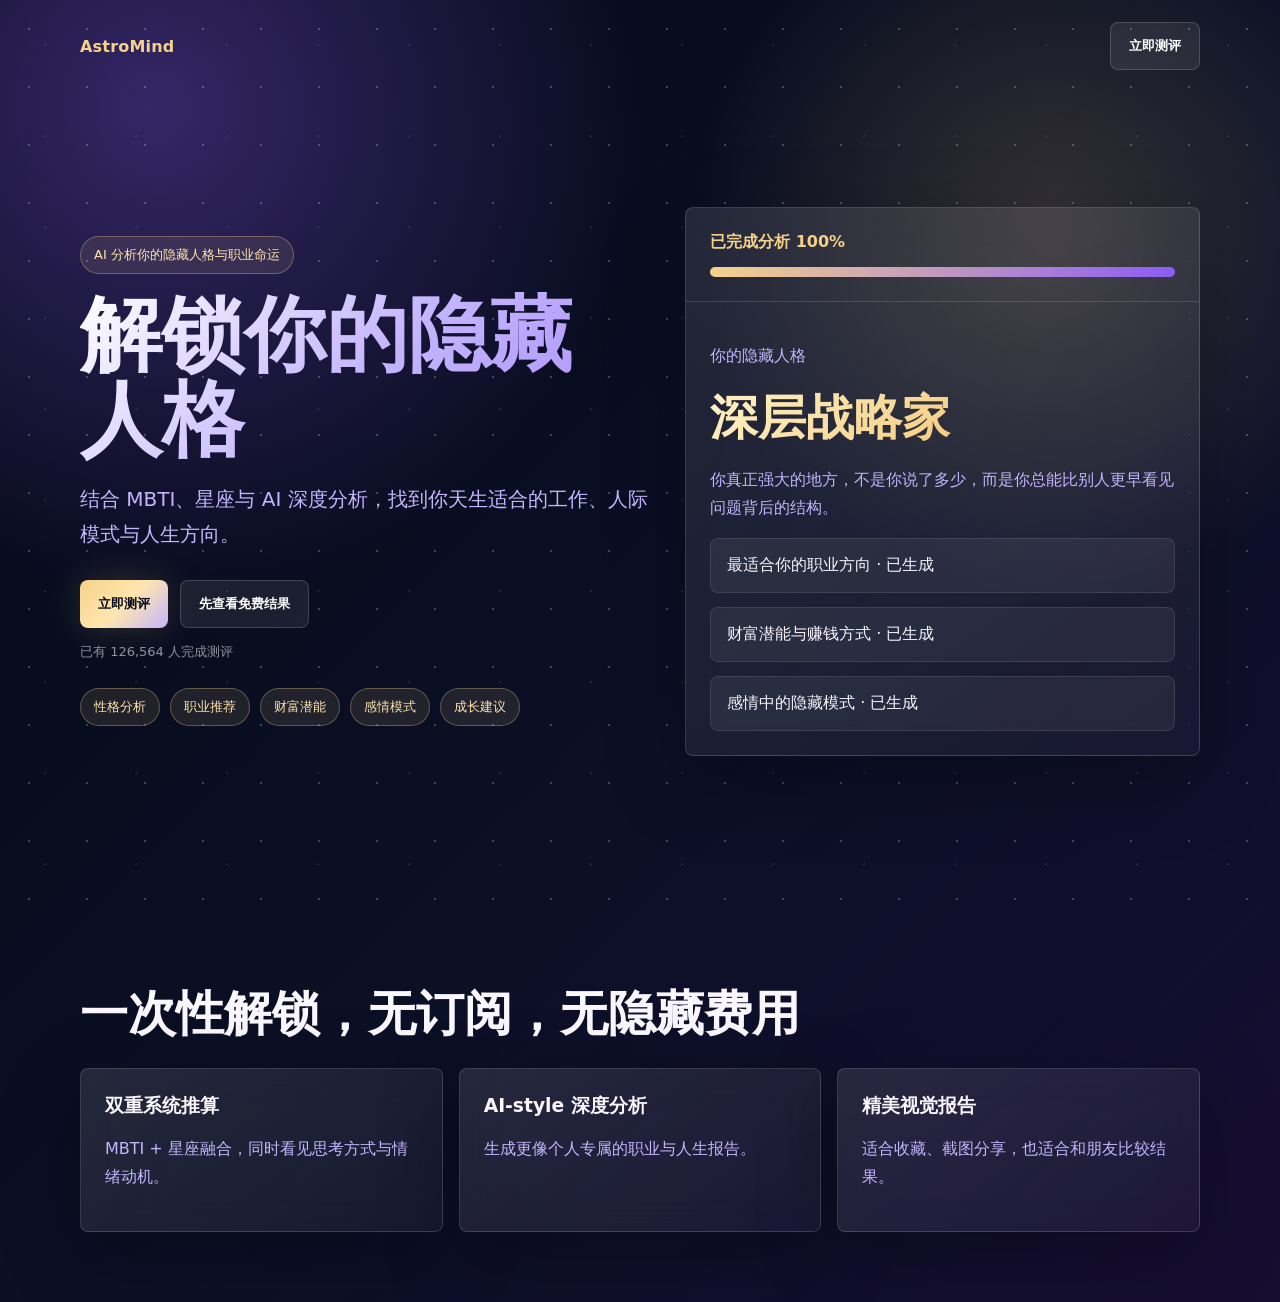
==== index.html @ 4a082926 "Add files via upload" ====
<!doctype html>
<html lang="zh-Hans">
<head>
  <meta charset="utf-8" />
  <meta name="viewport" content="width=device-width, initial-scale=1" />
  <title>AstroMind 测试版</title>
  <style>
    :root {
      --bg: #050816;
      --panel: rgba(255,255,255,.08);
      --line: rgba(255,255,255,.14);
      --text: #fbf7ff;
      --muted: #c4b5fd;
      --gold: #f5d28a;
      --purple: #8b5cf6;
    }
    * { box-sizing: border-box; }
    body {
      margin: 0;
      min-height: 100vh;
      color: var(--text);
      font-family: Inter, system-ui, -apple-system, "Segoe UI", sans-serif;
      background:
        radial-gradient(circle at 12% 8%, rgba(139,92,246,.35), transparent 30%),
        radial-gradient(circle at 82% 18%, rgba(245,210,138,.18), transparent 24%),
        linear-gradient(135deg, #050816, #0b1026 55%, #160d32);
      overflow-x: hidden;
    }
    body:before {
      content: "";
      position: fixed;
      inset: 0;
      pointer-events: none;
      background-image:
        radial-gradient(circle, rgba(255,255,255,.82) 1px, transparent 1px),
        radial-gradient(circle, rgba(245,210,138,.55) 1px, transparent 1px);
      background-size: 58px 58px, 91px 91px;
      opacity: .28;
    }
    .wrap { width: min(1120px, calc(100% - 32px)); margin: 0 auto; position: relative; z-index: 1; }
    .nav { display: flex; justify-content: space-between; align-items: center; padding: 22px 0; }
    .brand { color: var(--gold); font-weight: 800; letter-spacing: .2px; }
    .hero { min-height: calc(100vh - 80px); display: grid; grid-template-columns: 1.05fr .95fr; gap: 36px; align-items: center; padding: 28px 0 70px; }
    h1 { margin: 0; font-size: clamp(42px, 7vw, 82px); line-height: 1.04; letter-spacing: 0; }
    h2 { margin: 0; font-size: clamp(28px, 4vw, 48px); letter-spacing: 0; }
    h3 { margin: 0; }
    p { line-height: 1.75; }
    .lav { background: linear-gradient(135deg, white, #c4b5fd 50%, #a78bfa); -webkit-background-clip: text; color: transparent; }
    .gold { background: linear-gradient(135deg, #fff2c7, #f5d28a, #c99b42); -webkit-background-clip: text; color: transparent; }
    .muted { color: var(--muted); }
    .pill, .badge {
      display: inline-flex; gap: 8px; align-items: center;
      border: 1px solid rgba(245,210,138,.32);
      background: rgba(245,210,138,.1);
      color: #ffe6ae;
      border-radius: 999px;
      padding: 9px 13px;
      font-size: 13px;
    }
    .pills { display: flex; flex-wrap: wrap; gap: 10px; margin-top: 24px; }
    .card {
      border: 1px solid var(--line);
      background: linear-gradient(145deg, rgba(255,255,255,.11), rgba(255,255,255,.04));
      box-shadow: 0 24px 80px rgba(0,0,0,.3);
      backdrop-filter: blur(18px);
      border-radius: 8px;
      padding: 24px;
    }
    .btn {
      appearance: none;
      border: 0;
      border-radius: 8px;
      min-height: 48px;
      padding: 13px 18px;
      color: #050816;
      background: linear-gradient(135deg, #f5d28a, #ffe6ae, #c4b5fd);
      font-weight: 800;
      cursor: pointer;
      box-shadow: 0 0 36px rgba(245,210,138,.18);
    }
    .btn.secondary {
      color: white;
      border: 1px solid rgba(255,255,255,.16);
      background: rgba(255,255,255,.08);
      box-shadow: none;
    }
    .btn:disabled { opacity: .45; cursor: not-allowed; }
    .actions { display: flex; flex-wrap: wrap; gap: 12px; margin-top: 28px; }
    .preview { padding: 0; overflow: hidden; }
    .preview-head { padding: 24px; border-bottom: 1px solid var(--line); }
    .bar { height: 10px; background: rgba(255,255,255,.1); border-radius: 999px; overflow: hidden; }
    .bar span { display: block; height: 100%; width: 100%; background: linear-gradient(90deg, var(--gold), var(--purple)); }
    .locked { margin-top: 14px; padding: 16px; background: rgba(255,255,255,.06); border: 1px solid rgba(255,255,255,.1); border-radius: 8px; filter: blur(.2px); }
    .section { padding: 70px 0; }
    .grid { display: grid; gap: 16px; }
    .grid-3 { grid-template-columns: repeat(3, 1fr); }
    .grid-2 { grid-template-columns: repeat(2, 1fr); }
    .screen { min-height: 100vh; display: none; align-items: center; padding: 40px 0; }
    .screen.active { display: flex; }
    .test { width: min(760px, 100%); margin: 0 auto; }
    .progress { margin-bottom: 24px; }
    .progress-line { height: 8px; border-radius: 999px; background: rgba(255,255,255,.1); overflow: hidden; margin-top: 10px; }
    .progress-line span { display: block; height: 100%; background: linear-gradient(90deg, var(--gold), var(--purple)); transition: width .25s; }
    input, select {
      width: 100%;
      border: 1px solid rgba(255,255,255,.14);
      background: rgba(255,255,255,.08);
      color: white;
      border-radius: 8px;
      padding: 14px;
      outline: 0;
    }
    option { color: #111827; }
    .choices { display: grid; gap: 12px; margin-top: 18px; }
    .choice {
      text-align: left;
      border: 1px solid rgba(255,255,255,.12);
      background: rgba(255,255,255,.06);
      color: var(--muted);
      border-radius: 8px;
      padding: 15px;
      cursor: pointer;
    }
    .choice.selected { border-color: var(--gold); background: rgba(245,210,138,.14); color: white; }
    .likert { grid-template-columns: repeat(5, 1fr); }
    .orb {
      width: 210px; height: 210px; border-radius: 50%; margin: 0 auto 24px;
      background: radial-gradient(circle at 38% 30%, #f8e9b7, #8b5cf6 38%, #080a18 72%);
      box-shadow: 0 0 70px rgba(139,92,246,.45);
      animation: pulse 2.4s infinite ease-in-out;
    }
    @keyframes pulse { 50% { transform: scale(1.08); filter: brightness(1.2); } }
    .report-cover { border-color: rgba(245,210,138,.35); background: radial-gradient(circle at 16% 0%, rgba(245,210,138,.16), transparent 30%), rgba(255,255,255,.07); }
    .small { font-size: 13px; color: rgba(255,255,255,.55); }
    .hidden { display: none !important; }
    @media (max-width: 820px) {
      .hero, .grid-2, .grid-3 { grid-template-columns: 1fr; }
      .likert { grid-template-columns: 1fr; }
    }
  </style>
</head>
<body>
  <div id="landing">
    <div class="wrap">
      <div class="nav"><div class="brand">AstroMind</div><button class="btn secondary" onclick="startTest()">立即测评</button></div>
      <section class="hero">
        <div>
          <div class="pill">AI 分析你的隐藏人格与职业命运</div>
          <h1 class="lav" style="margin-top:18px">解锁你的隐藏人格</h1>
          <p class="muted" style="font-size:20px">结合 MBTI、星座与 AI 深度分析，找到你天生适合的工作、人际模式与人生方向。</p>
          <div class="actions"><button class="btn" onclick="startTest()">立即测评</button><button class="btn secondary" onclick="document.getElementById('sample').scrollIntoView()">先查看免费结果</button></div>
          <p class="small">已有 126,564 人完成测评</p>
          <div class="pills"><span class="badge">性格分析</span><span class="badge">职业推荐</span><span class="badge">财富潜能</span><span class="badge">感情模式</span><span class="badge">成长建议</span></div>
        </div>
        <div class="card preview">
          <div class="preview-head"><b style="color:var(--gold)">已完成分析 100%</b><div class="bar" style="margin-top:14px"><span></span></div></div>
          <div style="padding:24px">
            <p class="muted">你的隐藏人格</p><h2 class="gold">深层战略家</h2>
            <p class="muted">你真正强大的地方，不是你说了多少，而是你总能比别人更早看见问题背后的结构。</p>
            <div class="locked">最适合你的职业方向 · 已生成</div>
            <div class="locked">财富潜能与赚钱方式 · 已生成</div>
            <div class="locked">感情中的隐藏模式 · 已生成</div>
          </div>
        </div>
      </section>
      <section class="section" id="sample">
        <h2>一次性解锁，无订阅，无隐藏费用</h2>
        <div class="grid grid-3" style="margin-top:22px">
          <div class="card"><h3>双重系统推算</h3><p class="muted">MBTI + 星座融合，同时看见思考方式与情绪动机。</p></div>
          <div class="card"><h3>AI-style 深度分析</h3><p class="muted">生成更像个人专属的职业与人生报告。</p></div>
          <div class="card"><h3>精美视觉报告</h3><p class="muted">适合收藏、截图分享，也适合和朋友比较结果。</p></div>
        </div>
      </section>
    </div>
  </div>

  <div id="app" class="screen">
    <div class="wrap">
      <div class="test">
        <div class="progress"><div class="brand">AstroMind 测试版</div><div class="progress-line"><span id="progress"></span></div></div>
        <div class="card" id="stepCard"></div>
        <div class="actions"><button class="btn secondary" onclick="backStep()">上一步</button><button class="btn" id="nextBtn" onclick="nextStep()">下一步</button></div>
      </div>
    </div>
  </div>

  <div id="analyzing" class="screen">
    <div class="wrap">
      <div class="test card" style="text-align:center">
        <div class="orb"></div><p style="color:var(--gold);font-weight:800">AI-style analysis running</p>
        <h2 class="lav">正在解析你的隐藏人格</h2>
        <p class="muted">系统正在结合你的 MBTI 倾向、星座动机层、职业焦虑和人生阶段，生成报告。</p>
      </div>
    </div>
  </div>

  <div id="result" class="hidden">
    <div class="wrap section">
      <div class="card report-cover">
        <p style="color:var(--gold);font-weight:800">你的隐藏人格是</p>
        <h1 class="lav" id="archetype">深层战略家</h1>
        <p class="muted" id="summary"></p>
        <div class="pills" id="keywords"></div>
      </div>
      <div class="grid grid-3" style="margin-top:18px">
        <div class="card"><p style="color:var(--gold)">你的核心性格</p><h3 id="coreTitle"></h3><p class="muted" id="coreText"></p></div>
        <div class="card"><p style="color:var(--gold)">你的工作节奏</p><h3>先理解，再出手</h3><p class="muted">你适合先有独处思考，再进行关键沟通，最后把方向整理成可执行任务。</p></div>
        <div class="card"><p style="color:var(--gold)">你的隐藏优势</p><h3>判断力</h3><p class="muted">你不是单纯追随大众意见的人，很多选择会先经过自己的内在筛选。</p></div>
      </div>
      <div class="card" style="margin-top:18px;text-align:center">
        <h2>完整报告已生成</h2><p class="muted">测试版已跳过 payment，可直接查看完整 Premium 报告。</p>
        <button class="btn" onclick="showFull()">跳过付款，查看完整报告</button>
      </div>
    </div>
  </div>

  <div id="full" class="hidden">
    <div class="wrap section">
      <div class="card report-cover">
        <p style="color:var(--gold);font-weight:800">Premium Cosmic Report</p>
        <h1 class="lav" id="fullTitle"></h1>
        <p class="muted" id="fullMeta"></p>
      </div>
      <div class="grid grid-2" style="margin-top:18px">
        <div class="card"><h2>核心人格分析</h2><p class="muted" id="fullPersonality"></p></div>
        <div class="card"><h2>财富倾向</h2><p class="muted">你不适合只靠短期冲动赚钱。你更适合长期布局、专业能力变现、内容资产或副业产品化。</p></div>
        <div class="card"><h2>推荐职业</h2><div id="careers" class="grid"></div></div>
        <div class="card"><h2>感情与社交</h2><p class="muted">你需要的不是完美对象，而是能让你安全表达真实想法的人。越重要的关系，越需要练习把需求说得更直接。</p></div>
        <div class="card"><h2>30 天成长计划</h2><p class="muted">Week 1 自我觉察 · Week 2 职业清晰 · Week 3 技能方向 · Week 4 行动计划。</p></div>
        <div class="card"><h2>分享结果卡</h2><p class="muted" id="shareLine"></p><button class="btn secondary" onclick="window.print()">下载 / 打印 PDF</button></div>
      </div>
      <p class="small">This report is for self-reflection, entertainment, and personal growth reference only. It is not medical, psychological, or professional career advice.</p>
    </div>
  </div>

  <script>
    const state = { step: 0, nickname: "", age: "", status: "", concern: "", mbti: "", zodiac: "", answers: {} };
    const questions = [
      { type: "input", key: "nickname", title: "你希望报告怎样称呼你？", placeholder: "例如：Jia, 小林, Moon" },
      { type: "choice", key: "age", title: "你的年龄范围是？", choices: ["18-21", "22-25", "26-30", "31-35", "36+"] },
      { type: "choice", key: "status", title: "你现在处在人生哪个阶段？", choices: ["学生", "刚毕业", "上班族", "创业者 / 老板", "想转换跑道", "还不确定"] },
      { type: "choice", key: "concern", title: "你现在最想解决的问题是？", choices: ["不知道什么工作适合我", "觉得现在卡住了", "想提高收入", "想开始创业", "想要更好的生活平衡", "想更了解自己"] },
      { type: "input", key: "mbti", title: "如果你知道 MBTI，可以直接输入。", placeholder: "例如 INTJ，不知道可留空" },
      { type: "choice", key: "zodiac", title: "选择你的星座。", choices: ["白羊座", "金牛座", "双子座", "巨蟹座", "狮子座", "处女座", "天秤座", "天蝎座", "射手座", "摩羯座", "水瓶座", "双鱼座"] },
      { type: "likert", key: "q1", title: "我更喜欢一个人安静思考，而不是马上和别人讨论。" },
      { type: "likert", key: "q2", title: "我常常会思考未来的可能性和隐藏意义。" },
      { type: "likert", key: "q3", title: "我做决定时更重视逻辑，而不是别人的感受。" },
      { type: "likert", key: "q4", title: "我喜欢提前计划，而不是临时发挥。" }
    ];
    const zodiacTraits = {
      "天蝎座": ["深度", "策略", "忠诚"], "摩羯座": ["长期主义", "责任感", "成就"], "双子座": ["好奇", "表达", "学习快"],
      "双鱼座": ["共情", "想象", "灵感"], "巨蟹座": ["保护欲", "感受力", "记忆深"], "水瓶座": ["独立", "创新", "系统"]
    };
    const archetypes = { "INTJ-天蝎座": "深层战略家", "ENFP-双子座": "灵感发动机", "INFJ-双鱼座": "灵魂观察者", "ENTJ-摩羯座": "长期掌控者", "ISFJ-巨蟹座": "温柔守护者" };
    function startTest(){ document.getElementById("landing").classList.add("hidden"); document.getElementById("app").classList.add("active"); renderStep(); }
    function renderStep(){
      const q = questions[state.step]; document.getElementById("progress").style.width = ((state.step + 1) / questions.length * 100) + "%";
      let html = `<h2>${q.title}</h2>`;
      if(q.type === "input") html += `<div style="margin-top:18px"><input id="field" placeholder="${q.placeholder}" value="${state[q.key] || ""}" oninput="state['${q.key}']=this.value"></div>`;
      if(q.type === "choice") html += `<div class="choices">${q.choices.map(c => `<button class="choice ${state[q.key]===c?'selected':''}" onclick="state['${q.key}']='${c}';renderStep()">${c}</button>`).join("")}</div>`;
      if(q.type === "likert") html += `<div class="choices likert">${[1,2,3,4,5].map(n => `<button class="choice ${state.answers[q.key]===n?'selected':''}" onclick="state.answers['${q.key}']=${n};renderStep()"><b>${n}</b><br>${["非常不同意","不同意","普通","同意","非常同意"][n-1]}</button>`).join("")}</div>`;
      document.getElementById("stepCard").innerHTML = html;
      document.getElementById("nextBtn").textContent = state.step === questions.length - 1 ? "生成我的报告" : "下一步";
    }
    function backStep(){ if(state.step>0){ state.step--; renderStep(); } }
    function nextStep(){ if(state.step < questions.length - 1){ state.step++; renderStep(); } else analyze(); }
    function deriveMbti(){
      if(state.mbti && state.mbti.trim().length >= 4) return state.mbti.trim().toUpperCase().slice(0,4);
      const a = state.answers; return `${(a.q1||3)>=4?'I':'E'}${(a.q2||3)>=4?'N':'S'}${(a.q3||3)>=4?'T':'F'}${(a.q4||3)>=4?'J':'P'}`;
    }
    function analyze(){ document.getElementById("app").classList.remove("active"); document.getElementById("analyzing").classList.add("active"); setTimeout(showResult, 1800); }
    function report(){
      const mbti = deriveMbti(); const z = state.zodiac || "天蝎座"; const traits = zodiacTraits[z] || ["洞察", "成长", "判断"];
      const title = archetypes[`${mbti}-${z}`] || traits[0] + "型" + (mbti.includes("N") ? "洞察者" : "执行者");
      return { mbti, z, traits, title };
    }
    function showResult(){
      const r = report();
      document.getElementById("analyzing").classList.remove("active"); document.getElementById("result").classList.remove("hidden");
      document.getElementById("archetype").textContent = r.title;
      document.getElementById("summary").textContent = `${state.nickname || "你"}，你不是没有方向，你只是无法接受一个没有意义的未来。你适合的不是重复型工作，而是能让你掌控节奏和发挥判断力的环境。`;
      document.getElementById("keywords").innerHTML = [r.mbti, r.z, ...r.traits].map(x => `<span class="badge">${x}</span>`).join("");
      document.getElementById("coreTitle").textContent = r.traits[0];
      document.getElementById("coreText").textContent = "你会先观察、理解、判断，再真正行动。你不喜欢被无意义的规则限制，也很难接受没有成长空间的工作。";
      window.scrollTo(0,0);
    }
    function showFull(){
      const r = report();
      document.getElementById("result").classList.add("hidden"); document.getElementById("full").classList.remove("hidden");
      document.getElementById("fullTitle").textContent = r.title;
      document.getElementById("fullMeta").textContent = `${state.nickname || "匿名用户"} · ${r.mbti} + ${r.z} · Premium 测试报告`;
      document.getElementById("fullPersonality").textContent = "你习惯先看结构，再判断行动。压力越大，你越想把混乱整理成系统，但也容易把所有事情都扛在自己脑中。别人可能误会你冷淡，其实你只是不会轻易把真实判断交给不够安全的环境。";
      const careers = ["Product manager", "Brand strategist", "UX researcher", "Data analyst", "Entrepreneur", "Consultant", "Content strategist", "Business analyst"];
      document.getElementById("careers").innerHTML = careers.map((c,i)=>`<div class="locked" style="filter:none"><b>${c}</b><br><span class="muted">匹配度 ${96-i*3}% · 适合把洞察转化成可执行结果。</span></div>`).join("");
      document.getElementById("shareLine").textContent = `我的隐藏人格是：${r.title} · ${r.mbti} · ${r.z}`;
      window.scrollTo(0,0);
    }
  </script>
</body>
</html>
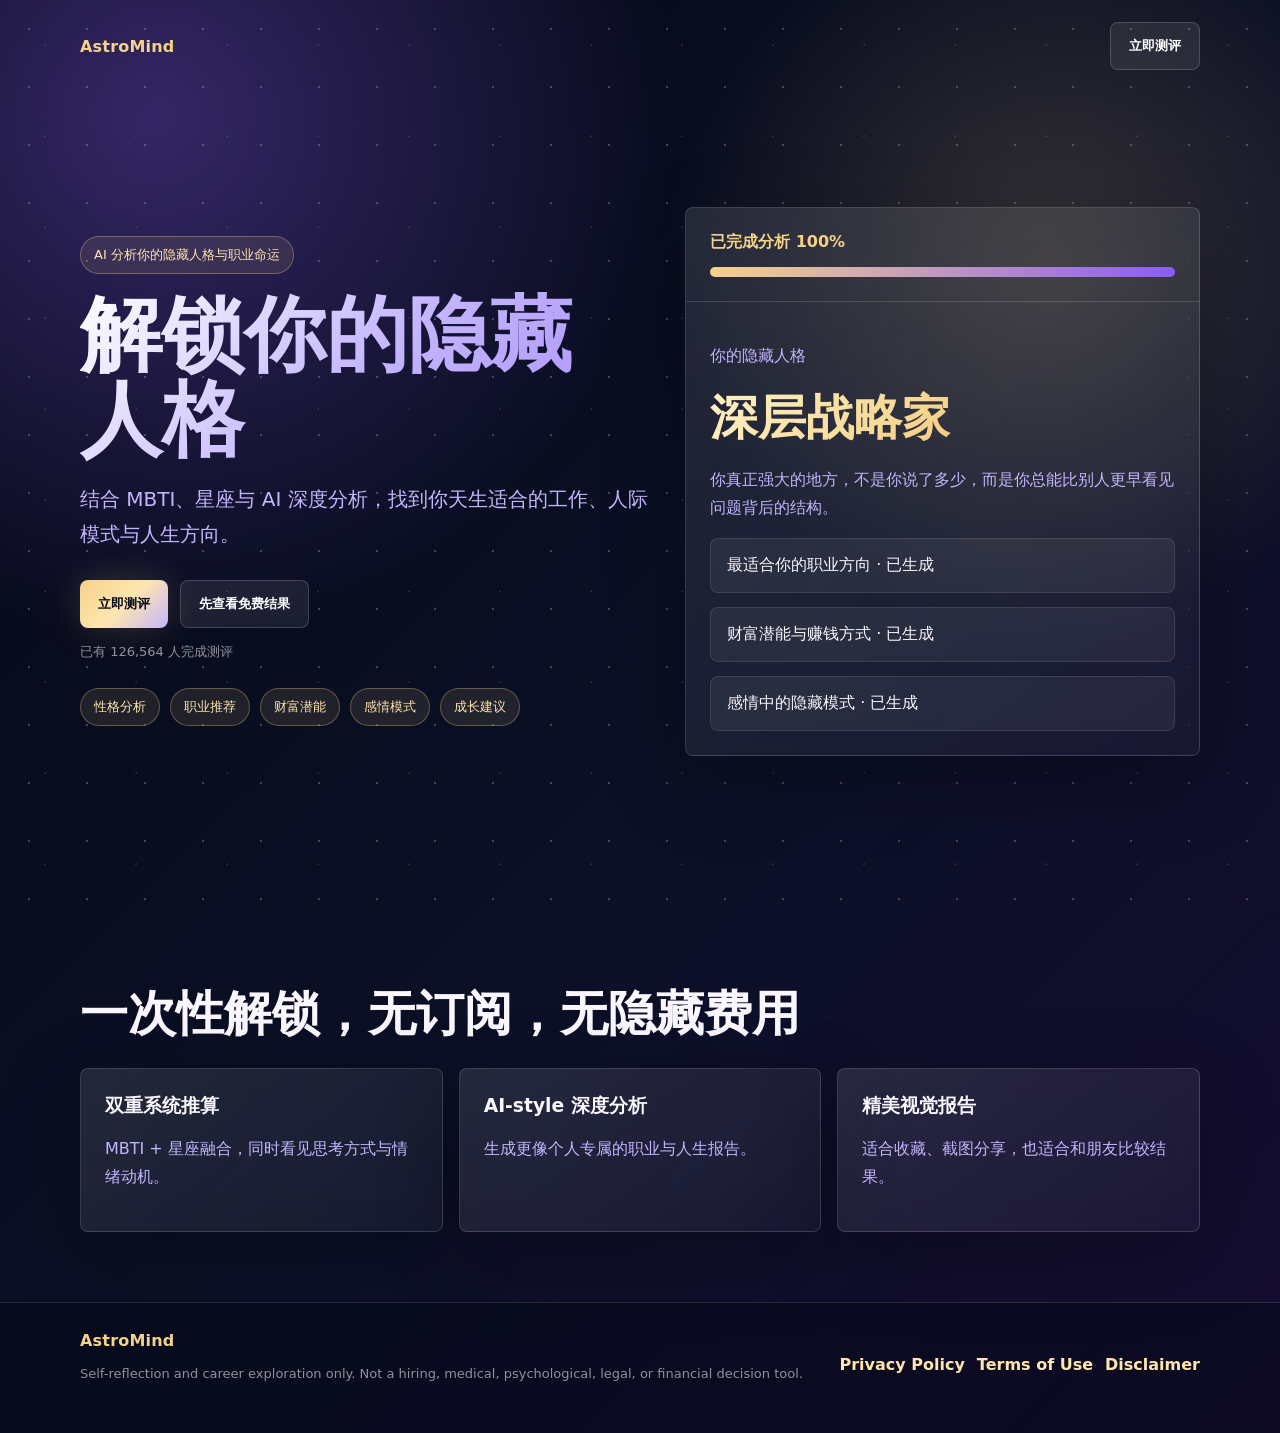
==== commit dd266b06: "Add files via upload" ====
--- a/index.html
+++ b/index.html
@@ -133,9 +133,143 @@
     .report-cover { border-color: rgba(245,210,138,.35); background: radial-gradient(circle at 16% 0%, rgba(245,210,138,.16), transparent 30%), rgba(255,255,255,.07); }
     .small { font-size: 13px; color: rgba(255,255,255,.55); }
     .hidden { display: none !important; }
+    .career-card, .relationship-card {
+      margin-top: 14px;
+      padding: 16px;
+      border: 1px solid rgba(255,255,255,.11);
+      border-radius: 8px;
+      background: rgba(255,255,255,.055);
+    }
+    .career-top { display: flex; justify-content: space-between; gap: 14px; align-items: flex-start; }
+    .match {
+      flex: 0 0 auto;
+      color: #050816;
+      background: linear-gradient(135deg, #f5d28a, #c4b5fd);
+      border-radius: 999px;
+      padding: 7px 10px;
+      font-size: 12px;
+      font-weight: 900;
+    }
+    .career-card ul, .relationship-card ul {
+      margin: 12px 0 0;
+      padding-left: 18px;
+      color: var(--muted);
+      line-height: 1.7;
+    }
+    .signal-grid {
+      display: grid;
+      grid-template-columns: repeat(2, 1fr);
+      gap: 12px;
+      margin-top: 14px;
+    }
+    .signal {
+      border: 1px solid rgba(245,210,138,.18);
+      border-radius: 8px;
+      padding: 13px;
+      background: rgba(245,210,138,.07);
+    }
+    .signal b { color: #ffe6ae; }
+    .payment-note {
+      margin-top: 18px;
+      padding: 16px;
+      border: 1px solid rgba(255,255,255,.11);
+      border-radius: 8px;
+      background: rgba(255,255,255,.055);
+      text-align: left;
+    }
+    .payment-methods {
+      display: flex;
+      flex-wrap: wrap;
+      gap: 8px;
+      margin-top: 10px;
+    }
+    .method {
+      border: 1px solid rgba(255,255,255,.13);
+      border-radius: 999px;
+      padding: 7px 10px;
+      color: #ffe6ae;
+      background: rgba(245,210,138,.08);
+      font-size: 12px;
+      font-weight: 800;
+    }
+    .legal-footer {
+      position: relative;
+      z-index: 1;
+      border-top: 1px solid rgba(255,255,255,.12);
+      padding: 28px 0 34px;
+      background: rgba(5,8,22,.48);
+    }
+    .legal-inner {
+      display: flex;
+      flex-wrap: wrap;
+      gap: 14px 22px;
+      align-items: center;
+      justify-content: space-between;
+    }
+    .legal-links {
+      display: flex;
+      flex-wrap: wrap;
+      gap: 12px;
+    }
+    .legal-links button {
+      border: 0;
+      padding: 0;
+      color: #ffe6ae;
+      background: transparent;
+      cursor: pointer;
+      font: inherit;
+      font-weight: 800;
+    }
+    .legal-modal {
+      position: fixed;
+      inset: 0;
+      z-index: 20;
+      display: grid;
+      place-items: center;
+      padding: 20px;
+      background: rgba(0,0,0,.68);
+    }
+    .legal-panel {
+      position: relative;
+      width: min(780px, 100%);
+      max-height: min(86vh, 760px);
+      overflow: auto;
+      border: 1px solid rgba(255,255,255,.16);
+      border-radius: 8px;
+      padding: 28px;
+      background: #090d22;
+      box-shadow: 0 28px 90px rgba(0,0,0,.45);
+    }
+    .legal-panel h2 { font-size: clamp(26px, 4vw, 40px); }
+    .legal-panel h3 { margin-top: 22px; color: #ffe6ae; }
+    .legal-panel ul { padding-left: 20px; color: var(--muted); line-height: 1.75; }
+    .legal-panel blockquote {
+      margin: 18px 0;
+      padding: 14px 18px;
+      border-left: 4px solid var(--gold);
+      background: rgba(245,210,138,.08);
+      color: white;
+      line-height: 1.7;
+    }
+    .legal-close {
+      position: absolute;
+      top: 14px;
+      right: 14px;
+      width: 38px;
+      height: 38px;
+      border: 1px solid rgba(255,255,255,.14);
+      border-radius: 8px;
+      color: white;
+      background: rgba(255,255,255,.08);
+      cursor: pointer;
+      font-size: 24px;
+      line-height: 1;
+    }
     @media (max-width: 820px) {
-      .hero, .grid-2, .grid-3 { grid-template-columns: 1fr; }
+      .hero, .grid-2, .grid-3, .signal-grid { grid-template-columns: 1fr; }
       .likert { grid-template-columns: 1fr; }
+      .career-top { display: block; }
+      .match { display: inline-block; margin-top: 10px; }
     }
   </style>
 </head>
@@ -204,12 +338,23 @@
       </div>
       <div class="grid grid-3" style="margin-top:18px">
         <div class="card"><p style="color:var(--gold)">你的核心性格</p><h3 id="coreTitle"></h3><p class="muted" id="coreText"></p></div>
-        <div class="card"><p style="color:var(--gold)">你的工作节奏</p><h3>先理解，再出手</h3><p class="muted">你适合先有独处思考，再进行关键沟通，最后把方向整理成可执行任务。</p></div>
-        <div class="card"><p style="color:var(--gold)">你的隐藏优势</p><h3>判断力</h3><p class="muted">你不是单纯追随大众意见的人，很多选择会先经过自己的内在筛选。</p></div>
+        <div class="card"><p style="color:var(--gold)">你的工作节奏</p><h3 id="paceTitle">先理解，再出手</h3><p class="muted" id="paceText"></p></div>
+        <div class="card"><p style="color:var(--gold)">你的隐藏优势</p><h3 id="edgeTitle">判断力</h3><p class="muted" id="edgeText"></p></div>
       </div>
       <div class="card" style="margin-top:18px;text-align:center">
-        <h2>完整报告已生成</h2><p class="muted">测试版已跳过 payment，可直接查看完整 Premium 报告。</p>
-        <button class="btn" onclick="showFull()">跳过付款，查看完整报告</button>
+        <h2>完整报告已生成</h2><p class="muted">付费后即可解锁 Premium 完整报告，包括职业匹配、感情社交、财富倾向与 30 天成长计划。</p>
+        <button class="btn" id="paymentBtn" onclick="startPayment()">付费解锁完整报告</button>
+        <div class="payment-note">
+          <b style="color:var(--gold)">Malaysia payment friendly</b>
+          <div class="payment-methods">
+            <span class="method">FPX</span>
+            <span class="method">DuitNow QR</span>
+            <span class="method">TNG eWallet</span>
+            <span class="method">GrabPay</span>
+            <span class="method">Bank Card</span>
+          </div>
+          <p class="small">可用付款方式以你的付款页面实际显示为准。付款成功后，系统会带你回到完整报告页面。</p>
+        </div>
       </div>
     </div>
   </div>
@@ -222,41 +367,216 @@
         <p class="muted" id="fullMeta"></p>
       </div>
       <div class="grid grid-2" style="margin-top:18px">
-        <div class="card"><h2>核心人格分析</h2><p class="muted" id="fullPersonality"></p></div>
-        <div class="card"><h2>财富倾向</h2><p class="muted">你不适合只靠短期冲动赚钱。你更适合长期布局、专业能力变现、内容资产或副业产品化。</p></div>
-        <div class="card"><h2>推荐职业</h2><div id="careers" class="grid"></div></div>
-        <div class="card"><h2>感情与社交</h2><p class="muted">你需要的不是完美对象，而是能让你安全表达真实想法的人。越重要的关系，越需要练习把需求说得更直接。</p></div>
-        <div class="card"><h2>30 天成长计划</h2><p class="muted">Week 1 自我觉察 · Week 2 职业清晰 · Week 3 技能方向 · Week 4 行动计划。</p></div>
+        <div class="card"><h2>核心人格分析</h2><p class="muted" id="fullPersonality"></p><div id="axisSignals" class="signal-grid"></div></div>
+        <div class="card"><h2>财富倾向</h2><p class="muted" id="wealthText">你不适合只靠短期冲动赚钱。你更适合长期布局、专业能力变现、内容资产或副业产品化。</p></div>
+        <div class="card"><h2>推荐职业</h2><p class="muted" id="careerIntro"></p><div id="careers" class="grid"></div></div>
+        <div class="card"><h2>感情与社交</h2><div id="relationship"></div></div>
+        <div class="card"><h2>30 天成长计划</h2><p class="muted" id="growthPlan">Week 1 自我觉察 · Week 2 职业清晰 · Week 3 技能方向 · Week 4 行动计划。</p></div>
         <div class="card"><h2>分享结果卡</h2><p class="muted" id="shareLine"></p><button class="btn secondary" onclick="window.print()">下载 / 打印 PDF</button></div>
       </div>
-      <p class="small">This report is for self-reflection, entertainment, and personal growth reference only. It is not medical, psychological, or professional career advice.</p>
+      <p class="small">This report is for self-reflection and career exploration only. It should not be used as the sole basis for hiring, medical, psychological, legal, or financial decisions.</p>
+    </div>
+  </div>
+
+  <footer class="legal-footer">
+    <div class="wrap legal-inner">
+      <div>
+        <div class="brand">AstroMind</div>
+        <p class="small">Self-reflection and career exploration only. Not a hiring, medical, psychological, legal, or financial decision tool.</p>
+      </div>
+      <div class="legal-links">
+        <button type="button" onclick="openLegal('privacy')">Privacy Policy</button>
+        <button type="button" onclick="openLegal('terms')">Terms of Use</button>
+        <button type="button" onclick="openLegal('disclaimer')">Disclaimer</button>
+      </div>
+    </div>
+  </footer>
+
+  <div id="legalModal" class="legal-modal hidden" role="dialog" aria-modal="true" aria-labelledby="legalTitle">
+    <div class="legal-panel">
+      <button class="legal-close" type="button" onclick="closeLegal()" aria-label="Close">×</button>
+      <h2 class="lav" id="legalTitle"></h2>
+      <div id="legalBody"></div>
     </div>
   </div>
 
   <script>
-    const state = { step: 0, nickname: "", age: "", status: "", concern: "", mbti: "", zodiac: "", answers: {} };
+    const state = { step: 0, nickname: "", email: "", age: "", status: "", concern: "", mbti: "", zodiac: "", answers: {} };
+    const PAYMENT_CONFIG = {
+      priceLabel: "RM 2.99",
+      paymentLink: "PASTE_YOUR_PAYMENT_LINK_HERE",
+      successParam: "paid"
+    };
+    const PENDING_REPORT_KEY = "astromind_pending_report";
     const questions = [
       { type: "input", key: "nickname", title: "你希望报告怎样称呼你？", placeholder: "例如：Jia, 小林, Moon" },
+      { type: "input", key: "email", title: "留下 Gmail / Email，方便之后保存或发送报告。", placeholder: "例如：yourname@gmail.com，可先留空" },
       { type: "choice", key: "age", title: "你的年龄范围是？", choices: ["18-21", "22-25", "26-30", "31-35", "36+"] },
       { type: "choice", key: "status", title: "你现在处在人生哪个阶段？", choices: ["学生", "刚毕业", "上班族", "创业者 / 老板", "想转换跑道", "还不确定"] },
       { type: "choice", key: "concern", title: "你现在最想解决的问题是？", choices: ["不知道什么工作适合我", "觉得现在卡住了", "想提高收入", "想开始创业", "想要更好的生活平衡", "想更了解自己"] },
-      { type: "input", key: "mbti", title: "如果你知道 MBTI，可以直接输入。", placeholder: "例如 INTJ，不知道可留空" },
+      { type: "input", key: "mbti", title: "如果你已经知道 MBTI，可以直接输入。", placeholder: "例如 INTJ；不知道就留空，下一段会帮你测" },
       { type: "choice", key: "zodiac", title: "选择你的星座。", choices: ["白羊座", "金牛座", "双子座", "巨蟹座", "狮子座", "处女座", "天秤座", "天蝎座", "射手座", "摩羯座", "水瓶座", "双鱼座"] },
-      { type: "likert", key: "q1", title: "我更喜欢一个人安静思考，而不是马上和别人讨论。" },
-      { type: "likert", key: "q2", title: "我常常会思考未来的可能性和隐藏意义。" },
-      { type: "likert", key: "q3", title: "我做决定时更重视逻辑，而不是别人的感受。" },
-      { type: "likert", key: "q4", title: "我喜欢提前计划，而不是临时发挥。" }
+      { type: "likert", key: "ei1", side: "E", title: "我在社交之后通常会感到更有能量。" },
+      { type: "likert", key: "ei2", side: "I", title: "我更喜欢一个人安静思考，而不是马上和别人讨论。" },
+      { type: "likert", key: "ei3", side: "E", title: "在陌生环境中，我通常会主动开始对话。" },
+      { type: "likert", key: "ei4", side: "I", title: "连续见很多人之后，我会需要独处恢复能量。" },
+      { type: "likert", key: "ei5", side: "E", title: "我常常在表达过程中整理自己的想法。" },
+      { type: "likert", key: "sn1", side: "S", title: "我更相信实际经验，而不是抽象想法。" },
+      { type: "likert", key: "sn2", side: "N", title: "我常常会思考未来的可能性和隐藏意义。" },
+      { type: "likert", key: "sn3", side: "S", title: "我做决定时会先看现实条件是否可行。" },
+      { type: "likert", key: "sn4", side: "N", title: "重复的工作很容易让我失去动力。" },
+      { type: "likert", key: "sn5", side: "N", title: "我喜欢从不同领域连接出新的想法。" },
+      { type: "likert", key: "tf1", side: "T", title: "我做决定时更重视逻辑，而不是别人的感受。" },
+      { type: "likert", key: "tf2", side: "F", title: "我很容易察觉别人情绪上的变化。" },
+      { type: "likert", key: "tf3", side: "F", title: "即使事实正确，如果表达方式伤人，我也会犹豫。" },
+      { type: "likert", key: "tf4", side: "T", title: "遇到问题时，我会先找根本原因，而不是先安抚情绪。" },
+      { type: "likert", key: "tf5", side: "F", title: "我在意一个选择是否符合自己的价值观。" },
+      { type: "likert", key: "jp1", side: "J", title: "我喜欢提前计划，而不是临时发挥。" },
+      { type: "likert", key: "jp2", side: "P", title: "我不喜欢被太多规则限制。" },
+      { type: "likert", key: "jp3", side: "J", title: "当事情没有明确安排时，我会感到不安。" },
+      { type: "likert", key: "jp4", side: "P", title: "如果有新的可能性出现，我愿意改变原本计划。" },
+      { type: "likert", key: "jp5", side: "J", title: "我完成任务时喜欢设定期限和优先级。" }
     ];
-    const zodiacTraits = {
-      "天蝎座": ["深度", "策略", "忠诚"], "摩羯座": ["长期主义", "责任感", "成就"], "双子座": ["好奇", "表达", "学习快"],
-      "双鱼座": ["共情", "想象", "灵感"], "巨蟹座": ["保护欲", "感受力", "记忆深"], "水瓶座": ["独立", "创新", "系统"]
+    const mbtiProfiles = {
+      INTJ: { role: "系统战略者", opener: "你真正强大的地方，是能比别人更早看见问题背后的结构。", core: "你习惯先观察结构、推演后果，再决定是否投入。你不怕难题，但很怕无意义的忙碌。", career: "策略、产品、数据、研究、创业、商业分析", risk: "低自主权、反复救火、没有长期目标的环境会消耗你。", love: "你慢热，不轻易交出信任；一旦认定，会希望关系稳定、深刻、有边界。" },
+      INTP: { role: "逻辑探索者", opener: "你不是没有行动力，你只是需要先理解一件事为什么值得做。", core: "你会自然拆解规则，寻找原理和模型。对你来说，真正吸引人的不是答案，而是答案如何被推导出来。", career: "研究、数据、产品分析、技术顾问、内容知识产品", risk: "太多会议、太少思考空间、只要求执行不允许质疑，会让你快速失焦。", love: "你需要精神交流和自由空间，不喜欢被情绪勒索或过度控制。" },
+      ENTJ: { role: "目标掌控者", opener: "你不是天生想控制别人，你只是很难忍受明明可以变好却没人推进。", core: "你擅长看见目标、资源和杠杆点，并把混乱的人事物推向结果。", career: "管理、创业、顾问、销售策略、运营、商业发展", risk: "节奏太慢、责任不清、只谈感受不谈结果的环境，会让你烦躁。", love: "你欣赏有目标、有能力的人；关系中需要练习把温柔表达出来，而不只是解决问题。" },
+      ENTP: { role: "破局创意家", opener: "你最有能量的时候，通常是在发现旧规则可以被重新设计的时候。", core: "你擅长找新角度、快速试错、用语言和观点打开局面。", career: "品牌策略、增长营销、创业、内容策略、销售、产品创新", risk: "重复流程、严格层级、不能实验的工作，会让你失去兴奋感。", love: "你需要好玩、有脑、有空间的关系；太沉闷或太黏会让你想逃。" },
+      INFJ: { role: "灵魂观察者", opener: "你总能感受到别人没说出口的东西，也因此更需要一个清醒的未来。", core: "你会把人的情绪、动机和未来走向连接起来，常常比别人更早看见隐含变化。", career: "UX 研究、内容策略、心理教育、人群发展、品牌叙事、顾问", risk: "价值观冲突、表面社交、长期违背意义感的工作，会慢慢耗尽你。", love: "你需要深度理解和情绪安全感，不适合长期停留在模糊暧昧里。" },
+      INFP: { role: "价值创造者", opener: "你不是太理想，你只是无法长期忍受一个空洞的人生脚本。", core: "你从价值观和真实感受出发，判断一件事是否值得投入。", career: "内容创作、品牌故事、设计、教育、社群、体验研究", risk: "只看 KPI、不尊重个人风格、长期压抑表达的环境，会让你失去自己。", love: "你浪漫、敏感、重视灵魂感，但需要练习把需求说清楚。" },
+      ENFJ: { role: "人群点亮者", opener: "你真正的影响力，是让别人相信自己也可以变得更好。", core: "你擅长看见人的潜能，也会自然承担连接、组织和鼓舞的角色。", career: "教育培训、HR、客户成功、社群、品牌、公共沟通、管理", risk: "你容易过度负责，把别人的成长当成自己的责任。", love: "你给得很多，也需要被认真回应；不要只做关系里的照顾者。" },
+      ENFP: { role: "灵感发动机", opener: "你不是没有定性，你只是需要一个值得你持续燃烧的方向。", core: "你很会看见可能性，也擅长把人、故事和机会连接起来。", career: "数字营销、内容策略、品牌、公关、活动、创业、销售策略", risk: "太单调、太封闭、没有成长感的工作，会让你很快熄火。", love: "你需要轻松、真诚和精神火花；关系里最怕被定义得太死。" },
+      ISTJ: { role: "稳定执行者", opener: "你的可靠不是无聊，而是一种能让事情真正落地的力量。", core: "你重视事实、流程和责任，擅长把目标稳定推进。", career: "运营、财务、数据、项目管理、合规、行政管理", risk: "方向不断变化、标准模糊、责任不清，会让你感到不安。", love: "你不一定甜言蜜语，但会用行动证明认真和稳定。" },
+      ISFJ: { role: "温柔守护者", opener: "你真正的能力，是在别人没注意到的地方把事情照顾好。", core: "你细腻、可靠、重视关系中的安全感，也很在意自己是否被需要。", career: "客户成功、HR、教育、医疗行政、运营、服务体验", risk: "长期被索取、没有感谢、边界不清，会让你积累委屈。", love: "你慢热但认真，适合稳定、有回应、有生活感的关系。" },
+      ESTJ: { role: "现实统筹者", opener: "你擅长把混乱变成秩序，也愿意为结果承担责任。", core: "你重视效率、规则、责任和可衡量成果，适合管理资源与流程。", career: "运营管理、销售管理、财务规划、项目管理、行政主管", risk: "太抽象、太松散、没有明确指标的环境，会让你觉得浪费时间。", love: "你表达爱常常是解决问题和承担责任，也需要留意沟通温度。" },
+      ESFJ: { role: "关系组织者", opener: "你不是只会照顾别人，你其实很懂如何让一个系统顺畅运作。", core: "你能读懂群体需求，也擅长建立信任、维护关系和推动合作。", career: "客户成功、HR、活动策划、教育、社群运营、销售服务", risk: "长期夹在冲突中、又不能表达自己，会让你很累。", love: "你需要稳定回应和明确承诺，不适合长期忽冷忽热。" },
+      ISTP: { role: "冷静解题者", opener: "你最强的时候，是直接面对问题并找到最省力的解决方法。", core: "你重视实际效果、现场判断和自由度，不喜欢过度解释。", career: "数据、技术、运营优化、产品分析、金融工具、实战型顾问", risk: "过多情绪会议、微管理、没有操作空间，会让你想抽离。", love: "你需要空间和信任，关系中不喜欢被逼着立刻表达所有情绪。" },
+      ISFP: { role: "感性实践者", opener: "你不是随便，你只是对真实和不真实非常敏感。", core: "你用体验、审美和价值感判断方向，适合把感受变成具体作品。", career: "设计、内容、品牌视觉、体验服务、社媒、创意执行", risk: "太僵硬、太功利、完全没有审美和自主空间，会削弱你。", love: "你温柔但有自己的界线，需要被尊重，而不是被安排。" },
+      ESTP: { role: "机会捕手", opener: "你擅长在别人还在犹豫时，先抓住现场的机会。", core: "你行动快、反应快、能在真实市场和人群中校准判断。", career: "销售、BD、活动、创业、市场增长、谈判、现场运营", risk: "长期坐办公室、反馈太慢、规则太多，会让你感到被困住。", love: "你喜欢直接、有活力的互动，但需要避免只追求刺激。" },
+      ESFP: { role: "魅力创造者", opener: "你能让体验变得有温度，也能让别人更愿意靠近。", core: "你擅长捕捉现场氛围、人的反应和真实体验，适合面向人群和内容。", career: "内容创作、活动、销售、品牌体验、客户关系、娱乐与服务", risk: "沉闷、重复、看不见人的工作，会让你很快失去热情。", love: "你需要热度、陪伴和真实回应，不适合太冷处理的关系。" }
     };
-    const archetypes = { "INTJ-天蝎座": "深层战略家", "ENFP-双子座": "灵感发动机", "INFJ-双鱼座": "灵魂观察者", "ENTJ-摩羯座": "长期掌控者", "ISFJ-巨蟹座": "温柔守护者" };
+    const zodiacProfiles = {
+      "白羊座": { traits: ["行动力", "直接", "开创"], emotion: "情绪来得快也恢复得快，最怕长期被压住节奏。", money: "容易为速度、体验和机会付费，适合练习延迟冲动。", growth: "行动前多做一次判断，会让你的冲劲更有威力。" },
+      "金牛座": { traits: ["稳定", "审美", "耐力"], emotion: "表面稳定，内心很在意安全感和价值交换。", money: "适合稳定累积，也愿意为高品质投资。", growth: "不要因为怕变化而错过升级机会。" },
+      "双子座": { traits: ["好奇", "表达", "学习快"], emotion: "你会用思考和表达消化情绪，但很容易被无聊感消耗。", money: "赚钱灵感多，也容易为新鲜事物花钱。", growth: "把灵感沉淀成作品或系统，价值会更高。" },
+      "巨蟹座": { traits: ["保护欲", "感受力", "记忆深"], emotion: "你对环境和关系变化敏感，需要被理解的安全感。", money: "常为家人、空间和安全感消费。", growth: "不要让旧情绪阻止你重新选择。" },
+      "狮子座": { traits: ["表现力", "领导感", "热情"], emotion: "你需要被看见和肯定，低落时却常装作没事。", money: "愿意为形象、体验和重要的人花钱。", growth: "不必一直证明自己，作品本身会说话。" },
+      "处女座": { traits: ["细节", "优化", "专业"], emotion: "你常把焦虑转化成整理、改进和解决问题。", money: "重视性价比和实用价值，适合预算规划。", growth: "接纳不完美，也可以先前进。" },
+      "天秤座": { traits: ["协调", "审美", "关系感"], emotion: "你对关系平衡敏感，容易为了和谐压下真实偏好。", money: "愿意为美感、社交和生活质感花钱。", growth: "练习更快做决定，不必每个人都满意。" },
+      "天蝎座": { traits: ["深度", "策略", "忠诚"], emotion: "你情绪记忆深，信任建立慢，但一旦投入就很坚定。", money: "适合长期布局、研究型投资和专业能力变现。", growth: "不要把所有不确定都解读成危险。" },
+      "射手座": { traits: ["自由", "探索", "乐观"], emotion: "你需要空间和远方感，被束缚时会快速失去热情。", money: "愿意为体验、学习和自由付费。", growth: "把远方的愿景拆成今天能做的一步。" },
+      "摩羯座": { traits: ["长期主义", "责任感", "成就"], emotion: "你习惯把情绪收起来，用结果和责任证明自己。", money: "重视资产、储蓄和长期回报。", growth: "不要对自己苛刻到忘记生活本身。" },
+      "水瓶座": { traits: ["独立", "创新", "系统"], emotion: "你常用理性观察情绪，需要空间处理内在复杂感受。", money: "愿意投资工具、学习和未来趋势。", growth: "让别人看见你的温度，而不只是观点。" },
+      "双鱼座": { traits: ["共情", "想象", "灵感"], emotion: "你容易吸收环境情绪，需要清楚边界保护自己。", money: "可能凭感觉消费，适合自动储蓄机制。", growth: "把梦想具体化，把边界说清楚。" }
+    };
+    const archetypes = { "INTJ-天蝎座": "深层战略家", "ENFP-双子座": "灵感发动机", "INFJ-双鱼座": "灵魂观察者", "ENTJ-摩羯座": "长期掌控者", "ISFJ-巨蟹座": "温柔守护者", "ENTP-水瓶座": "未来破局者", "ESTJ-摩羯座": "现实掌控者", "INFP-天秤座": "温柔造梦者", "ESFP-狮子座": "人群发光体" };
+    const careerCatalog = [
+      { name: "产品策略 / 用户增长", dimensions: ["N","T","J"], traits: ["系统","策略","创新","表达"], concerns: ["想提高收入","想开始创业","不知道什么工作适合我"], statuses: ["刚毕业","上班族","想转换跑道","创业者 / 老板"], summary: "把用户需求、商业目标和执行资源翻译成清晰路径。", output: "先做 1 个竞品拆解 + 1 个用户访谈总结 + 1 个增长实验方案。", drain: "如果岗位只剩催进度、写会议纪要，会浪费你的判断力。" },
+      { name: "数据分析 / 商业分析", dimensions: ["I","T","J","S"], traits: ["专业","细节","策略","长期主义"], concerns: ["想提高收入","不知道什么工作适合我","觉得现在卡住了"], statuses: ["学生","刚毕业","上班族","想转换跑道"], summary: "用数据看清问题，而不是只凭感觉做决定。", output: "先整理 3 个业务问题，用表格或可视化做成分析案例。", drain: "如果没有业务背景，只做机械报表，你会很快觉得无聊。" },
+      { name: "UX 研究 / 用户洞察", dimensions: ["I","N","F","J"], traits: ["感受力","深度","共情","优化"], concerns: ["想更了解自己","不知道什么工作适合我","想要更好的生活平衡"], statuses: ["学生","刚毕业","上班族","想转换跑道"], summary: "理解人为什么这样选择，再把隐性需求转成产品或服务改进。", output: "先做 5 个访谈，写出用户画像、痛点地图和改进建议。", drain: "如果团队不重视用户，只要求你产出漂亮文档，会消耗你的意义感。" },
+      { name: "品牌内容策略 / 小红书内容策划", dimensions: ["E","N","F","P"], traits: ["表达","审美","灵感","好奇"], concerns: ["想开始创业","想提高收入","想更了解自己"], statuses: ["学生","刚毕业","上班族","创业者 / 老板","想转换跑道"], summary: "把观点、审美和人群心理包装成能传播的内容。", output: "先连续发布 14 天同一主题内容，观察哪类标题和选题最有反馈。", drain: "如果只追热点、没有自己的主线，你会做得很累却不沉淀资产。" },
+      { name: "客户成功 / 社群运营", dimensions: ["E","F","J","S"], traits: ["关系感","保护欲","协调","热情"], concerns: ["想要更好的生活平衡","不知道什么工作适合我","觉得现在卡住了"], statuses: ["刚毕业","上班族","想转换跑道"], summary: "持续维护信任、推动用户成功，并让群体关系稳定运转。", output: "先设计一套用户跟进流程：欢迎、激活、复购、反馈。", drain: "长期处理情绪但没有边界，会让你把别人的问题背到自己身上。" },
+      { name: "项目运营 / 流程管理", dimensions: ["S","T","J"], traits: ["稳定","责任感","优化","耐力"], concerns: ["想提高收入","觉得现在卡住了","想要更好的生活平衡"], statuses: ["上班族","想转换跑道","创业者 / 老板"], summary: "把混乱任务拆成流程、排期、责任和复盘。", output: "先把一个重复任务做成 SOP，再用数字证明节省了多少时间。", drain: "如果上层一直改变方向，你会被不确定性拖累。" },
+      { name: "销售顾问 / BD 合作", dimensions: ["E","T","P","S"], traits: ["行动力","直接","表现力","自由"], concerns: ["想提高收入","想开始创业"], statuses: ["刚毕业","上班族","创业者 / 老板","想转换跑道"], summary: "在真实市场里快速判断机会、建立信任并推动成交。", output: "先练 20 次需求挖掘对话，记录客户真正愿意付费的原因。", drain: "如果产品本身不可靠，你会越来越不想替它说话。" },
+      { name: "知识产品 / 线上课程", dimensions: ["I","N","F","J"], traits: ["专业","共情","系统","长期主义"], concerns: ["想开始创业","想提高收入","想更了解自己"], statuses: ["上班族","创业者 / 老板","想转换跑道"], summary: "把你的经验、方法和洞察整理成可复制的学习路径。", output: "先做一个 7 天小课或 Notion 模板，验证是否有人愿意付费。", drain: "如果一直免费输出、不建立价格和边界，你会越来越耗。" },
+      { name: "视觉设计 / 品牌体验", dimensions: ["I","N","F","P"], traits: ["审美","想象","灵感","感受力"], concerns: ["想更了解自己","不知道什么工作适合我","想要更好的生活平衡"], statuses: ["学生","刚毕业","想转换跑道","上班族"], summary: "把抽象感受转成具体视觉，让产品或内容更有识别度。", output: "先做 3 套同主题视觉改版，展示你的审美判断和商业解释。", drain: "如果客户只给模糊反馈又不断改稿，会消耗你的创作热情。" },
+      { name: "自动化工具 / AI 工作流顾问", dimensions: ["I","T","N","J"], traits: ["系统","创新","专业","优化"], concerns: ["想提高收入","想开始创业","觉得现在卡住了"], statuses: ["上班族","创业者 / 老板","想转换跑道"], summary: "用工具、流程和 AI 把重复工作变成可复制系统。", output: "先替一个真实工作场景做自动化改造，记录前后效率差异。", drain: "如果客户只想要炫技、不愿意改变流程，项目会很难落地。" },
+      { name: "HR 发展 / 人才培训", dimensions: ["E","F","J","N"], traits: ["协调","共情","领导感","关系感"], concerns: ["想更了解自己","不知道什么工作适合我","想要更好的生活平衡"], statuses: ["刚毕业","上班族","想转换跑道"], summary: "帮助人和团队找到更顺的成长方式。", output: "先设计一个新人引导或沟通训练 mini workshop。", drain: "如果组织文化只讲表面和谐，不解决真实问题，你会很难受。" },
+      { name: "创业服务 / 个人品牌商业化", dimensions: ["E","N","T","P"], traits: ["开创","自由","表达","策略"], concerns: ["想开始创业","想提高收入"], statuses: ["创业者 / 老板","上班族","想转换跑道"], summary: "把个人能力包装成服务、内容、产品和长期信用。", output: "先选择一个细分人群，做 1 个低价服务包验证需求。", drain: "如果没有节奏管理，很容易同时想做太多方向。" },
+      { name: "教育咨询 / 成长陪跑", dimensions: ["I","N","F","J"], traits: ["共情","责任感","耐力","保护欲"], concerns: ["想更了解自己","想要更好的生活平衡","不知道什么工作适合我"], statuses: ["上班族","想转换跑道","创业者 / 老板"], summary: "把理解、结构和陪伴感结合，帮助别人做长期改变。", output: "先做 3 次免费或低价体验，记录对方最需要被支持的环节。", drain: "如果边界不清，你会把客户的人生压力带回自己生活里。" }
+    ];
+    const legalContent = {
+      privacy: {
+        title: "Privacy Policy",
+        body: `
+          <p class="muted">AstroMind asks for information only to generate your personal report and improve the product experience.</p>
+          <h3>Information we may process</h3>
+          <ul>
+            <li>Nickname, email, age range, life stage, current concern, MBTI, zodiac sign, quiz answers, and generated report content.</li>
+            <li>Payment status or payment reference from the checkout provider. AstroMind does not collect or store your card number or banking password.</li>
+            <li>Basic browser data needed for security, troubleshooting, and product analytics if analytics tools are added later.</li>
+          </ul>
+          <h3>How your data is used</h3>
+          <ul>
+            <li>To generate, unlock, restore, and deliver your AstroMind report.</li>
+            <li>To respond to support requests, payment issues, duplicate purchases, or refund questions.</li>
+            <li>To improve wording, scoring, user flow, and report quality in an aggregated or non-identifying way.</li>
+          </ul>
+          <h3>Storage and third parties</h3>
+          <ul>
+            <li>In this static GitHub Pages version, your unfinished report may be saved in your browser's local storage so it can be restored after payment.</li>
+            <li>If a database, Google Sheet, email tool, payment provider, or analytics service is connected later, relevant data may be processed by those services to operate the product.</li>
+            <li>We do not sell personal information. We only share data when needed to provide the report, process payment, comply with law, or protect the service.</li>
+          </ul>
+          <h3>Your choices</h3>
+          <ul>
+            <li>You may leave optional fields blank when the test allows it.</li>
+            <li>You may request correction or deletion of stored report data after a storage system and contact channel are connected.</li>
+            <li>Before public launch, add your official contact email here so users know how to reach you.</li>
+          </ul>
+        `
+      },
+      terms: {
+        title: "Terms of Use",
+        body: `
+          <p class="muted">By using AstroMind, you agree to use it as a self-reflection and career exploration tool only.</p>
+          <h3>Use of the service</h3>
+          <ul>
+            <li>You are responsible for the accuracy of the information you enter.</li>
+            <li>You agree not to misuse, copy, resell, scrape, or interfere with the website or report system.</li>
+            <li>You should be at least 18 years old, or use the service with guidance from a parent or guardian.</li>
+          </ul>
+          <h3>Payments and access</h3>
+          <ul>
+            <li>The Premium report price is shown before checkout. Payment is handled by the external checkout provider selected by AstroMind.</li>
+            <li>Access is normally delivered immediately after successful payment and return to the report page.</li>
+            <li>Because this is a personalized digital report, purchases are generally non-refundable after the report is unlocked, except where required by law, duplicate payment, or technical failure.</li>
+          </ul>
+          <h3>No guaranteed outcomes</h3>
+          <ul>
+            <li>AstroMind does not guarantee job offers, income growth, relationship outcomes, personality accuracy, business success, or life decisions.</li>
+            <li>Reports are generated from your answers and rule-based interpretations, so results may vary depending on your input and mood.</li>
+          </ul>
+        `
+      },
+      disclaimer: {
+        title: "Disclaimer",
+        body: `
+          <blockquote>This tool is for self-reflection and career exploration only. It should not be used as the sole basis for hiring, medical, psychological, legal, or financial decisions.</blockquote>
+          <h3>中文说明</h3>
+          <p class="muted">AstroMind 的结果只适合用于自我了解、职业探索、沟通风格参考和个人成长启发。它不是心理诊断、医疗建议、法律建议、财务建议，也不是正式的人才测评或招聘筛选工具。</p>
+          <h3>For HR, teams, and employers</h3>
+          <ul>
+            <li>Do not use AstroMind to say whether a person is suitable or not suitable for a job.</li>
+            <li>Do not use it as a pass/fail filter, hiring score, promotion basis, salary basis, or performance judgment.</li>
+            <li>You may use it only as a soft conversation aid to understand communication style, motivation, work preference, and role inclination.</li>
+          </ul>
+          <h3>For users</h3>
+          <ul>
+            <li>Do not make major life, health, legal, financial, relationship, or career decisions based only on this report.</li>
+            <li>If you need professional help, speak with a qualified doctor, psychologist, lawyer, financial advisor, career counselor, or HR professional.</li>
+            <li>The report may feel personal, but it is still a reflection tool, not an objective diagnosis or guaranteed prediction.</li>
+          </ul>
+        `
+      }
+    };
     function startTest(){ document.getElementById("landing").classList.add("hidden"); document.getElementById("app").classList.add("active"); renderStep(); }
+    function openLegal(type){
+      const content = legalContent[type] || legalContent.disclaimer;
+      document.getElementById("legalTitle").textContent = content.title;
+      document.getElementById("legalBody").innerHTML = content.body;
+      document.getElementById("legalModal").classList.remove("hidden");
+    }
+    function closeLegal(){
+      document.getElementById("legalModal").classList.add("hidden");
+    }
+    function esc(value){
+      return String(value ?? "").replace(/[&<>"']/g, ch => ({ "&": "&amp;", "<": "&lt;", ">": "&gt;", '"': "&quot;", "'": "&#39;" }[ch]));
+    }
     function renderStep(){
       const q = questions[state.step]; document.getElementById("progress").style.width = ((state.step + 1) / questions.length * 100) + "%";
       let html = `<h2>${q.title}</h2>`;
-      if(q.type === "input") html += `<div style="margin-top:18px"><input id="field" placeholder="${q.placeholder}" value="${state[q.key] || ""}" oninput="state['${q.key}']=this.value"></div>`;
+      if(q.type === "input") html += `<div style="margin-top:18px"><input id="field" placeholder="${esc(q.placeholder)}" value="${esc(state[q.key] || "")}" oninput="state['${q.key}']=this.value"></div>`;
       if(q.type === "choice") html += `<div class="choices">${q.choices.map(c => `<button class="choice ${state[q.key]===c?'selected':''}" onclick="state['${q.key}']='${c}';renderStep()">${c}</button>`).join("")}</div>`;
       if(q.type === "likert") html += `<div class="choices likert">${[1,2,3,4,5].map(n => `<button class="choice ${state.answers[q.key]===n?'selected':''}" onclick="state.answers['${q.key}']=${n};renderStep()"><b>${n}</b><br>${["非常不同意","不同意","普通","同意","非常同意"][n-1]}</button>`).join("")}</div>`;
       document.getElementById("stepCard").innerHTML = html;
@@ -264,37 +584,260 @@
     }
     function backStep(){ if(state.step>0){ state.step--; renderStep(); } }
     function nextStep(){ if(state.step < questions.length - 1){ state.step++; renderStep(); } else analyze(); }
+    function savePendingReport(){
+      localStorage.setItem(PENDING_REPORT_KEY, JSON.stringify({ state, savedAt: Date.now() }));
+    }
+    function restorePendingReport(){
+      const raw = localStorage.getItem(PENDING_REPORT_KEY);
+      if(!raw) return false;
+      try {
+        const saved = JSON.parse(raw);
+        if(!saved.state) return false;
+        Object.assign(state, saved.state);
+        state.answers = saved.state.answers || {};
+        return true;
+      } catch(error) {
+        return false;
+      }
+    }
+    function startPayment(){
+      savePendingReport();
+      if(!PAYMENT_CONFIG.paymentLink || PAYMENT_CONFIG.paymentLink.includes("PASTE_YOUR_PAYMENT_LINK_HERE")) {
+        alert("请先把代码里的 PAYMENT_CONFIG.paymentLink 换成你的真实付款链接。测试付款成功页面时，可以在网址后面加 ?paid=1。");
+        return;
+      }
+      window.location.href = PAYMENT_CONFIG.paymentLink;
+    }
+    function checkPaidReturn(){
+      const params = new URLSearchParams(window.location.search);
+      const isPaid = ["1", "true", "yes", "success"].includes((params.get(PAYMENT_CONFIG.successParam) || "").toLowerCase());
+      if(!isPaid) return;
+      if(!restorePendingReport()) {
+        alert("付款成功，但没有找到刚才的测评资料。请重新完成测评。");
+        return;
+      }
+      document.getElementById("landing").classList.add("hidden");
+      document.getElementById("app").classList.remove("active");
+      document.getElementById("analyzing").classList.remove("active");
+      document.getElementById("result").classList.add("hidden");
+      showFull();
+    }
+    function initializePaymentButton(){
+      const paymentBtn = document.getElementById("paymentBtn");
+      if(paymentBtn) paymentBtn.textContent = `付费解锁完整报告 · ${PAYMENT_CONFIG.priceLabel}`;
+    }
+    function getAnswerScores(){
+      const scores = { E:0, I:0, S:0, N:0, T:0, F:0, J:0, P:0 };
+      questions.filter(q => q.type === "likert").forEach(q => {
+        scores[q.side] += state.answers[q.key] || 3;
+      });
+      return scores;
+    }
+    function axisConfidence(scores, a, b){
+      return Math.round(50 + Math.abs(scores[a] - scores[b]) / Math.max(scores[a] + scores[b], 1) * 50);
+    }
     function deriveMbti(){
-      if(state.mbti && state.mbti.trim().length >= 4) return state.mbti.trim().toUpperCase().slice(0,4);
-      const a = state.answers; return `${(a.q1||3)>=4?'I':'E'}${(a.q2||3)>=4?'N':'S'}${(a.q3||3)>=4?'T':'F'}${(a.q4||3)>=4?'J':'P'}`;
+      const typed = state.mbti.trim().toUpperCase().slice(0,4);
+      if(/^[EI][SN][TF][JP]$/.test(typed)) {
+        const scores = getAnswerScores();
+        const answerConfidence = Math.round((axisConfidence(scores,"E","I") + axisConfidence(scores,"S","N") + axisConfidence(scores,"T","F") + axisConfidence(scores,"J","P")) / 4);
+        return { type: typed, confidence: Math.max(72, Math.round((88 + answerConfidence) / 2)), boundary: answerConfidence < 58 };
+      }
+      const scores = getAnswerScores();
+      const pick = (a,b) => scores[a] >= scores[b] ? a : b;
+      const type = `${pick("E","I")}${pick("S","N")}${pick("T","F")}${pick("J","P")}`;
+      const confidence = Math.round((axisConfidence(scores,"E","I") + axisConfidence(scores,"S","N") + axisConfidence(scores,"T","F") + axisConfidence(scores,"J","P")) / 4);
+      return { type, confidence, boundary: confidence < 60 };
     }
     function analyze(){ document.getElementById("app").classList.remove("active"); document.getElementById("analyzing").classList.add("active"); setTimeout(showResult, 1800); }
+    function getAxisSignals(mbti){
+      const scores = getAnswerScores();
+      const letters = mbti.split("");
+      const pairs = [
+        { key: "能量来源", a: "E", b: "I", text: { E: "越互动越容易校准想法，适合有反馈、有沟通的场景。", I: "需要独处整理和深度输入，太多即时社交会降低判断质量。" } },
+        { key: "信息处理", a: "S", b: "N", text: { S: "更相信现实证据和可执行步骤，适合把事情落到具体流程。", N: "会自然寻找趋势、隐含意义和未来可能性，适合做抽象连接。" } },
+        { key: "决策方式", a: "T", b: "F", text: { T: "更重视逻辑、效率和因果，适合需要清晰判断的任务。", F: "更重视价值、感受和关系影响，适合处理人和体验相关问题。" } },
+        { key: "行动节奏", a: "J", b: "P", text: { J: "需要明确目标、期限和优先级，有结构时表现更稳定。", P: "需要弹性和探索空间，太早被定死会削弱创造力。" } }
+      ];
+      return pairs.map(pair => {
+        const chosen = letters.includes(pair.a) ? pair.a : pair.b;
+        return { title: pair.key, code: chosen, confidence: axisConfidence(scores, pair.a, pair.b), text: pair.text[chosen] };
+      });
+    }
     function report(){
-      const mbti = deriveMbti(); const z = state.zodiac || "天蝎座"; const traits = zodiacTraits[z] || ["洞察", "成长", "判断"];
-      const title = archetypes[`${mbti}-${z}`] || traits[0] + "型" + (mbti.includes("N") ? "洞察者" : "执行者");
-      return { mbti, z, traits, title };
+      const mbtiResult = deriveMbti();
+      const mbti = mbtiResult.type;
+      const profile = mbtiProfiles[mbti] || mbtiProfiles.INFJ;
+      const z = state.zodiac || "天蝎座";
+      const zodiac = zodiacProfiles[z] || zodiacProfiles["天蝎座"];
+      const title = archetypes[`${mbti}-${z}`] || `${zodiac.traits[0]}${profile.role}`;
+      const concernAdvice = {
+        "不知道什么工作适合我": "你现在最需要的不是马上定终身，而是找出哪些工作会放大你的能量，哪些只是在消耗你。",
+        "觉得现在卡住了": "卡住通常不是因为你没有能力，而是你现在的环境没有给你的核心优势足够出口。",
+        "想提高收入": "你的收入突破点更可能来自专业能力变现、作品/案例积累，以及选择更有成长曲线的环境。",
+        "想开始创业": "你适合先做小规模验证，把热情变成可重复的产品、服务或内容资产。",
+        "想要更好的生活平衡": "你需要的不只是少工作，而是减少低意义消耗，把精力放在更有回报的任务上。",
+        "想更了解自己": "你适合用一段时间观察：什么让你有能量，什么让你越来越不像自己。"
+      }[state.concern] || "你需要一个能验证自己能力、也允许你保留节奏的下一步。";
+      const axisSignals = getAxisSignals(mbti);
+      return { mbti, confidence: mbtiResult.confidence, boundary: mbtiResult.boundary, z, zodiac, traits: zodiac.traits, title, profile, concernAdvice, axisSignals };
+    }
+    function buildCareerMatches(r){
+      const letters = r.mbti.split("");
+      return careerCatalog.map((item, index) => {
+        let score = 62;
+        const matchedDimensions = item.dimensions.filter(d => letters.includes(d));
+        const matchedTraits = item.traits.filter(t => r.traits.includes(t));
+        score += matchedDimensions.length * 7;
+        score += matchedTraits.length * 5;
+        if(item.concerns.includes(state.concern)) score += 8;
+        if(item.statuses.includes(state.status)) score += 5;
+        if(item.summary.includes("内容") && r.profile.career.includes("内容")) score += 5;
+        if(item.summary.includes("数据") && r.profile.career.includes("数据")) score += 5;
+        if(item.summary.includes("运营") && r.profile.career.includes("运营")) score += 5;
+        if(item.summary.includes("创业") && r.profile.career.includes("创业")) score += 5;
+        score = Math.max(68, Math.min(98, score - (index % 3)));
+        return { ...item, score, matchedDimensions, matchedTraits };
+      }).sort((a,b) => b.score - a.score);
+    }
+    function careerWhy(item, r){
+      const axisCopy = {
+        E: "你需要真实互动和外部反馈来加速成长",
+        I: "你适合先深挖问题，再拿出有分量的判断",
+        S: "你能把想法落到流程、细节和结果",
+        N: "你擅长看趋势、找关联、重新定义问题",
+        T: "你会用逻辑和效率筛选真正值得做的事",
+        F: "你能读懂人的需求、情绪和价值感",
+        J: "你在目标、计划、复盘明确时表现更强",
+        P: "你适合快速试错，靠弹性找到机会"
+      };
+      const axisReason = item.matchedDimensions.slice(0,2).map(d => axisCopy[d]).join("；");
+      const traitReason = item.matchedTraits.length ? `你的${r.z}特质里有「${item.matchedTraits.join("、")}」，会强化这个方向。` : `这个方向可以补足你现在想解决的「${state.concern || "方向感"}」。`;
+      return `${axisReason || r.profile.core}。${traitReason}`;
+    }
+    function actionByStage(item){
+      const copy = {
+        "学生": `从校园项目、社团或实习里做一个最小案例：${item.output}`,
+        "刚毕业": `不要急着追大 title，先用 30 天做出能展示能力的作品：${item.output}`,
+        "上班族": `把现在工作中最接近这个方向的任务整理成案例，下一次跳槽就有证据：${item.output}`,
+        "创业者 / 老板": `先把它包装成一个小服务或小产品，用真实客户反馈修正定位：${item.output}`,
+        "想转换跑道": `先用副业、作品集或短项目低风险验证，不要一开始就全盘推翻：${item.output}`,
+        "还不确定": `用一周时间做一个轻量实验，观察你是更有能量，还是更想逃开：${item.output}`
+      };
+      return copy[state.status] || item.output;
+    }
+    function buildRelationshipReport(r){
+      const letters = r.mbti.split("");
+      const isE = letters.includes("E");
+      const isN = letters.includes("N");
+      const isT = letters.includes("T");
+      const isJ = letters.includes("J");
+      const socialMode = isE
+        ? "你在熟悉或有共同目标的人群里会更容易打开，互动能帮你确认自己想法是否成立。"
+        : "你不是不需要人，而是需要高质量连接；太频繁、太浅的社交会让你反而更孤独。";
+      const conflict = isT
+        ? "冲突时你容易先分析问题和责任，但对方可能听成冷淡或审判。你需要先承认感受，再讲解决方案。"
+        : "冲突时你容易先照顾气氛和对方反应，但自己的真实需求可能被压到最后。你需要更早说出边界。";
+      const intimacy = isJ
+        ? "你更适合稳定、明确、有承诺感的关系。暧昧太久或规则反复变化，会让你内耗。"
+        : "你更适合有弹性、能一起探索的关系。过早被安排、被定义，会让你想保持距离。";
+      const mindNeed = isN
+        ? "你需要精神交流：可以聊未来、价值观、人生选择，而不是只聊日常安排。"
+        : "你需要生活里的可靠感：说到做到、实际照顾、稳定陪伴，比空泛承诺更重要。";
+      const concernLayer = {
+        "不知道什么工作适合我": "当职业方向不清楚时，你会更在意对方是否相信你的潜力，而不是只评价你现在的位置。",
+        "觉得现在卡住了": "当你卡住时，关系里最需要的是陪你恢复行动感的人，而不是不断提醒你哪里还不够好。",
+        "想提高收入": "当你把注意力放在收入突破时，容易把情绪需求延后；关系需要固定的沟通窗口，避免只剩事务交流。",
+        "想开始创业": "创业或副业阶段会放大你的压力，你需要能理解不确定性、也能提醒你休息的人。",
+        "想要更好的生活平衡": "你真正想要的不是完全没有压力，而是关系不要再成为第二份工作。",
+        "想更了解自己": "你适合在关系里被温柔照见，而不是被急着定义；慢慢确认感觉，对你很重要。"
+      }[state.concern] || "你在关系里需要被理解，也需要保留自己的节奏。";
+      const ideal = [
+        isT ? "能理性沟通，但不会把你的情绪需求当成麻烦的人" : "情绪稳定、愿意回应，也尊重你敏感度的人",
+        isJ ? "说话算数、关系边界清楚的人" : "不控制你、愿意一起尝试新生活方式的人",
+        r.traits.includes("忠诚") || r.traits.includes("稳定") ? "长期一致、不会忽冷忽热的人" : "能欣赏你的变化和多面性的人"
+      ];
+      const socialAdvice = isE
+        ? "社交上，你适合经营少数能带来机会和灵感的圈子，不必把所有热闹都当成有效人脉。"
+        : "社交上，你适合小圈层、深交流和一对一连接。与其扩大人脉，不如提高每段关系的质量。";
+      return `
+        <div class="relationship-card">
+          <h3>亲密关系模式</h3>
+          <p class="muted">${r.profile.love} ${intimacy} ${mindNeed}</p>
+        </div>
+        <div class="relationship-card">
+          <h3>冲突触发点</h3>
+          <p class="muted">${conflict} 星座层面，${r.zodiac.emotion} ${concernLayer}</p>
+        </div>
+        <div class="relationship-card">
+          <h3>更适合你的对象</h3>
+          <ul>${ideal.map(x => `<li>${x}</li>`).join("")}</ul>
+        </div>
+        <div class="relationship-card">
+          <h3>社交边界</h3>
+          <p class="muted">${socialMode} ${socialAdvice}</p>
+        </div>
+      `;
+    }
+    function buildGrowthPlan(r, topCareer){
+      return `Week 1 记录能量变化，确认哪些任务让你更像自己。Week 2 围绕「${topCareer.name}」做一个小作品。Week 3 找 3 个人收反馈，修正定位。Week 4 决定保留、放大或换方向。`;
     }
     function showResult(){
       const r = report();
       document.getElementById("analyzing").classList.remove("active"); document.getElementById("result").classList.remove("hidden");
       document.getElementById("archetype").textContent = r.title;
-      document.getElementById("summary").textContent = `${state.nickname || "你"}，你不是没有方向，你只是无法接受一个没有意义的未来。你适合的不是重复型工作，而是能让你掌控节奏和发挥判断力的环境。`;
-      document.getElementById("keywords").innerHTML = [r.mbti, r.z, ...r.traits].map(x => `<span class="badge">${x}</span>`).join("");
+      document.getElementById("summary").textContent = `${state.nickname || "你"}，${r.profile.opener} ${r.concernAdvice} ${r.boundary ? "你的 MBTI 结果接近边界型，说明你在不同环境下会展现不同面向。" : ""}`;
+      document.getElementById("keywords").innerHTML = [r.mbti, `信心 ${r.confidence}%`, r.z, ...r.traits].map(x => `<span class="badge">${x}</span>`).join("");
       document.getElementById("coreTitle").textContent = r.traits[0];
-      document.getElementById("coreText").textContent = "你会先观察、理解、判断，再真正行动。你不喜欢被无意义的规则限制，也很难接受没有成长空间的工作。";
+      document.getElementById("coreText").textContent = `${r.profile.core} 星座层面，${r.z} 让你的情绪底色更偏向「${r.traits.join("、")}」。`;
+      const signals = r.axisSignals;
+      document.getElementById("paceTitle").textContent = signals[3].code === "J" ? "结构清楚时更强" : "弹性探索时更强";
+      document.getElementById("paceText").textContent = `${signals[3].text} ${signals[0].text}`;
+      document.getElementById("edgeTitle").textContent = signals[1].code === "N" ? "看见可能性" : "稳定落地";
+      document.getElementById("edgeText").textContent = `${signals[1].text} ${signals[2].text}`;
       window.scrollTo(0,0);
     }
     function showFull(){
       const r = report();
+      const careers = buildCareerMatches(r).slice(0,5);
       document.getElementById("result").classList.add("hidden"); document.getElementById("full").classList.remove("hidden");
       document.getElementById("fullTitle").textContent = r.title;
-      document.getElementById("fullMeta").textContent = `${state.nickname || "匿名用户"} · ${r.mbti} + ${r.z} · Premium 测试报告`;
-      document.getElementById("fullPersonality").textContent = "你习惯先看结构，再判断行动。压力越大，你越想把混乱整理成系统，但也容易把所有事情都扛在自己脑中。别人可能误会你冷淡，其实你只是不会轻易把真实判断交给不够安全的环境。";
-      const careers = ["Product manager", "Brand strategist", "UX researcher", "Data analyst", "Entrepreneur", "Consultant", "Content strategist", "Business analyst"];
-      document.getElementById("careers").innerHTML = careers.map((c,i)=>`<div class="locked" style="filter:none"><b>${c}</b><br><span class="muted">匹配度 ${96-i*3}% · 适合把洞察转化成可执行结果。</span></div>`).join("");
-      document.getElementById("shareLine").textContent = `我的隐藏人格是：${r.title} · ${r.mbti} · ${r.z}`;
+      document.getElementById("fullMeta").textContent = `${state.nickname || "匿名用户"} · ${r.mbti} + ${r.z} · MBTI 信心 ${r.confidence}% · ${state.email || "未填写 Gmail"} · Premium 测试报告`;
+      document.getElementById("fullPersonality").textContent = `${r.profile.core} ${r.profile.risk} 情绪层面，${r.zodiac.emotion} ${r.zodiac.growth}`;
+      document.getElementById("axisSignals").innerHTML = r.axisSignals.map(s => `<div class="signal"><b>${s.title} ${s.code} · ${s.confidence}%</b><p class="muted" style="margin:8px 0 0">${s.text}</p></div>`).join("");
+      document.getElementById("careerIntro").textContent = `以下推荐不是只看 ${r.mbti}，而是同时整合你的星座特质「${r.traits.join("、")}」、人生阶段「${state.status || "未填写"}」和当前重点「${state.concern || "未填写"}」。`;
+      document.getElementById("careers").innerHTML = careers.map(item => `
+        <div class="career-card">
+          <div class="career-top">
+            <div>
+              <h3>${item.name}</h3>
+              <p class="muted" style="margin:8px 0 0">${item.summary}</p>
+            </div>
+            <span class="match">${item.score}% match</span>
+          </div>
+          <ul>
+            <li><b>为什么像你：</b>${careerWhy(item, r)}</li>
+            <li><b>下一步：</b>${actionByStage(item)}</li>
+            <li><b>避坑：</b>${item.drain}</li>
+          </ul>
+        </div>
+      `).join("");
+      document.getElementById("wealthText").textContent = `${r.zodiac.money} 结合你的 ${r.mbti} 倾向，你更适合用「能力沉淀 + 可展示作品 + 长期信用」来提高收入。短期机会可以试，但不要让它打乱你的核心积累。`;
+      document.getElementById("relationship").innerHTML = buildRelationshipReport(r);
+      document.getElementById("growthPlan").textContent = buildGrowthPlan(r, careers[0]);
+      document.getElementById("shareLine").textContent = `我的隐藏人格是：${r.title} · ${r.mbti} · ${r.z} · 最匹配职业：${careers[0].name}`;
       window.scrollTo(0,0);
     }
+    window.addEventListener("DOMContentLoaded", () => {
+      initializePaymentButton();
+      checkPaidReturn();
+      document.getElementById("legalModal").addEventListener("click", event => {
+        if(event.target.id === "legalModal") closeLegal();
+      });
+    });
+    document.addEventListener("keydown", event => {
+      if(event.key === "Escape") closeLegal();
+    });
   </script>
 </body>
 </html>
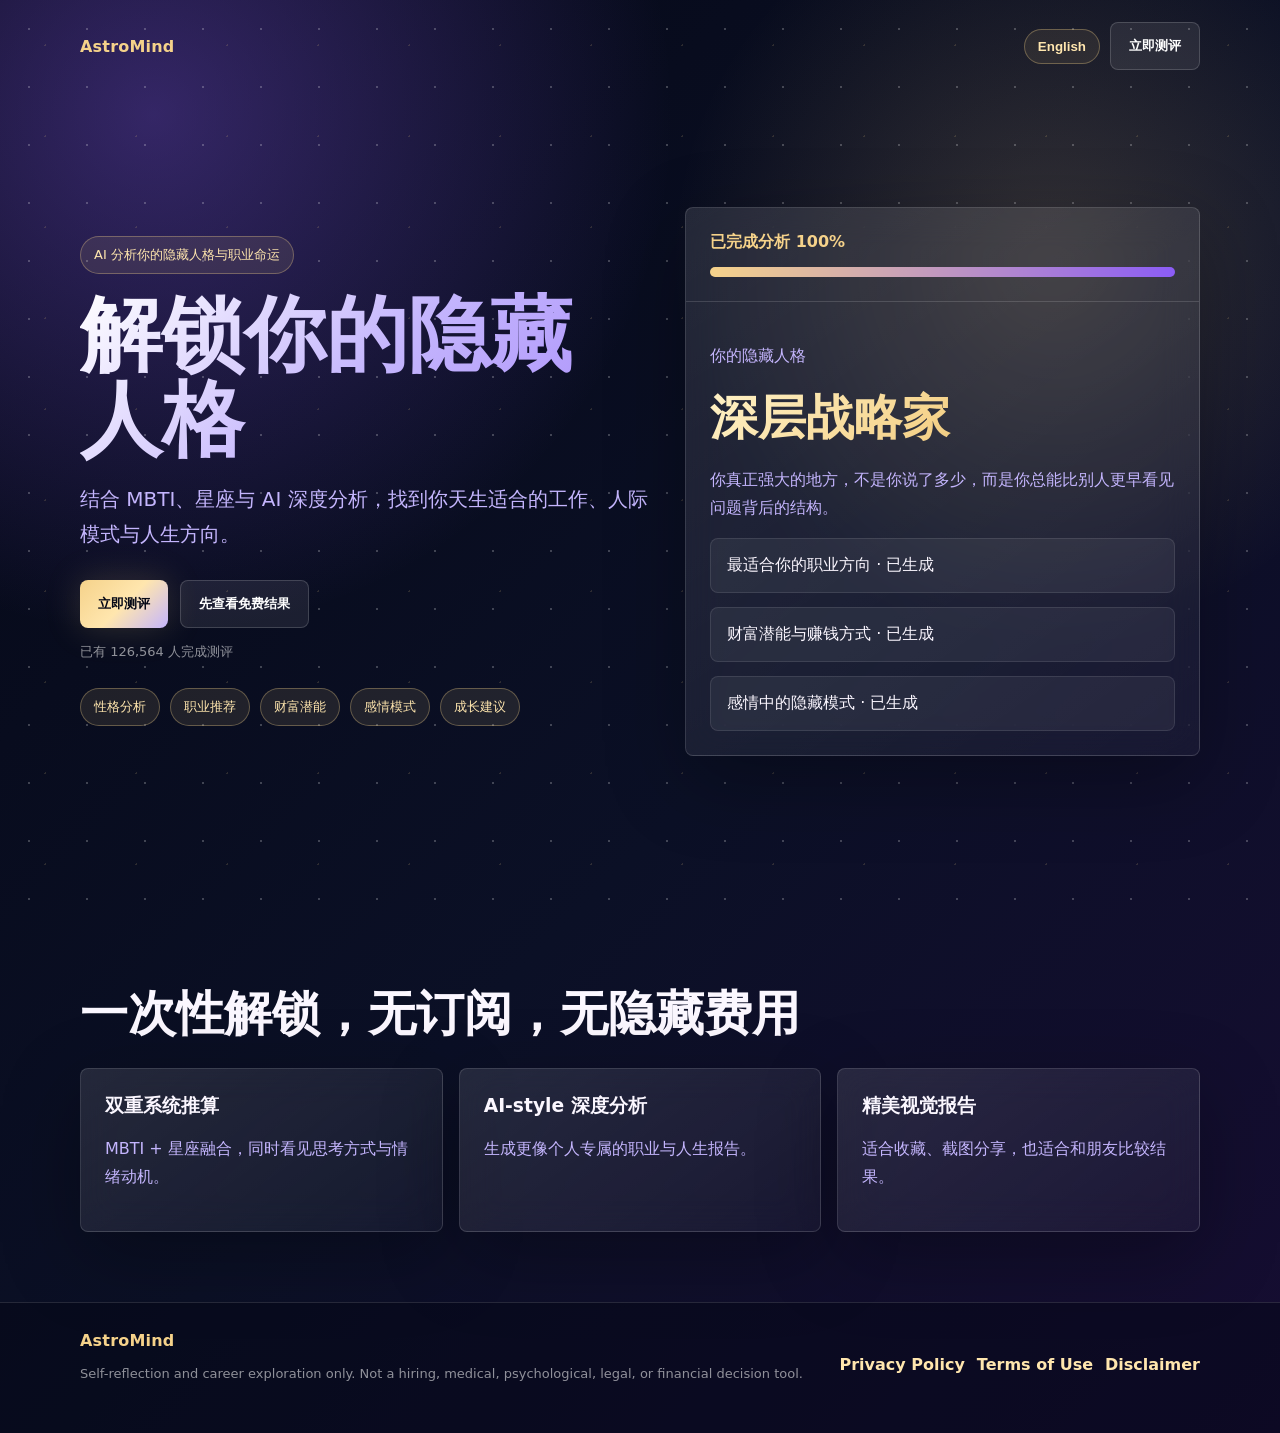
==== commit 7f3b7a37: "Add files via upload" ====
--- a/index.html
+++ b/index.html
@@ -39,6 +39,16 @@
     }
     .wrap { width: min(1120px, calc(100% - 32px)); margin: 0 auto; position: relative; z-index: 1; }
     .nav { display: flex; justify-content: space-between; align-items: center; padding: 22px 0; }
+    .nav-actions { display: flex; gap: 10px; align-items: center; }
+    .lang-toggle {
+      border: 1px solid rgba(245,210,138,.32);
+      border-radius: 999px;
+      padding: 9px 13px;
+      color: #ffe6ae;
+      background: rgba(245,210,138,.08);
+      font-weight: 800;
+      cursor: pointer;
+    }
     .brand { color: var(--gold); font-weight: 800; letter-spacing: .2px; }
     .hero { min-height: calc(100vh - 80px); display: grid; grid-template-columns: 1.05fr .95fr; gap: 36px; align-items: center; padding: 28px 0 70px; }
     h1 { margin: 0; font-size: clamp(42px, 7vw, 82px); line-height: 1.04; letter-spacing: 0; }
@@ -265,6 +275,43 @@
       font-size: 24px;
       line-height: 1;
     }
+    .admin-panel {
+      position: relative;
+      z-index: 1;
+      padding: 28px 0;
+      border-top: 1px solid rgba(245,210,138,.18);
+      background: rgba(245,210,138,.055);
+    }
+    .admin-box {
+      display: grid;
+      gap: 14px;
+      border: 1px solid rgba(245,210,138,.2);
+      border-radius: 8px;
+      padding: 20px;
+      background: rgba(255,255,255,.055);
+    }
+    .admin-actions {
+      display: flex;
+      flex-wrap: wrap;
+      gap: 10px;
+    }
+    .admin-table {
+      width: 100%;
+      border-collapse: collapse;
+      color: var(--muted);
+      font-size: 13px;
+    }
+    .admin-table th,
+    .admin-table td {
+      border-bottom: 1px solid rgba(255,255,255,.1);
+      padding: 10px;
+      text-align: left;
+      vertical-align: top;
+    }
+    .admin-table th {
+      color: #ffe6ae;
+      font-weight: 800;
+    }
     @media (max-width: 820px) {
       .hero, .grid-2, .grid-3, .signal-grid { grid-template-columns: 1fr; }
       .likert { grid-template-columns: 1fr; }
@@ -276,7 +323,7 @@
 <body>
   <div id="landing">
     <div class="wrap">
-      <div class="nav"><div class="brand">AstroMind</div><button class="btn secondary" onclick="startTest()">立即测评</button></div>
+      <div class="nav"><div class="brand">AstroMind</div><div class="nav-actions"><button class="lang-toggle" id="langToggle" type="button" onclick="toggleLanguage()">English</button><button class="btn secondary" data-i18n="navStart" onclick="startTest()">立即测评</button></div></div>
       <section class="hero">
         <div>
           <div class="pill">AI 分析你的隐藏人格与职业命运</div>
@@ -392,6 +439,29 @@
     </div>
   </footer>
 
+  <section id="adminPanel" class="admin-panel hidden">
+    <div class="wrap">
+      <div class="admin-box">
+        <div>
+          <h2>Customer Records</h2>
+          <p class="muted" id="adminSummary">No records yet.</p>
+          <p class="small">This local export is for testing. For live customers on different phones, connect the collector endpoint to Google Sheets.</p>
+        </div>
+        <div class="admin-actions">
+          <button class="btn" type="button" onclick="downloadCustomerCSV()">Download Excel CSV</button>
+          <button class="btn secondary" type="button" onclick="downloadCustomerJSON()">Download Backup JSON</button>
+          <button class="btn secondary" type="button" onclick="clearCustomerRecords()">Clear Local Records</button>
+        </div>
+        <div style="overflow:auto">
+          <table class="admin-table">
+            <thead><tr><th>Time</th><th>Name</th><th>Email</th><th>Result</th><th>Top Career</th><th>Status</th></tr></thead>
+            <tbody id="adminRecords"></tbody>
+          </table>
+        </div>
+      </div>
+    </div>
+  </section>
+
   <div id="legalModal" class="legal-modal hidden" role="dialog" aria-modal="true" aria-labelledby="legalTitle">
     <div class="legal-panel">
       <button class="legal-close" type="button" onclick="closeLegal()" aria-label="Close">×</button>
@@ -402,12 +472,147 @@
 
   <script>
     const state = { step: 0, nickname: "", email: "", age: "", status: "", concern: "", mbti: "", zodiac: "", answers: {} };
+    let currentLang = localStorage.getItem("astromind_lang") || "zh";
     const PAYMENT_CONFIG = {
       priceLabel: "RM 2.99",
       paymentLink: "PASTE_YOUR_PAYMENT_LINK_HERE",
       successParam: "paid"
     };
+    const COLLECTOR_CONFIG = {
+      endpoint: "",
+      enabled: false
+    };
     const PENDING_REPORT_KEY = "astromind_pending_report";
+    const CUSTOMER_RECORDS_KEY = "astromind_customer_records";
+    const ui = {
+      zh: {
+        langButton: "English",
+        navStart: "立即测评",
+        heroPill: "AI 分析你的隐藏人格与职业命运",
+        heroTitle: "解锁你的隐藏人格",
+        heroText: "结合 MBTI、星座与 AI 深度分析，找到你天生适合的工作、人际模式与人生方向。",
+        start: "立即测评",
+        sample: "先查看免费结果",
+        completed: "已有 126,564 人完成测评",
+        badges: ["性格分析","职业推荐","财富潜能","感情模式","成长建议"],
+        previewDone: "已完成分析 100%",
+        previewLabel: "你的隐藏人格",
+        previewTitle: "深层战略家",
+        previewText: "你真正强大的地方，不是你说了多少，而是你总能比别人更早看见问题背后的结构。",
+        locked: ["最适合你的职业方向 · 已生成","财富潜能与赚钱方式 · 已生成","感情中的隐藏模式 · 已生成"],
+        sampleTitle: "一次性解锁，无订阅，无隐藏费用",
+        sampleCards: [
+          ["双重系统推算","MBTI + 星座融合，同时看见思考方式与情绪动机。"],
+          ["AI-style 深度分析","生成更像个人专属的职业与人生报告。"],
+          ["精美视觉报告","适合收藏、截图分享，也适合和朋友比较结果。"]
+        ],
+        testBrand: "AstroMind 测试版",
+        back: "上一步",
+        next: "下一步",
+        generate: "生成我的报告",
+        analyzingTitle: "正在解析你的隐藏人格",
+        analyzingText: "系统正在结合你的 MBTI 倾向、星座动机层、职业焦虑和人生阶段，生成报告。",
+        resultLabel: "你的隐藏人格是",
+        core: "你的核心性格",
+        pace: "你的工作节奏",
+        edge: "你的隐藏优势",
+        payTitle: "完整报告已生成",
+        payText: "付费后即可解锁 Premium 完整报告，包括职业匹配、感情社交、财富倾向与 30 天成长计划。",
+        paymentFriendly: "Malaysia payment friendly",
+        paymentNote: "可用付款方式以你的付款页面实际显示为准。付款成功后，系统会带你回到完整报告页面。",
+        fullHeadings: ["核心人格分析","财富倾向","推荐职业","感情与社交","30 天成长计划","分享结果卡"],
+        printPdf: "下载 / 打印 PDF",
+        footer: "Self-reflection and career exploration only. Not a hiring, medical, psychological, legal, or financial decision tool.",
+        confidence: "信心",
+        anonymous: "匿名用户",
+        notProvided: "未填写",
+        paymentButton: "付费解锁完整报告",
+        alertPayment: "请先把代码里的 PAYMENT_CONFIG.paymentLink 换成你的真实付款链接。测试付款成功页面时，可以在网址后面加 ?paid=1。",
+        alertRestore: "付款成功，但没有找到刚才的测评资料。请重新完成测评。"
+      },
+      en: {
+        langButton: "中文",
+        navStart: "Start Test",
+        heroPill: "AI-style personality and career report",
+        heroTitle: "Unlock Your Hidden Personality",
+        heroText: "Combine MBTI, zodiac signals, and structured reflection to discover your natural work style, relationship pattern, and next direction.",
+        start: "Start Test",
+        sample: "View Free Preview",
+        completed: "126,564 people have completed the test",
+        badges: ["Personality","Career","Money Potential","Relationships","Growth Plan"],
+        previewDone: "Analysis complete 100%",
+        previewLabel: "Your hidden personality",
+        previewTitle: "Deep Strategist",
+        previewText: "Your real strength is not how much you say, but how early you can see the structure behind a problem.",
+        locked: ["Best career directions · Generated","Money potential and income style · Generated","Hidden relationship pattern · Generated"],
+        sampleTitle: "One-time unlock, no subscription, no hidden fees",
+        sampleCards: [
+          ["Dual-system reading","MBTI + zodiac together reveal both thinking style and emotional motivation."],
+          ["AI-style deep analysis","A more personal career and life report based on your answers."],
+          ["Beautiful visual report","Easy to save, screenshot, share, and compare with friends."]
+        ],
+        testBrand: "AstroMind Beta",
+        back: "Back",
+        next: "Next",
+        generate: "Generate My Report",
+        analyzingTitle: "Analyzing Your Hidden Personality",
+        analyzingText: "The system is combining your MBTI pattern, zodiac motivation, career concern, and life stage to generate your report.",
+        resultLabel: "Your hidden personality is",
+        core: "Core Personality",
+        pace: "Work Rhythm",
+        edge: "Hidden Strength",
+        payTitle: "Your Full Report Is Ready",
+        payText: "Unlock the Premium report for career matches, relationship and social patterns, money tendency, and a 30-day growth plan.",
+        paymentFriendly: "Malaysia payment friendly",
+        paymentNote: "Available payment methods depend on the checkout page. After payment, you will be redirected back to your full report.",
+        fullHeadings: ["Core Personality","Money Tendency","Recommended Careers","Relationships & Social Style","30-Day Growth Plan","Share Card"],
+        printPdf: "Download / Print PDF",
+        footer: "Self-reflection and career exploration only. Not a hiring, medical, psychological, legal, or financial decision tool.",
+        confidence: "Confidence",
+        anonymous: "Anonymous User",
+        notProvided: "Not provided",
+        paymentButton: "Unlock Full Report",
+        alertPayment: "Please replace PAYMENT_CONFIG.paymentLink in the code with your real payment link. To test the success page, add ?paid=1 to the URL.",
+        alertRestore: "Payment succeeded, but the previous test data could not be found. Please complete the test again."
+      }
+    };
+    const labelEn = {
+      "18-21": "18-21", "22-25": "22-25", "26-30": "26-30", "31-35": "31-35", "36+": "36+",
+      "学生": "Student", "刚毕业": "Fresh graduate", "上班族": "Working professional", "创业者 / 老板": "Founder / Business owner", "想转换跑道": "Career changer", "还不确定": "Not sure yet",
+      "不知道什么工作适合我": "I do not know what job suits me", "觉得现在卡住了": "I feel stuck", "想提高收入": "I want to increase income", "想开始创业": "I want to start a business", "想要更好的生活平衡": "I want better life balance", "想更了解自己": "I want to understand myself",
+      "白羊座": "Aries", "金牛座": "Taurus", "双子座": "Gemini", "巨蟹座": "Cancer", "狮子座": "Leo", "处女座": "Virgo", "天秤座": "Libra", "天蝎座": "Scorpio", "射手座": "Sagittarius", "摩羯座": "Capricorn", "水瓶座": "Aquarius", "双鱼座": "Pisces",
+      "行动力": "action-oriented", "直接": "direct", "开创": "pioneering", "稳定": "stability", "审美": "aesthetic sense", "耐力": "stamina", "好奇": "curiosity", "表达": "expression", "学习快": "fast learning", "保护欲": "protective instinct", "感受力": "sensitivity", "记忆深": "deep memory", "表现力": "expressiveness", "领导感": "leadership", "热情": "warmth", "细节": "detail focus", "优化": "optimization", "专业": "professional depth", "协调": "coordination", "关系感": "relationship sense", "深度": "depth", "策略": "strategy", "忠诚": "loyalty", "自由": "freedom", "探索": "exploration", "乐观": "optimism", "长期主义": "long-term thinking", "责任感": "responsibility", "成就": "achievement", "独立": "independence", "创新": "innovation", "系统": "systems thinking", "共情": "empathy", "想象": "imagination", "灵感": "inspiration",
+      "产品策略 / 用户增长": "Product Strategy / User Growth", "数据分析 / 商业分析": "Data / Business Analysis", "UX 研究 / 用户洞察": "UX Research / User Insight", "品牌内容策略 / 小红书内容策划": "Brand Content Strategy / Social Content", "客户成功 / 社群运营": "Customer Success / Community Operations", "项目运营 / 流程管理": "Project Operations / Process Management", "销售顾问 / BD 合作": "Sales Consulting / BD Partnerships", "知识产品 / 线上课程": "Knowledge Products / Online Courses", "视觉设计 / 品牌体验": "Visual Design / Brand Experience", "自动化工具 / AI 工作流顾问": "Automation / AI Workflow Consultant", "HR 发展 / 人才培训": "HR Development / Training", "创业服务 / 个人品牌商业化": "Founder Services / Personal Brand Monetization", "教育咨询 / 成长陪跑": "Education Consulting / Growth Coaching"
+    };
+    const questionEn = {
+      nickname: { title: "What should we call you in the report?", placeholder: "Example: Jia, Lin, Moon" },
+      email: { title: "Leave your Gmail / Email so the report can be saved or sent later.", placeholder: "Example: yourname@gmail.com, optional for now" },
+      age: { title: "What is your age range?" },
+      status: { title: "Which life stage are you in right now?" },
+      concern: { title: "What do you most want to solve right now?" },
+      mbti: { title: "If you already know your MBTI, enter it here.", placeholder: "Example: INTJ; leave blank if unsure" },
+      zodiac: { title: "Choose your zodiac sign." },
+      ei1: { title: "I usually feel more energized after social interaction." },
+      ei2: { title: "I prefer thinking quietly alone instead of discussing immediately." },
+      ei3: { title: "In unfamiliar settings, I usually start conversations first." },
+      ei4: { title: "After meeting many people, I need alone time to recharge." },
+      ei5: { title: "I often organize my thoughts while speaking." },
+      sn1: { title: "I trust practical experience more than abstract ideas." },
+      sn2: { title: "I often think about future possibilities and hidden meanings." },
+      sn3: { title: "Before deciding, I first check whether the real-world conditions work." },
+      sn4: { title: "Repetitive work quickly drains my motivation." },
+      sn5: { title: "I enjoy connecting ideas across different fields." },
+      tf1: { title: "When deciding, I value logic more than people's feelings." },
+      tf2: { title: "I easily notice changes in other people's emotions." },
+      tf3: { title: "Even if something is true, I hesitate if the delivery hurts people." },
+      tf4: { title: "When facing a problem, I look for the root cause before soothing emotions." },
+      tf5: { title: "I care whether a choice aligns with my values." },
+      jp1: { title: "I like planning ahead instead of improvising." },
+      jp2: { title: "I dislike being restricted by too many rules." },
+      jp3: { title: "I feel uneasy when things are not clearly arranged." },
+      jp4: { title: "If a new possibility appears, I am willing to change the original plan." },
+      jp5: { title: "When completing tasks, I like setting deadlines and priorities." }
+    };
     const questions = [
       { type: "input", key: "nickname", title: "你希望报告怎样称呼你？", placeholder: "例如：Jia, 小林, Moon" },
       { type: "input", key: "email", title: "留下 Gmail / Email，方便之后保存或发送报告。", placeholder: "例如：yourname@gmail.com，可先留空" },
@@ -470,6 +675,56 @@
       "双鱼座": { traits: ["共情", "想象", "灵感"], emotion: "你容易吸收环境情绪，需要清楚边界保护自己。", money: "可能凭感觉消费，适合自动储蓄机制。", growth: "把梦想具体化，把边界说清楚。" }
     };
     const archetypes = { "INTJ-天蝎座": "深层战略家", "ENFP-双子座": "灵感发动机", "INFJ-双鱼座": "灵魂观察者", "ENTJ-摩羯座": "长期掌控者", "ISFJ-巨蟹座": "温柔守护者", "ENTP-水瓶座": "未来破局者", "ESTJ-摩羯座": "现实掌控者", "INFP-天秤座": "温柔造梦者", "ESFP-狮子座": "人群发光体" };
+    const archetypeEn = {
+      "深层战略家": "Deep Strategist", "灵感发动机": "Inspiration Engine", "灵魂观察者": "Soul Observer", "长期掌控者": "Long-Range Commander", "温柔守护者": "Gentle Guardian", "未来破局者": "Future Breaker", "现实掌控者": "Practical Commander", "温柔造梦者": "Gentle Dream Builder", "人群发光体": "Social Spark"
+    };
+    const mbtiProfilesEn = {
+      INTJ: { role: "Systems Strategist", opener: "Your strength is seeing the structure behind a problem before others notice it.", core: "You prefer to observe, model the situation, then commit with intention. You enjoy hard problems, but meaningless busyness drains you.", risk: "Low autonomy, constant fire-fighting, and work without a long-term goal will wear you down.", love: "You build trust slowly. Once committed, you want stability, depth, and clear boundaries." },
+      INTP: { role: "Logical Explorer", opener: "You do not lack motivation; you need to understand why something is worth doing.", core: "You naturally break rules into principles and models. The reasoning behind an answer matters as much as the answer itself.", risk: "Too many meetings, too little thinking space, and no room to question assumptions will drain you.", love: "You need mental connection and freedom, not emotional pressure or control." },
+      ENTJ: { role: "Goal Commander", opener: "You are not trying to control people; you simply notice when things could be better and no one is moving.", core: "You see goals, resources, and leverage points, then push scattered energy toward results.", risk: "Slow pace, unclear ownership, and endless emotion without action can frustrate you.", love: "You admire capable people with direction; in relationships, warmth matters as much as solutions." },
+      ENTP: { role: "Creative Breaker", opener: "You feel most alive when old rules can be redesigned.", core: "You find new angles, test quickly, and use language or ideas to open possibilities.", risk: "Repetition, rigid hierarchy, and no room for experimentation kill your energy.", love: "You need a relationship that is smart, playful, and spacious." },
+      INFJ: { role: "Soul Observer", opener: "You often sense what people have not said, which makes a clear future even more important for you.", core: "You connect emotions, motives, and future patterns earlier than most people.", risk: "Value conflict, shallow socializing, and work without meaning slowly drain you.", love: "You need deep understanding and emotional safety, not vague situationships." },
+      INFP: { role: "Value Creator", opener: "You are not too idealistic; you simply cannot live long inside an empty script.", core: "You judge whether something is worth doing through values, authenticity, and inner resonance.", risk: "A purely KPI-driven environment that suppresses personal expression can make you lose yourself.", love: "You are romantic and sensitive, but you need to express needs clearly." },
+      ENFJ: { role: "People Igniter", opener: "Your influence comes from helping others believe they can become better.", core: "You notice potential in people and naturally connect, organize, and encourage groups.", risk: "You may over-responsibilize and treat other people's growth as your duty.", love: "You give a lot and need sincere response, not one-sided caretaking." },
+      ENFP: { role: "Inspiration Engine", opener: "You are not inconsistent; you need a direction worthy of your fire.", core: "You see possibilities and connect people, stories, and opportunities quickly.", risk: "Monotony, closed systems, and no growth will make you lose energy fast.", love: "You need ease, honesty, and mental spark. Being defined too tightly makes you pull away." },
+      ISTJ: { role: "Stable Executor", opener: "Your reliability is not boring; it is the force that makes things land.", core: "You value facts, process, and responsibility, and you move goals forward steadily.", risk: "Constantly changing direction and unclear standards make you uneasy.", love: "You may not always use sweet words, but you prove seriousness through action." },
+      ISFJ: { role: "Gentle Guardian", opener: "Your strength is caring for details others do not notice.", core: "You are careful, reliable, and relationship-oriented, with a strong need for safety and appreciation.", risk: "Long-term over-giving, no thanks, and unclear boundaries create resentment.", love: "You are slow to open but serious once you do." },
+      ESTJ: { role: "Practical Organizer", opener: "You can turn chaos into order and take responsibility for outcomes.", core: "You value efficiency, rules, responsibility, and measurable results.", risk: "Too much abstraction, looseness, and unclear targets feel like wasted time.", love: "You often show love by solving problems; remember to keep warmth in the conversation." },
+      ESFJ: { role: "Relationship Organizer", opener: "You are not only caring; you understand how to keep a social system running.", core: "You read group needs, build trust, maintain relationships, and move cooperation forward.", risk: "Being stuck between conflicts without expressing yourself exhausts you.", love: "You need stable response and clear commitment, not hot-and-cold behavior." },
+      ISTP: { role: "Calm Problem Solver", opener: "You are strongest when facing a real problem and finding the most efficient fix.", core: "You value practical results, live judgment, and freedom to operate.", risk: "Emotional meetings, micromanagement, and no room to act make you detach.", love: "You need space and trust, not pressure to explain every feeling immediately." },
+      ISFP: { role: "Sensitive Maker", opener: "You are not random; you are highly sensitive to what feels real or fake.", core: "You use experience, aesthetics, and values to choose direction, then turn feeling into concrete work.", risk: "Rigid, purely practical environments without beauty or autonomy weaken you.", love: "You are gentle but have boundaries. You need respect, not being arranged." },
+      ESTP: { role: "Opportunity Catcher", opener: "You can move while others are still hesitating.", core: "You react fast and calibrate judgment through real markets, people, and situations.", risk: "Slow feedback, too much desk work, and too many rules make you feel trapped.", love: "You like direct, lively interaction, but need to avoid chasing only stimulation." },
+      ESFP: { role: "Experience Creator", opener: "You bring warmth to experiences and make people more willing to come closer.", core: "You read the room, notice reactions, and create lively human experiences.", risk: "Dull, repetitive, people-less work quickly drains your passion.", love: "You need warmth, presence, and real response, not cold distance." }
+    };
+    const zodiacProfilesEn = {
+      "白羊座": { traits: ["action-oriented","direct","pioneering"], emotion: "Your emotions rise quickly and recover quickly; being held back for too long frustrates you.", money: "You may spend on speed, experience, and opportunity; delayed decisions help you keep power.", growth: "Pause once before action and your drive becomes sharper." },
+      "金牛座": { traits: ["stability","aesthetic sense","stamina"], emotion: "You seem steady, but security and value exchange matter deeply.", money: "You are good at steady accumulation and quality investments.", growth: "Do not let fear of change block your upgrade." },
+      "双子座": { traits: ["curiosity","expression","fast learning"], emotion: "You process emotion through thinking and expression, but boredom drains you.", money: "You have many income ideas and may spend on novelty.", growth: "Turn inspiration into systems or assets." },
+      "巨蟹座": { traits: ["protective instinct","sensitivity","deep memory"], emotion: "You are sensitive to changes in environment and relationships, and need emotional safety.", money: "You often spend on family, space, and security.", growth: "Do not let old feelings stop you from choosing again." },
+      "狮子座": { traits: ["expressiveness","leadership","warmth"], emotion: "You need to be seen and appreciated, even when you pretend you are fine.", money: "You may spend on image, experience, and people you care about.", growth: "You do not need to prove yourself all the time; your work can speak." },
+      "处女座": { traits: ["detail focus","optimization","professional depth"], emotion: "You often turn anxiety into organizing, improving, and solving.", money: "You value practicality and cost-effectiveness.", growth: "Accept imperfection and move anyway." },
+      "天秤座": { traits: ["coordination","aesthetic sense","relationship sense"], emotion: "You notice relationship balance and may suppress preferences for harmony.", money: "You spend on beauty, social life, and quality of living.", growth: "Decide faster; not everyone has to be satisfied." },
+      "天蝎座": { traits: ["depth","strategy","loyalty"], emotion: "You remember emotions deeply and build trust slowly, but your commitment is strong.", money: "You suit long-term positioning, research, and professional monetization.", growth: "Not every uncertainty is danger." },
+      "射手座": { traits: ["freedom","exploration","optimism"], emotion: "You need space and a sense of horizon; restriction drains you quickly.", money: "You spend on experience, learning, and freedom.", growth: "Break the big vision into one step today." },
+      "摩羯座": { traits: ["long-term thinking","responsibility","achievement"], emotion: "You often hide emotions and prove yourself through results.", money: "You value assets, saving, and long-term return.", growth: "Do not be so hard on yourself that you forget life itself." },
+      "水瓶座": { traits: ["independence","innovation","systems thinking"], emotion: "You observe emotion rationally and need space to process complexity.", money: "You invest in tools, learning, and future trends.", growth: "Let people see your warmth, not only your ideas." },
+      "双鱼座": { traits: ["empathy","imagination","inspiration"], emotion: "You absorb environmental emotions easily and need clear boundaries.", money: "You may spend by feeling, so automatic saving helps.", growth: "Make dreams concrete and say boundaries clearly." }
+    };
+    const careerEn = {
+      "产品策略 / 用户增长": { summary: "Translate user needs, business goals, and resources into a clear path.", output: "Start with one competitor teardown, one user interview summary, and one growth experiment plan.", drain: "If the role becomes only chasing timelines and taking meeting notes, your judgment will be wasted." },
+      "数据分析 / 商业分析": { summary: "Use data to see the real problem instead of relying only on instinct.", output: "Start with three business questions and turn them into table or chart-based analysis cases.", drain: "If there is no business context and only mechanical reporting, you will get bored quickly." },
+      "UX 研究 / 用户洞察": { summary: "Understand why people choose what they choose, then turn hidden needs into product or service improvements.", output: "Start with five interviews and write a user persona, pain map, and improvement suggestions.", drain: "If the team does not value users and only wants pretty documents, your sense of meaning will drop." },
+      "品牌内容策略 / 小红书内容策划": { summary: "Package ideas, aesthetics, and audience psychology into content that can spread.", output: "Post around one theme for 14 days and observe which titles and topics get traction.", drain: "If you only chase trends without a main line, you will work hard without building assets." },
+      "客户成功 / 社群运营": { summary: "Maintain trust, help users succeed, and keep a group relationship system running.", output: "Design a user follow-up flow: welcome, activation, repeat purchase, feedback.", drain: "Handling emotions without boundaries may make you carry other people's problems." },
+      "项目运营 / 流程管理": { summary: "Turn messy tasks into process, timeline, ownership, and review.", output: "Turn one repeated task into an SOP and prove how much time it saves.", drain: "If leaders keep changing direction, uncertainty will wear you down." },
+      "销售顾问 / BD 合作": { summary: "Read real market signals, build trust, and move deals forward.", output: "Practice 20 discovery conversations and record why customers truly pay.", drain: "If the product is unreliable, you will not want to represent it." },
+      "知识产品 / 线上课程": { summary: "Turn your experience and methods into a repeatable learning path.", output: "Create a 7-day mini course or Notion template and test if people will pay.", drain: "If you keep giving for free without pricing or boundaries, you will feel drained." },
+      "视觉设计 / 品牌体验": { summary: "Turn abstract feelings into concrete visuals that make a product or content recognizable.", output: "Create three visual redesigns around one theme and explain the business logic behind them.", drain: "Vague client feedback and endless revisions can drain creative energy." },
+      "自动化工具 / AI 工作流顾问": { summary: "Use tools, workflow, and AI to turn repeated work into systems.", output: "Automate one real work scenario and record the before/after efficiency change.", drain: "If clients only want flashy tools and will not change process, projects will be hard to land." },
+      "HR 发展 / 人才培训": { summary: "Help people and teams find better ways to grow.", output: "Design a mini workshop for onboarding or communication training.", drain: "If the organization only performs harmony without solving real issues, you will feel blocked." },
+      "创业服务 / 个人品牌商业化": { summary: "Turn personal ability into services, content, products, and long-term trust.", output: "Choose one niche audience and test demand with a low-price service package.", drain: "Without rhythm management, you may try too many directions at once." },
+      "教育咨询 / 成长陪跑": { summary: "Combine understanding, structure, and support to help people change over time.", output: "Run three trial sessions and record where people need the most support.", drain: "Unclear boundaries can make you carry clients' life pressure." }
+    };
     const careerCatalog = [
       { name: "产品策略 / 用户增长", dimensions: ["N","T","J"], traits: ["系统","策略","创新","表达"], concerns: ["想提高收入","想开始创业","不知道什么工作适合我"], statuses: ["刚毕业","上班族","想转换跑道","创业者 / 老板"], summary: "把用户需求、商业目标和执行资源翻译成清晰路径。", output: "先做 1 个竞品拆解 + 1 个用户访谈总结 + 1 个增长实验方案。", drain: "如果岗位只剩催进度、写会议纪要，会浪费你的判断力。" },
       { name: "数据分析 / 商业分析", dimensions: ["I","T","J","S"], traits: ["专业","细节","策略","长期主义"], concerns: ["想提高收入","不知道什么工作适合我","觉得现在卡住了"], statuses: ["学生","刚毕业","上班族","想转换跑道"], summary: "用数据看清问题，而不是只凭感觉做决定。", output: "先整理 3 个业务问题，用表格或可视化做成分析案例。", drain: "如果没有业务背景，只做机械报表，你会很快觉得无聊。" },
@@ -560,6 +815,115 @@
         `
       }
     };
+    function t(key){ return ui[currentLang][key] || ui.zh[key] || key; }
+    function label(value){ return currentLang === "en" ? (labelEn[value] || value) : value; }
+    function joinLabels(values){ return values.map(label).join(currentLang === "en" ? ", " : "、"); }
+    function displayReport(r){
+      if(currentLang !== "en") {
+        return { ...r, displayTitle: r.title, displayZodiac: r.z, displayTraits: r.traits, profile: r.profile, zodiac: r.zodiac };
+      }
+      const profile = mbtiProfilesEn[r.mbti] || mbtiProfilesEn.INFJ;
+      const zodiac = zodiacProfilesEn[r.z] || zodiacProfilesEn["天蝎座"];
+      return {
+        ...r,
+        displayTitle: archetypeEn[r.title] || `${label(r.z)} ${profile.role}`,
+        displayZodiac: label(r.z),
+        displayTraits: zodiac.traits,
+        profile,
+        zodiac
+      };
+    }
+    function questionDisplay(q){
+      if(currentLang !== "en") return q;
+      return { ...q, ...(questionEn[q.key] || {}) };
+    }
+    function choiceDisplay(choice){ return label(choice); }
+    function careerDisplay(item){
+      if(currentLang !== "en") return item;
+      const translated = careerEn[item.name] || {};
+      return {
+        ...item,
+        name: label(item.name),
+        summary: translated.summary || item.summary,
+        output: translated.output || item.output,
+        drain: translated.drain || item.drain
+      };
+    }
+    function applyStaticLanguage(){
+      document.documentElement.lang = currentLang === "en" ? "en" : "zh-Hans";
+      const langToggle = document.getElementById("langToggle");
+      if(langToggle) langToggle.textContent = t("langButton");
+      const navStart = document.querySelector(".nav .btn.secondary");
+      if(navStart) navStart.textContent = t("navStart");
+      const heroPill = document.querySelector(".hero .pill");
+      const heroTitle = document.querySelector(".hero h1");
+      const heroText = document.querySelector(".hero p.muted");
+      if(heroPill) heroPill.textContent = t("heroPill");
+      if(heroTitle) heroTitle.textContent = t("heroTitle");
+      if(heroText) heroText.textContent = t("heroText");
+      const heroButtons = document.querySelectorAll(".hero .actions button");
+      if(heroButtons[0]) heroButtons[0].textContent = t("start");
+      if(heroButtons[1]) heroButtons[1].textContent = t("sample");
+      const heroSmall = document.querySelector(".hero .small");
+      if(heroSmall) heroSmall.textContent = t("completed");
+      document.querySelectorAll(".hero .pills .badge").forEach((badge, index) => badge.textContent = t("badges")[index] || badge.textContent);
+      const previewHead = document.querySelector(".preview-head b");
+      if(previewHead) previewHead.textContent = t("previewDone");
+      const previewLabel = document.querySelector(".preview div[style*='padding'] > p");
+      const previewTitle = document.querySelector(".preview h2");
+      const previewText = document.querySelector(".preview div[style*='padding'] > p.muted:nth-of-type(2)");
+      if(previewLabel) previewLabel.textContent = t("previewLabel");
+      if(previewTitle) previewTitle.textContent = t("previewTitle");
+      if(previewText) previewText.textContent = t("previewText");
+      document.querySelectorAll(".preview .locked").forEach((item, index) => item.textContent = t("locked")[index] || item.textContent);
+      const sampleTitle = document.querySelector("#sample h2");
+      if(sampleTitle) sampleTitle.textContent = t("sampleTitle");
+      document.querySelectorAll("#sample .card").forEach((card, index) => {
+        const copy = t("sampleCards")[index];
+        if(!copy) return;
+        const h3 = card.querySelector("h3");
+        const p = card.querySelector("p");
+        if(h3) h3.textContent = copy[0];
+        if(p) p.textContent = copy[1];
+      });
+      const progressBrand = document.querySelector("#app .progress .brand");
+      if(progressBrand) progressBrand.textContent = t("testBrand");
+      const backBtn = document.querySelector("#app .actions .btn.secondary");
+      if(backBtn) backBtn.textContent = t("back");
+      const analyzingTitle = document.querySelector("#analyzing h2");
+      const analyzingText = document.querySelector("#analyzing p.muted");
+      if(analyzingTitle) analyzingTitle.textContent = t("analyzingTitle");
+      if(analyzingText) analyzingText.textContent = t("analyzingText");
+      const resultLabel = document.querySelector("#result .report-cover > p");
+      if(resultLabel) resultLabel.textContent = t("resultLabel");
+      const resultCards = document.querySelectorAll("#result .grid-3 .card > p:first-child");
+      [t("core"), t("pace"), t("edge")].forEach((text, index) => { if(resultCards[index]) resultCards[index].textContent = text; });
+      const payCard = document.querySelector("#result .section > .card:last-child");
+      if(payCard) {
+        const h2 = payCard.querySelector("h2");
+        const p = payCard.querySelector("p.muted");
+        const b = payCard.querySelector(".payment-note b");
+        const small = payCard.querySelector(".payment-note .small");
+        if(h2) h2.textContent = t("payTitle");
+        if(p) p.textContent = t("payText");
+        if(b) b.textContent = t("paymentFriendly");
+        if(small) small.textContent = t("paymentNote");
+      }
+      document.querySelectorAll("#full .grid-2 .card h2").forEach((heading, index) => heading.textContent = t("fullHeadings")[index] || heading.textContent);
+      const printBtn = document.querySelector("#full .grid-2 .card:last-child button");
+      if(printBtn) printBtn.textContent = t("printPdf");
+      const footerText = document.querySelector(".legal-footer .small");
+      if(footerText) footerText.textContent = t("footer");
+      initializePaymentButton();
+    }
+    function toggleLanguage(){
+      currentLang = currentLang === "zh" ? "en" : "zh";
+      localStorage.setItem("astromind_lang", currentLang);
+      applyStaticLanguage();
+      if(document.getElementById("app").classList.contains("active")) renderStep();
+      if(!document.getElementById("result").classList.contains("hidden")) showResult();
+      if(!document.getElementById("full").classList.contains("hidden")) showFull();
+    }
     function startTest(){ document.getElementById("landing").classList.add("hidden"); document.getElementById("app").classList.add("active"); renderStep(); }
     function openLegal(type){
       const content = legalContent[type] || legalContent.disclaimer;
@@ -574,13 +938,16 @@
       return String(value ?? "").replace(/[&<>"']/g, ch => ({ "&": "&amp;", "<": "&lt;", ">": "&gt;", '"': "&quot;", "'": "&#39;" }[ch]));
     }
     function renderStep(){
-      const q = questions[state.step]; document.getElementById("progress").style.width = ((state.step + 1) / questions.length * 100) + "%";
-      let html = `<h2>${q.title}</h2>`;
-      if(q.type === "input") html += `<div style="margin-top:18px"><input id="field" placeholder="${esc(q.placeholder)}" value="${esc(state[q.key] || "")}" oninput="state['${q.key}']=this.value"></div>`;
-      if(q.type === "choice") html += `<div class="choices">${q.choices.map(c => `<button class="choice ${state[q.key]===c?'selected':''}" onclick="state['${q.key}']='${c}';renderStep()">${c}</button>`).join("")}</div>`;
-      if(q.type === "likert") html += `<div class="choices likert">${[1,2,3,4,5].map(n => `<button class="choice ${state.answers[q.key]===n?'selected':''}" onclick="state.answers['${q.key}']=${n};renderStep()"><b>${n}</b><br>${["非常不同意","不同意","普通","同意","非常同意"][n-1]}</button>`).join("")}</div>`;
+      const q = questions[state.step];
+      const dq = questionDisplay(q);
+      const likertLabels = currentLang === "en" ? ["Strongly disagree","Disagree","Neutral","Agree","Strongly agree"] : ["非常不同意","不同意","普通","同意","非常同意"];
+      document.getElementById("progress").style.width = ((state.step + 1) / questions.length * 100) + "%";
+      let html = `<h2>${dq.title}</h2>`;
+      if(q.type === "input") html += `<div style="margin-top:18px"><input id="field" placeholder="${esc(dq.placeholder || "")}" value="${esc(state[q.key] || "")}" oninput="state['${q.key}']=this.value"></div>`;
+      if(q.type === "choice") html += `<div class="choices">${q.choices.map(c => `<button class="choice ${state[q.key]===c?'selected':''}" onclick="state['${q.key}']='${c}';renderStep()">${choiceDisplay(c)}</button>`).join("")}</div>`;
+      if(q.type === "likert") html += `<div class="choices likert">${[1,2,3,4,5].map(n => `<button class="choice ${state.answers[q.key]===n?'selected':''}" onclick="state.answers['${q.key}']=${n};renderStep()"><b>${n}</b><br>${likertLabels[n-1]}</button>`).join("")}</div>`;
       document.getElementById("stepCard").innerHTML = html;
-      document.getElementById("nextBtn").textContent = state.step === questions.length - 1 ? "生成我的报告" : "下一步";
+      document.getElementById("nextBtn").textContent = state.step === questions.length - 1 ? t("generate") : t("next");
     }
     function backStep(){ if(state.step>0){ state.step--; renderStep(); } }
     function nextStep(){ if(state.step < questions.length - 1){ state.step++; renderStep(); } else analyze(); }
@@ -600,10 +967,124 @@
         return false;
       }
     }
+    function getCustomerRecords(){
+      try {
+        return JSON.parse(localStorage.getItem(CUSTOMER_RECORDS_KEY) || "[]");
+      } catch(error) {
+        return [];
+      }
+    }
+    function saveCustomerRecords(records){
+      localStorage.setItem(CUSTOMER_RECORDS_KEY, JSON.stringify(records));
+      renderAdminPanel();
+    }
+    function getCustomerRecordId(){
+      if(!state.recordId) state.recordId = `AM-${Date.now()}-${Math.random().toString(36).slice(2,8).toUpperCase()}`;
+      return state.recordId;
+    }
+    function buildCustomerRecord(accessStatus){
+      const r = report();
+      const careers = buildCareerMatches(r).slice(0,5);
+      return {
+        recordId: getCustomerRecordId(),
+        submittedAt: new Date().toISOString(),
+        accessStatus,
+        paymentPrice: PAYMENT_CONFIG.priceLabel,
+        nickname: state.nickname || "",
+        email: state.email || "",
+        ageRange: state.age || "",
+        lifeStage: state.status || "",
+        currentConcern: state.concern || "",
+        typedMbti: state.mbti || "",
+        finalMbti: r.mbti,
+        mbtiConfidence: r.confidence,
+        zodiac: r.z,
+        archetype: r.title,
+        topCareer: careers[0]?.name || "",
+        careerMatches: careers.map(item => `${item.name} (${item.score}%)`).join(" | "),
+        relationshipNote: `${r.profile.love} ${r.zodiac.emotion}`,
+        answers: JSON.stringify(state.answers || {}),
+        sourceUrl: window.location.href.split("?")[0]
+      };
+    }
+    function upsertCustomerRecord(record){
+      const records = getCustomerRecords();
+      const index = records.findIndex(item => item.recordId === record.recordId);
+      if(index >= 0) records[index] = { ...records[index], ...record };
+      else records.push(record);
+      saveCustomerRecords(records);
+      sendCustomerRecord(record);
+    }
+    function sendCustomerRecord(record){
+      if(!COLLECTOR_CONFIG.enabled || !COLLECTOR_CONFIG.endpoint) return;
+      fetch(COLLECTOR_CONFIG.endpoint, {
+        method: "POST",
+        mode: "no-cors",
+        headers: { "Content-Type": "text/plain;charset=utf-8" },
+        body: JSON.stringify(record)
+      }).catch(() => {});
+    }
+    function recordCustomer(accessStatus){
+      upsertCustomerRecord(buildCustomerRecord(accessStatus));
+    }
+    function csvEscape(value){
+      const text = String(value ?? "");
+      return /[",\n\r]/.test(text) ? `"${text.replace(/"/g, '""')}"` : text;
+    }
+    function downloadBlob(filename, content, type){
+      const blob = new Blob([content], { type });
+      const url = URL.createObjectURL(blob);
+      const link = document.createElement("a");
+      link.href = url;
+      link.download = filename;
+      document.body.appendChild(link);
+      link.click();
+      link.remove();
+      URL.revokeObjectURL(url);
+    }
+    function downloadCustomerCSV(){
+      const records = getCustomerRecords();
+      const headers = ["recordId","submittedAt","accessStatus","paymentPrice","nickname","email","ageRange","lifeStage","currentConcern","typedMbti","finalMbti","mbtiConfidence","zodiac","archetype","topCareer","careerMatches","relationshipNote","answers","sourceUrl"];
+      const rows = [headers.join(","), ...records.map(record => headers.map(key => csvEscape(record[key])).join(","))];
+      downloadBlob(`astromind-customer-records-${new Date().toISOString().slice(0,10)}.csv`, rows.join("\n"), "text/csv;charset=utf-8");
+    }
+    function downloadCustomerJSON(){
+      downloadBlob(`astromind-customer-records-${new Date().toISOString().slice(0,10)}.json`, JSON.stringify(getCustomerRecords(), null, 2), "application/json;charset=utf-8");
+    }
+    function clearCustomerRecords(){
+      if(!confirm("Clear all local customer records in this browser?")) return;
+      localStorage.removeItem(CUSTOMER_RECORDS_KEY);
+      renderAdminPanel();
+    }
+    function renderAdminPanel(){
+      const panel = document.getElementById("adminPanel");
+      if(!panel || panel.classList.contains("hidden")) return;
+      const records = getCustomerRecords().slice().reverse();
+      document.getElementById("adminSummary").textContent = records.length ? `${records.length} local record(s) saved in this browser.` : "No records yet.";
+      document.getElementById("adminRecords").innerHTML = records.slice(0,20).map(record => `
+        <tr>
+          <td>${esc(record.submittedAt || "")}</td>
+          <td>${esc(record.nickname || "")}</td>
+          <td>${esc(record.email || "")}</td>
+          <td>${esc(record.archetype || "")}</td>
+          <td>${esc(record.topCareer || "")}</td>
+          <td>${esc(record.accessStatus || "")}</td>
+        </tr>
+      `).join("") || `<tr><td colspan="6">No records yet.</td></tr>`;
+    }
+    function maybeShowAdminPanel(){
+      const params = new URLSearchParams(window.location.search);
+      if(params.get("admin") !== "1") return;
+      const panel = document.getElementById("adminPanel");
+      if(panel) {
+        panel.classList.remove("hidden");
+        renderAdminPanel();
+      }
+    }
     function startPayment(){
       savePendingReport();
       if(!PAYMENT_CONFIG.paymentLink || PAYMENT_CONFIG.paymentLink.includes("PASTE_YOUR_PAYMENT_LINK_HERE")) {
-        alert("请先把代码里的 PAYMENT_CONFIG.paymentLink 换成你的真实付款链接。测试付款成功页面时，可以在网址后面加 ?paid=1。");
+        alert(t("alertPayment"));
         return;
       }
       window.location.href = PAYMENT_CONFIG.paymentLink;
@@ -613,7 +1094,7 @@
       const isPaid = ["1", "true", "yes", "success"].includes((params.get(PAYMENT_CONFIG.successParam) || "").toLowerCase());
       if(!isPaid) return;
       if(!restorePendingReport()) {
-        alert("付款成功，但没有找到刚才的测评资料。请重新完成测评。");
+        alert(t("alertRestore"));
         return;
       }
       document.getElementById("landing").classList.add("hidden");
@@ -624,7 +1105,7 @@
     }
     function initializePaymentButton(){
       const paymentBtn = document.getElementById("paymentBtn");
-      if(paymentBtn) paymentBtn.textContent = `付费解锁完整报告 · ${PAYMENT_CONFIG.priceLabel}`;
+      if(paymentBtn) paymentBtn.textContent = `${t("paymentButton")} · ${PAYMENT_CONFIG.priceLabel}`;
     }
     function getAnswerScores(){
       const scores = { E:0, I:0, S:0, N:0, T:0, F:0, J:0, P:0 };
@@ -653,7 +1134,12 @@
     function getAxisSignals(mbti){
       const scores = getAnswerScores();
       const letters = mbti.split("");
-      const pairs = [
+      const pairs = currentLang === "en" ? [
+        { key: "Energy Source", a: "E", b: "I", text: { E: "Interaction helps you calibrate ideas faster, so feedback-rich environments suit you.", I: "You need alone time and deep input; too much instant socializing lowers your judgment quality." } },
+        { key: "Information Style", a: "S", b: "N", text: { S: "You trust evidence and workable steps, so you are good at turning ideas into practical flow.", N: "You naturally look for trends, hidden meaning, and future possibilities." } },
+        { key: "Decision Style", a: "T", b: "F", text: { T: "You value logic, efficiency, and cause-and-effect, which helps in clear judgment tasks.", F: "You value meaning, feelings, and relationship impact, which helps with people and experience work." } },
+        { key: "Action Rhythm", a: "J", b: "P", text: { J: "You perform best when goals, timelines, and priorities are clear.", P: "You need flexibility and exploration space; being locked in too early weakens creativity." } }
+      ] : [
         { key: "能量来源", a: "E", b: "I", text: { E: "越互动越容易校准想法，适合有反馈、有沟通的场景。", I: "需要独处整理和深度输入，太多即时社交会降低判断质量。" } },
         { key: "信息处理", a: "S", b: "N", text: { S: "更相信现实证据和可执行步骤，适合把事情落到具体流程。", N: "会自然寻找趋势、隐含意义和未来可能性，适合做抽象连接。" } },
         { key: "决策方式", a: "T", b: "F", text: { T: "更重视逻辑、效率和因果，适合需要清晰判断的任务。", F: "更重视价值、感受和关系影响，适合处理人和体验相关问题。" } },
@@ -671,14 +1157,21 @@
       const z = state.zodiac || "天蝎座";
       const zodiac = zodiacProfiles[z] || zodiacProfiles["天蝎座"];
       const title = archetypes[`${mbti}-${z}`] || `${zodiac.traits[0]}${profile.role}`;
-      const concernAdvice = {
+      const concernAdvice = (currentLang === "en" ? {
+        "不知道什么工作适合我": "Right now, you do not need to choose a forever path immediately. You need to identify which work gives you energy and which work only drains you.",
+        "觉得现在卡住了": "Feeling stuck usually does not mean you lack ability. It often means your current environment is not giving your strongest side enough room.",
+        "想提高收入": "Your income breakthrough is more likely to come from monetizing skills, building proof of work, and choosing a path with a stronger growth curve.",
+        "想开始创业": "You suit small-scale validation first: turn passion into repeatable products, services, or content assets.",
+        "想要更好的生活平衡": "You do not only need less work; you need less low-meaning energy drain and more tasks with real return.",
+        "想更了解自己": "Spend time observing what gives you energy and what makes you feel less like yourself."
+      } : {
         "不知道什么工作适合我": "你现在最需要的不是马上定终身，而是找出哪些工作会放大你的能量，哪些只是在消耗你。",
         "觉得现在卡住了": "卡住通常不是因为你没有能力，而是你现在的环境没有给你的核心优势足够出口。",
         "想提高收入": "你的收入突破点更可能来自专业能力变现、作品/案例积累，以及选择更有成长曲线的环境。",
         "想开始创业": "你适合先做小规模验证，把热情变成可重复的产品、服务或内容资产。",
         "想要更好的生活平衡": "你需要的不只是少工作，而是减少低意义消耗，把精力放在更有回报的任务上。",
         "想更了解自己": "你适合用一段时间观察：什么让你有能量，什么让你越来越不像自己。"
-      }[state.concern] || "你需要一个能验证自己能力、也允许你保留节奏的下一步。";
+      })[state.concern] || (currentLang === "en" ? "You need a next step that can test your ability while respecting your rhythm." : "你需要一个能验证自己能力、也允许你保留节奏的下一步。");
       const axisSignals = getAxisSignals(mbti);
       return { mbti, confidence: mbtiResult.confidence, boundary: mbtiResult.boundary, z, zodiac, traits: zodiac.traits, title, profile, concernAdvice, axisSignals };
     }
@@ -701,6 +1194,22 @@
       }).sort((a,b) => b.score - a.score);
     }
     function careerWhy(item, r){
+      if(currentLang === "en") {
+        const axisCopy = {
+          E: "you grow faster through real interaction and external feedback",
+          I: "you are suited to deep thinking before delivering high-quality judgment",
+          S: "you can turn ideas into process, detail, and concrete results",
+          N: "you are good at seeing trends, connections, and redefining problems",
+          T: "you filter choices through logic and efficiency",
+          F: "you can read human needs, emotions, and value signals",
+          J: "you perform strongly when goals, plans, and reviews are clear",
+          P: "you find opportunities through quick testing and flexibility"
+        };
+        const axisReason = item.matchedDimensions.slice(0,2).map(d => axisCopy[d]).join("; ");
+        const matchedTraits = item.matchedTraits.map(label);
+        const traitReason = matchedTraits.length ? `Your ${label(r.z)} traits include ${matchedTraits.join(", ")}, which strengthens this direction.` : `This direction can help solve your current focus: ${label(state.concern || "direction")}.`;
+        return `${axisReason || displayReport(r).profile.core}. ${traitReason}`;
+      }
       const axisCopy = {
         E: "你需要真实互动和外部反馈来加速成长",
         I: "你适合先深挖问题，再拿出有分量的判断",
@@ -716,6 +1225,18 @@
       return `${axisReason || r.profile.core}。${traitReason}`;
     }
     function actionByStage(item){
+      if(currentLang === "en") {
+        const displayItem = careerDisplay(item);
+        const copy = {
+          "学生": `Use a school project, club, or internship to create a minimum case: ${displayItem.output}`,
+          "刚毕业": `Do not chase a big title too early. Build a 30-day proof-of-work piece: ${displayItem.output}`,
+          "上班族": `Turn the closest task in your current job into a case study so your next move has evidence: ${displayItem.output}`,
+          "创业者 / 老板": `Package it into a small service or product and use real customer feedback to refine positioning: ${displayItem.output}`,
+          "想转换跑道": `Validate with a side project, portfolio piece, or short project before changing everything: ${displayItem.output}`,
+          "还不确定": `Run a light one-week experiment and notice whether it energizes you or makes you want to escape: ${displayItem.output}`
+        };
+        return copy[state.status] || displayItem.output;
+      }
       const copy = {
         "学生": `从校园项目、社团或实习里做一个最小案例：${item.output}`,
         "刚毕业": `不要急着追大 title，先用 30 天做出能展示能力的作品：${item.output}`,
@@ -732,6 +1253,55 @@
       const isN = letters.includes("N");
       const isT = letters.includes("T");
       const isJ = letters.includes("J");
+      if(currentLang === "en") {
+        const d = displayReport(r);
+        const socialMode = isE
+          ? "You open up more easily in groups with shared goals, and interaction helps you test whether your ideas are landing."
+          : "You do need people, but you need higher-quality connection. Too much shallow socializing can make you feel lonelier.";
+        const conflict = isT
+          ? "In conflict, you may analyze the issue first, but the other person may hear it as coldness. Acknowledge feelings before solutions."
+          : "In conflict, you may protect the atmosphere first and push your own needs to the end. Speak your boundary earlier.";
+        const intimacy = isJ
+          ? "You suit stable, explicit relationships with commitment. Long ambiguity or changing rules creates mental noise."
+          : "You suit flexible relationships where both people can explore. Being arranged or defined too early makes you pull away.";
+        const mindNeed = isN
+          ? "You need mental connection: future, values, life choices, and meaningful conversations."
+          : "You need reliability in daily life: follow-through, practical care, and steady presence matter more than vague promises.";
+        const concernLayer = {
+          "不知道什么工作适合我": "When career direction is unclear, you care whether someone believes in your potential instead of judging only your current position.",
+          "觉得现在卡住了": "When you feel stuck, you need someone who helps you regain action, not someone who keeps pointing out what is missing.",
+          "想提高收入": "When income growth becomes the focus, you may postpone emotional needs; schedule regular communication so the relationship does not become purely transactional.",
+          "想开始创业": "Business-building magnifies pressure, so you need someone who understands uncertainty and also reminds you to rest.",
+          "想要更好的生活平衡": "You do not need a relationship that becomes a second job; you need a place where your nervous system can soften.",
+          "想更了解自己": "You suit a relationship that reflects you gently instead of defining you too quickly."
+        }[state.concern] || "You need to be understood while keeping your own rhythm.";
+        const ideal = [
+          isT ? "Someone who can communicate rationally without treating your emotional needs as a problem" : "Someone emotionally steady, responsive, and respectful of your sensitivity",
+          isJ ? "Someone consistent, reliable, and clear with boundaries" : "Someone who does not control you and is willing to explore new ways of living",
+          r.traits.includes("忠诚") || r.traits.includes("稳定") ? "Someone steady over time, not hot-and-cold" : "Someone who appreciates your changing and multi-layered nature"
+        ];
+        const socialAdvice = isE
+          ? "Socially, focus on a few circles that bring opportunity and inspiration; not every lively event is useful networking."
+          : "Socially, you suit small circles, deep conversations, and one-on-one connection. Quality matters more than volume.";
+        return `
+          <div class="relationship-card">
+            <h3>Intimacy Pattern</h3>
+            <p class="muted">${d.profile.love} ${intimacy} ${mindNeed}</p>
+          </div>
+          <div class="relationship-card">
+            <h3>Conflict Trigger</h3>
+            <p class="muted">${conflict} On the zodiac layer, ${d.zodiac.emotion} ${concernLayer}</p>
+          </div>
+          <div class="relationship-card">
+            <h3>Who Fits You Better</h3>
+            <ul>${ideal.map(x => `<li>${x}</li>`).join("")}</ul>
+          </div>
+          <div class="relationship-card">
+            <h3>Social Boundary</h3>
+            <p class="muted">${socialMode} ${socialAdvice}</p>
+          </div>
+        `;
+      }
       const socialMode = isE
         ? "你在熟悉或有共同目标的人群里会更容易打开，互动能帮你确认自己想法是否成立。"
         : "你不是不需要人，而是需要高质量连接；太频繁、太浅的社交会让你反而更孤独。";
@@ -780,56 +1350,80 @@
       `;
     }
     function buildGrowthPlan(r, topCareer){
+      if(currentLang === "en") {
+        const career = careerDisplay(topCareer);
+        return `Week 1: Track your energy and identify which tasks make you feel more like yourself. Week 2: Build one small proof-of-work piece around "${career.name}". Week 3: Ask 3 people for feedback and refine positioning. Week 4: Decide whether to keep, scale, or change direction.`;
+      }
       return `Week 1 记录能量变化，确认哪些任务让你更像自己。Week 2 围绕「${topCareer.name}」做一个小作品。Week 3 找 3 个人收反馈，修正定位。Week 4 决定保留、放大或换方向。`;
     }
     function showResult(){
       const r = report();
+      const d = displayReport(r);
       document.getElementById("analyzing").classList.remove("active"); document.getElementById("result").classList.remove("hidden");
-      document.getElementById("archetype").textContent = r.title;
-      document.getElementById("summary").textContent = `${state.nickname || "你"}，${r.profile.opener} ${r.concernAdvice} ${r.boundary ? "你的 MBTI 结果接近边界型，说明你在不同环境下会展现不同面向。" : ""}`;
-      document.getElementById("keywords").innerHTML = [r.mbti, `信心 ${r.confidence}%`, r.z, ...r.traits].map(x => `<span class="badge">${x}</span>`).join("");
-      document.getElementById("coreTitle").textContent = r.traits[0];
-      document.getElementById("coreText").textContent = `${r.profile.core} 星座层面，${r.z} 让你的情绪底色更偏向「${r.traits.join("、")}」。`;
+      document.getElementById("archetype").textContent = d.displayTitle;
+      document.getElementById("summary").textContent = currentLang === "en"
+        ? `${state.nickname || "You"}, ${d.profile.opener} ${r.concernAdvice} ${r.boundary ? "Your MBTI result is close to a boundary, which means different environments may bring out different sides of you." : ""}`
+        : `${state.nickname || "你"}，${r.profile.opener} ${r.concernAdvice} ${r.boundary ? "你的 MBTI 结果接近边界型，说明你在不同环境下会展现不同面向。" : ""}`;
+      document.getElementById("keywords").innerHTML = [r.mbti, `${t("confidence")} ${r.confidence}%`, d.displayZodiac, ...d.displayTraits].map(x => `<span class="badge">${x}</span>`).join("");
+      document.getElementById("coreTitle").textContent = d.displayTraits[0];
+      document.getElementById("coreText").textContent = currentLang === "en"
+        ? `${d.profile.core} On the zodiac layer, ${d.displayZodiac} gives your emotional tone more of: ${d.displayTraits.join(", ")}.`
+        : `${r.profile.core} 星座层面，${r.z} 让你的情绪底色更偏向「${r.traits.join("、")}」。`;
       const signals = r.axisSignals;
-      document.getElementById("paceTitle").textContent = signals[3].code === "J" ? "结构清楚时更强" : "弹性探索时更强";
+      document.getElementById("paceTitle").textContent = currentLang === "en" ? (signals[3].code === "J" ? "Stronger With Structure" : "Stronger With Flexibility") : (signals[3].code === "J" ? "结构清楚时更强" : "弹性探索时更强");
       document.getElementById("paceText").textContent = `${signals[3].text} ${signals[0].text}`;
-      document.getElementById("edgeTitle").textContent = signals[1].code === "N" ? "看见可能性" : "稳定落地";
+      document.getElementById("edgeTitle").textContent = currentLang === "en" ? (signals[1].code === "N" ? "Seeing Possibilities" : "Stable Execution") : (signals[1].code === "N" ? "看见可能性" : "稳定落地");
       document.getElementById("edgeText").textContent = `${signals[1].text} ${signals[2].text}`;
+      recordCustomer("free_result_generated");
       window.scrollTo(0,0);
     }
     function showFull(){
       const r = report();
       const careers = buildCareerMatches(r).slice(0,5);
+      const d = displayReport(r);
       document.getElementById("result").classList.add("hidden"); document.getElementById("full").classList.remove("hidden");
-      document.getElementById("fullTitle").textContent = r.title;
-      document.getElementById("fullMeta").textContent = `${state.nickname || "匿名用户"} · ${r.mbti} + ${r.z} · MBTI 信心 ${r.confidence}% · ${state.email || "未填写 Gmail"} · Premium 测试报告`;
-      document.getElementById("fullPersonality").textContent = `${r.profile.core} ${r.profile.risk} 情绪层面，${r.zodiac.emotion} ${r.zodiac.growth}`;
+      document.getElementById("fullTitle").textContent = d.displayTitle;
+      document.getElementById("fullMeta").textContent = currentLang === "en"
+        ? `${state.nickname || t("anonymous")} · ${r.mbti} + ${d.displayZodiac} · MBTI ${t("confidence")} ${r.confidence}% · ${state.email || "No email"} · Premium Beta Report`
+        : `${state.nickname || "匿名用户"} · ${r.mbti} + ${r.z} · MBTI 信心 ${r.confidence}% · ${state.email || "未填写 Gmail"} · Premium 测试报告`;
+      document.getElementById("fullPersonality").textContent = currentLang === "en"
+        ? `${d.profile.core} ${d.profile.risk} Emotionally, ${d.zodiac.emotion} ${d.zodiac.growth}`
+        : `${r.profile.core} ${r.profile.risk} 情绪层面，${r.zodiac.emotion} ${r.zodiac.growth}`;
       document.getElementById("axisSignals").innerHTML = r.axisSignals.map(s => `<div class="signal"><b>${s.title} ${s.code} · ${s.confidence}%</b><p class="muted" style="margin:8px 0 0">${s.text}</p></div>`).join("");
-      document.getElementById("careerIntro").textContent = `以下推荐不是只看 ${r.mbti}，而是同时整合你的星座特质「${r.traits.join("、")}」、人生阶段「${state.status || "未填写"}」和当前重点「${state.concern || "未填写"}」。`;
+      document.getElementById("careerIntro").textContent = currentLang === "en"
+        ? `These recommendations are not based only on ${r.mbti}; they combine your zodiac traits (${d.displayTraits.join(", ")}), life stage (${label(state.status || t("notProvided"))}), and current focus (${label(state.concern || t("notProvided"))}).`
+        : `以下推荐不是只看 ${r.mbti}，而是同时整合你的星座特质「${r.traits.join("、")}」、人生阶段「${state.status || "未填写"}」和当前重点「${state.concern || "未填写"}」。`;
       document.getElementById("careers").innerHTML = careers.map(item => `
         <div class="career-card">
           <div class="career-top">
             <div>
-              <h3>${item.name}</h3>
-              <p class="muted" style="margin:8px 0 0">${item.summary}</p>
+              <h3>${careerDisplay(item).name}</h3>
+              <p class="muted" style="margin:8px 0 0">${careerDisplay(item).summary}</p>
             </div>
             <span class="match">${item.score}% match</span>
           </div>
           <ul>
-            <li><b>为什么像你：</b>${careerWhy(item, r)}</li>
-            <li><b>下一步：</b>${actionByStage(item)}</li>
-            <li><b>避坑：</b>${item.drain}</li>
+            <li><b>${currentLang === "en" ? "Why it fits: " : "为什么像你："}</b>${careerWhy(item, r)}</li>
+            <li><b>${currentLang === "en" ? "Next step: " : "下一步："}</b>${actionByStage(item)}</li>
+            <li><b>${currentLang === "en" ? "Watch out: " : "避坑："}</b>${careerDisplay(item).drain}</li>
           </ul>
         </div>
       `).join("");
-      document.getElementById("wealthText").textContent = `${r.zodiac.money} 结合你的 ${r.mbti} 倾向，你更适合用「能力沉淀 + 可展示作品 + 长期信用」来提高收入。短期机会可以试，但不要让它打乱你的核心积累。`;
+      document.getElementById("wealthText").textContent = currentLang === "en"
+        ? `${d.zodiac.money} Combined with your ${r.mbti} tendency, you are better suited to increasing income through skill depth, visible proof of work, and long-term trust. Short-term opportunities are fine to test, but they should not disrupt your core accumulation.`
+        : `${r.zodiac.money} 结合你的 ${r.mbti} 倾向，你更适合用「能力沉淀 + 可展示作品 + 长期信用」来提高收入。短期机会可以试，但不要让它打乱你的核心积累。`;
       document.getElementById("relationship").innerHTML = buildRelationshipReport(r);
       document.getElementById("growthPlan").textContent = buildGrowthPlan(r, careers[0]);
-      document.getElementById("shareLine").textContent = `我的隐藏人格是：${r.title} · ${r.mbti} · ${r.z} · 最匹配职业：${careers[0].name}`;
+      document.getElementById("shareLine").textContent = currentLang === "en"
+        ? `My hidden personality: ${d.displayTitle} · ${r.mbti} · ${d.displayZodiac} · Top career match: ${careerDisplay(careers[0]).name}`
+        : `我的隐藏人格是：${r.title} · ${r.mbti} · ${r.z} · 最匹配职业：${careers[0].name}`;
+      recordCustomer("premium_report_unlocked");
       window.scrollTo(0,0);
     }
     window.addEventListener("DOMContentLoaded", () => {
+      applyStaticLanguage();
       initializePaymentButton();
+      maybeShowAdminPanel();
       checkPaidReturn();
       document.getElementById("legalModal").addEventListener("click", event => {
         if(event.target.id === "legalModal") closeLegal();
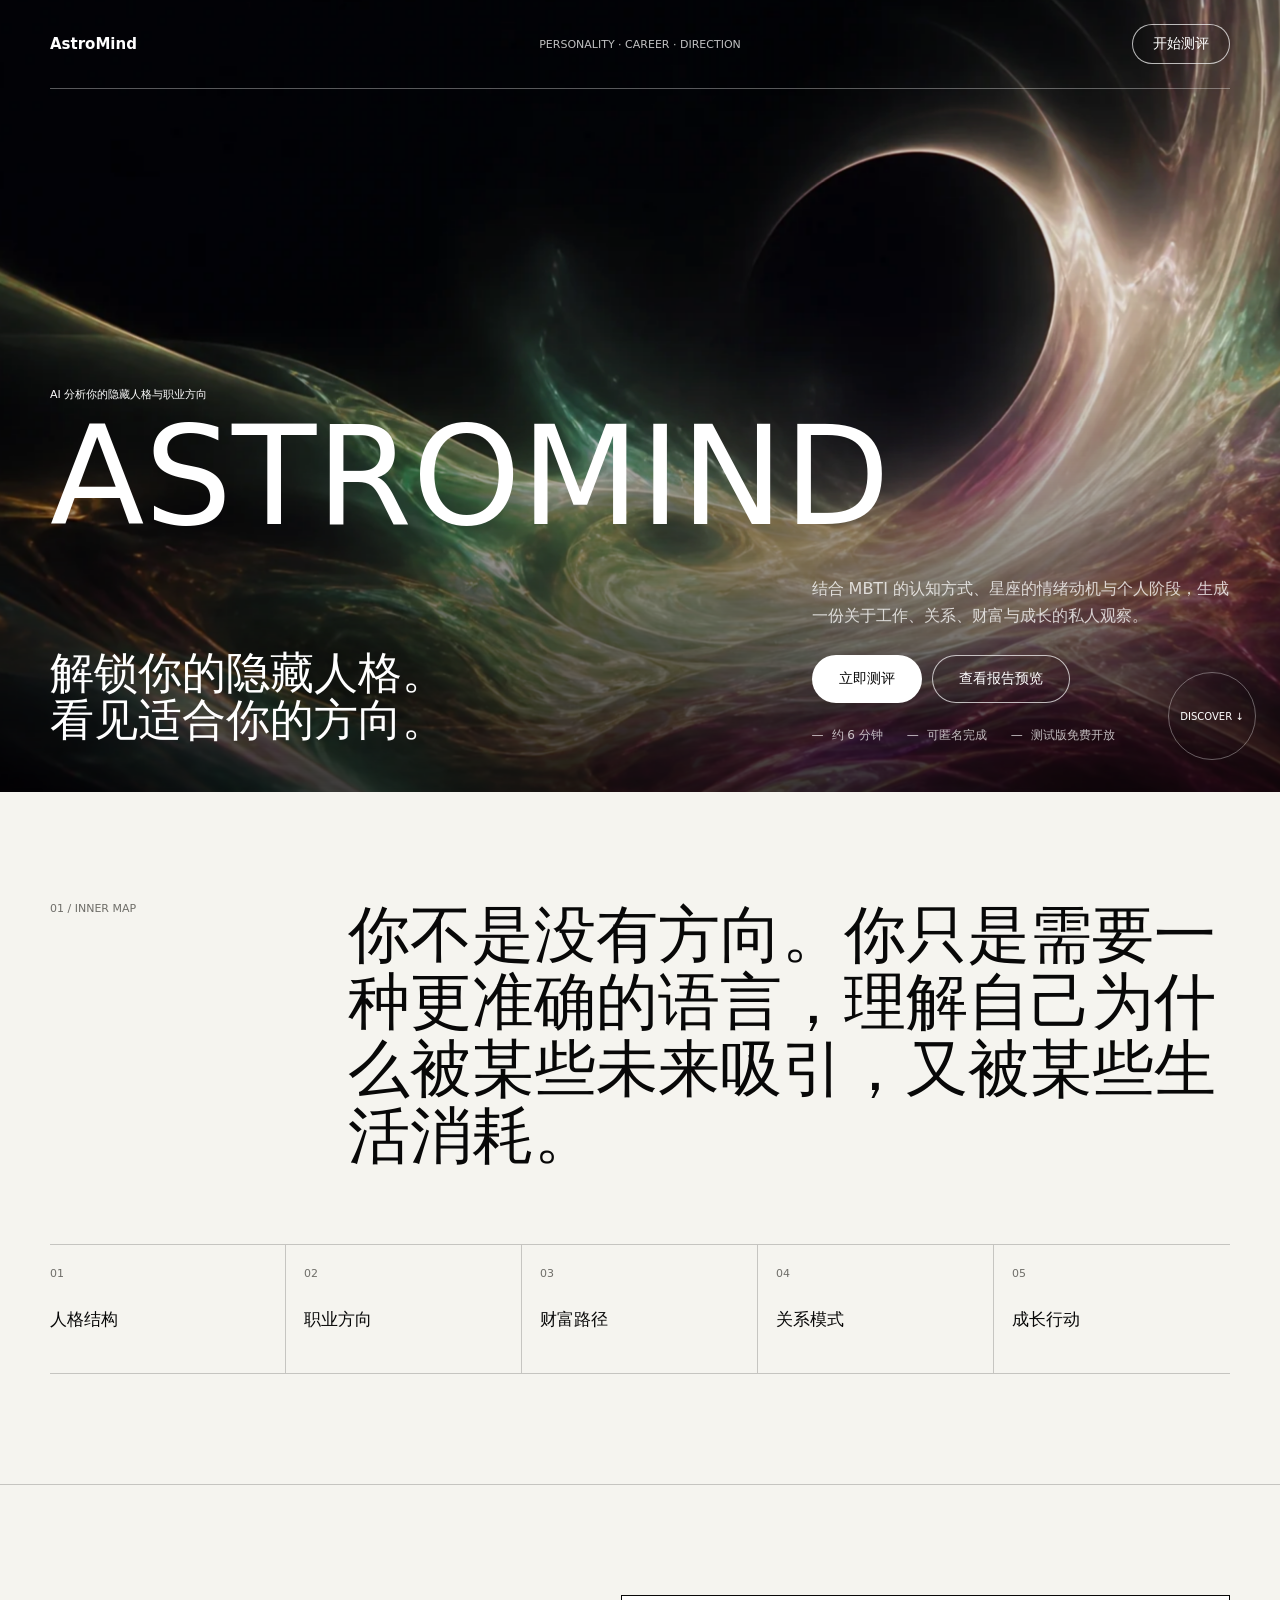
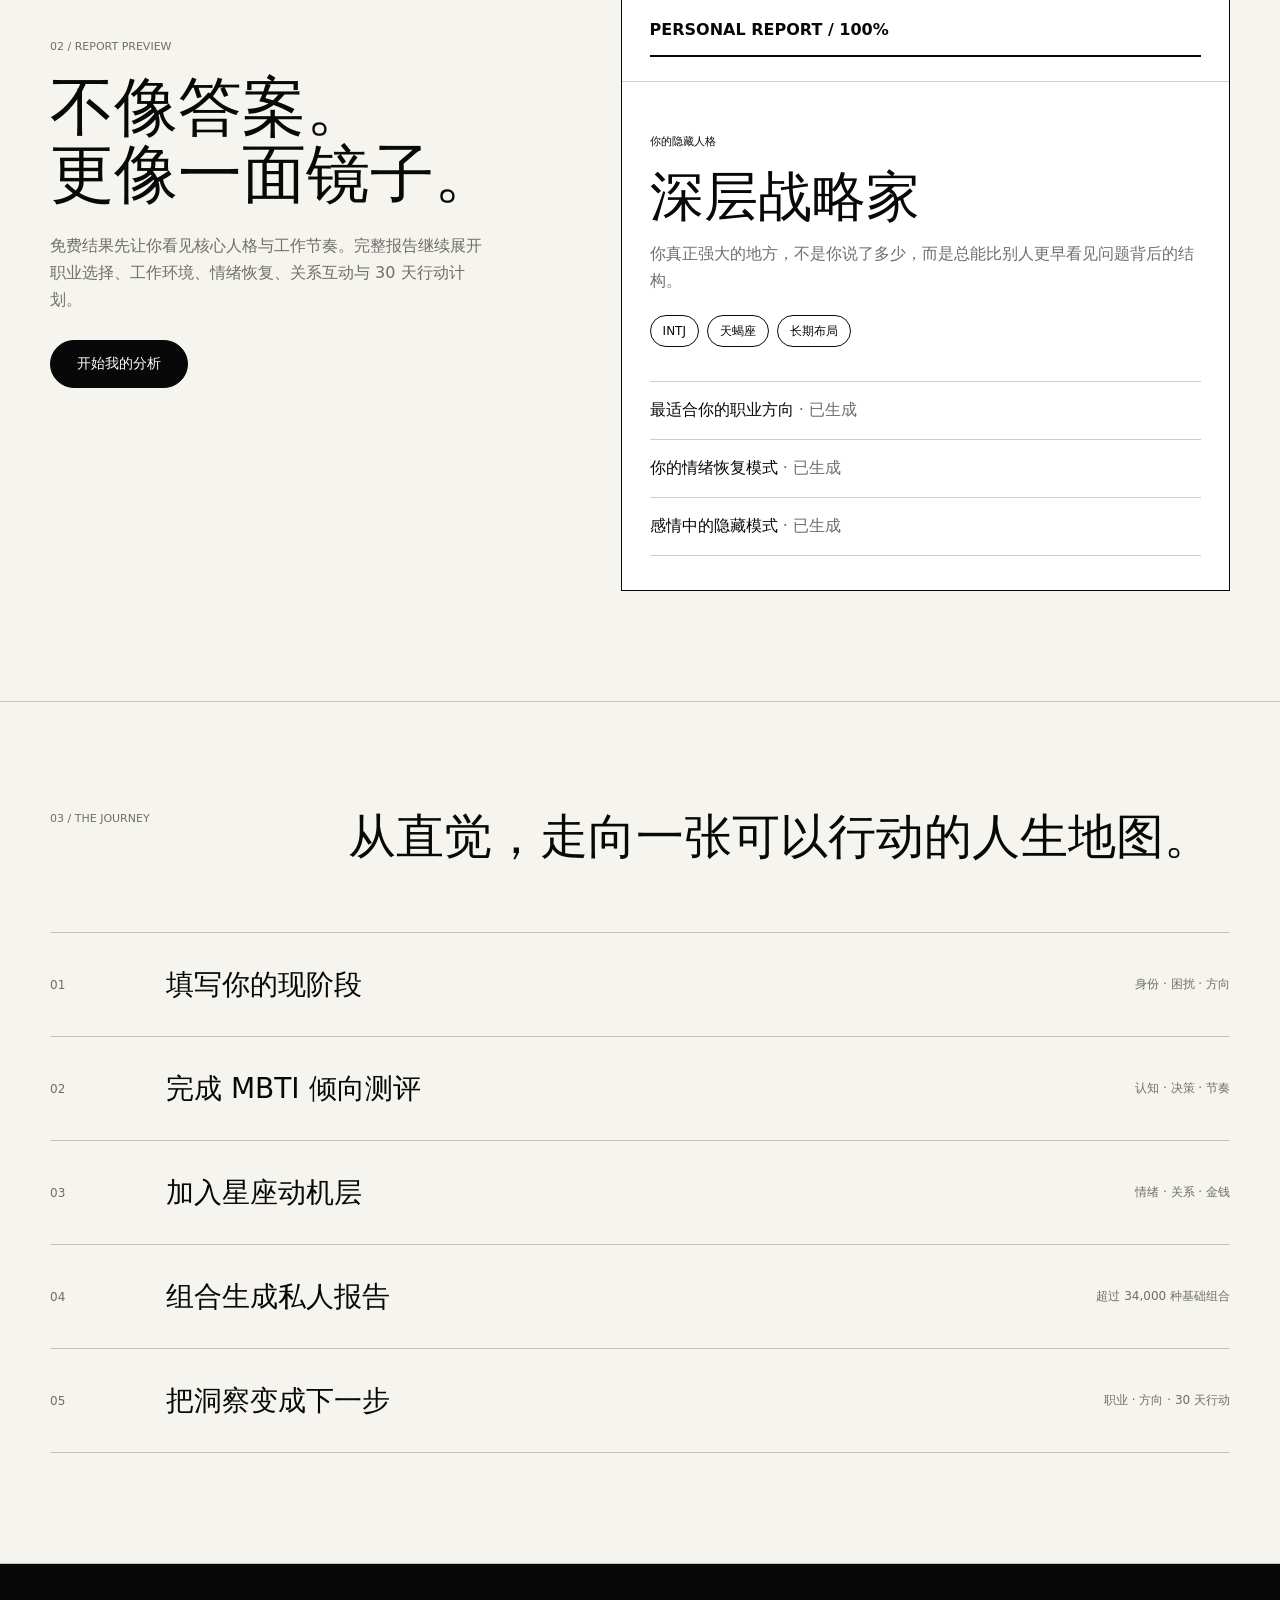
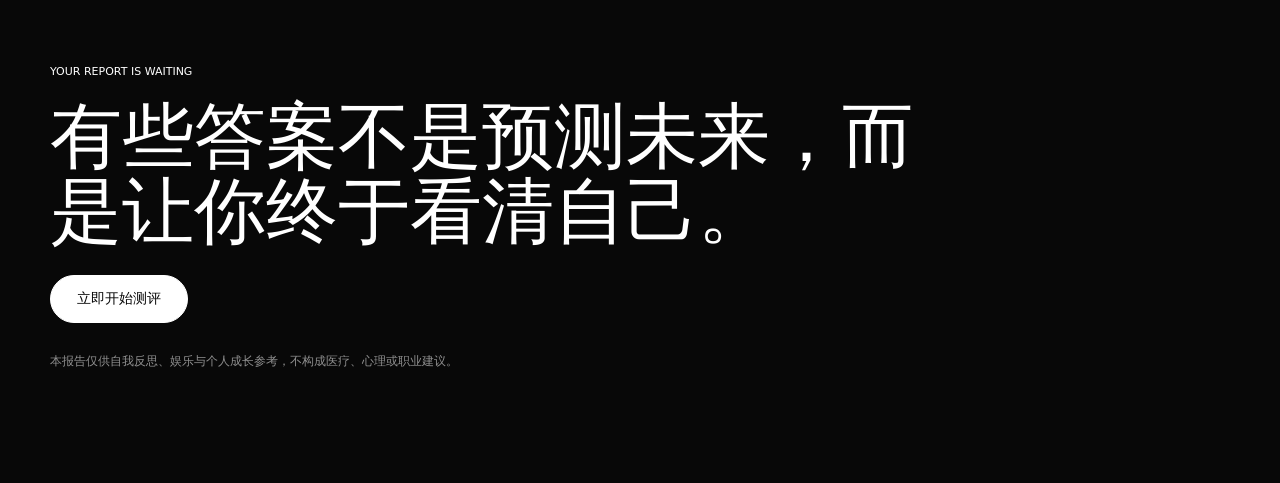
==== commit a56b8345: "Add files via upload" ====
--- a/index.html
+++ b/index.html
@@ -3,362 +3,651 @@
 <head>
   <meta charset="utf-8" />
   <meta name="viewport" content="width=device-width, initial-scale=1" />
-  <title>AstroMind 测试版</title>
+  <title>AstroMind — 解锁你的隐藏人格</title>
+  <meta name="description" content="结合 MBTI、星座与个人阶段，生成关于人格、职业、财富、关系与成长方向的私人报告。" />
+  <meta name="theme-color" content="#080808" />
   <style>
     :root {
-      --bg: #050816;
-      --panel: rgba(255,255,255,.08);
-      --line: rgba(255,255,255,.14);
-      --text: #fbf7ff;
-      --muted: #c4b5fd;
-      --gold: #f5d28a;
-      --purple: #8b5cf6;
+      --ink: #080808;
+      --ink-soft: #242424;
+      --paper: #f5f4ef;
+      --paper-bright: #ffffff;
+      --quiet: #6f6e69;
+      --hairline: rgba(8,8,8,.2);
+      --inverse-line: rgba(255,255,255,.34);
+      --champagne: #e7cf9a;
+      --jade: #72b69d;
+      --magenta: #aa315d;
+      --gold: #9a7429;
+      --ease-editorial: cubic-bezier(.19,1,.22,1);
     }
     * { box-sizing: border-box; }
+    html { scroll-behavior: smooth; }
     body {
       margin: 0;
       min-height: 100vh;
-      color: var(--text);
-      font-family: Inter, system-ui, -apple-system, "Segoe UI", sans-serif;
-      background:
-        radial-gradient(circle at 12% 8%, rgba(139,92,246,.35), transparent 30%),
-        radial-gradient(circle at 82% 18%, rgba(245,210,138,.18), transparent 24%),
-        linear-gradient(135deg, #050816, #0b1026 55%, #160d32);
       overflow-x: hidden;
-    }
-    body:before {
+      color: var(--ink);
+      background: var(--paper);
+      font-family: Inter, "PingFang SC", "Microsoft YaHei", "Noto Sans CJK SC", system-ui, sans-serif;
+      -webkit-font-smoothing: antialiased;
+    }
+    button, input, select { font: inherit; }
+    button, a { -webkit-tap-highlight-color: transparent; }
+    button:focus-visible, input:focus-visible, select:focus-visible {
+      outline: 2px solid currentColor;
+      outline-offset: 4px;
+    }
+    .wrap { width: min(1180px, calc(100% - 48px)); margin: 0 auto; position: relative; }
+    .landing { background: var(--paper); }
+    #landing {
+      transform-origin: 50% 18%;
+      transition: opacity .45s ease, transform .72s var(--ease-editorial);
+    }
+    #landing.is-leaving { opacity: 0; transform: scale(.985); pointer-events: none; }
+    .hero {
+      min-height: 88svh;
+      position: relative;
+      display: flex;
+      align-items: flex-end;
+      isolation: isolate;
+      overflow: hidden;
+      color: white;
+      --hero-x: 0px;
+      --hero-y: 0px;
+      background: #050505;
+    }
+    .hero::before {
       content: "";
-      position: fixed;
+      position: absolute;
       inset: 0;
+      z-index: 1;
       pointer-events: none;
-      background-image:
-        radial-gradient(circle, rgba(255,255,255,.82) 1px, transparent 1px),
-        radial-gradient(circle, rgba(245,210,138,.55) 1px, transparent 1px);
-      background-size: 58px 58px, 91px 91px;
-      opacity: .28;
-    }
-    .wrap { width: min(1120px, calc(100% - 32px)); margin: 0 auto; position: relative; z-index: 1; }
-    .nav { display: flex; justify-content: space-between; align-items: center; padding: 22px 0; }
-    .nav-actions { display: flex; gap: 10px; align-items: center; }
-    .lang-toggle {
-      border: 1px solid rgba(245,210,138,.32);
+      background: linear-gradient(180deg, rgba(0,0,0,.18), rgba(0,0,0,.08) 42%, rgba(0,0,0,.76));
+    }
+    .hero-media {
+      position: absolute;
+      inset: -5%;
+      z-index: 0;
+      overflow: hidden;
+      pointer-events: none;
+      background: url("assets/astromind-liquid-cosmos.webp") center 58% / cover no-repeat;
+      transform: translate3d(var(--hero-x), var(--hero-y), 0) scale(1.06);
+      transition: transform 1.6s var(--ease-editorial);
+      will-change: transform;
+    }
+    .hero-media::before,
+    .hero-media::after {
+      content: "";
+      position: absolute;
+      inset: -8%;
+      background: inherit;
+      will-change: transform, opacity, filter;
+    }
+    .hero-media::before {
+      opacity: .48;
+      mix-blend-mode: screen;
+      filter: saturate(1.18) contrast(1.04);
+      -webkit-mask-image: radial-gradient(ellipse 54% 46% at 70% 70%, #000 16%, transparent 74%);
+      mask-image: radial-gradient(ellipse 54% 46% at 70% 70%, #000 16%, transparent 74%);
+      animation: liquidRefraction 16s var(--ease-editorial) infinite alternate;
+    }
+    .hero-media::after {
+      opacity: .26;
+      mix-blend-mode: color-dodge;
+      filter: blur(2px) saturate(1.3);
+      -webkit-mask-image: linear-gradient(118deg, transparent 22%, #000 48%, transparent 74%);
+      mask-image: linear-gradient(118deg, transparent 22%, #000 48%, transparent 74%);
+      animation: liquidSheen 12s ease-in-out infinite alternate;
+    }
+    .nav {
+      position: absolute;
+      inset: 0 0 auto;
+      z-index: 2;
+      display: grid;
+      grid-template-columns: 1fr auto 1fr;
+      align-items: center;
+      width: min(1180px, calc(100% - 48px));
+      margin: 0 auto;
+      padding: 24px 0;
+      border-bottom: 1px solid var(--inverse-line);
+    }
+    .brand { color: inherit; font-size: 15px; font-weight: 600; letter-spacing: 0; }
+    .nav-note { font-size: 11px; text-transform: uppercase; color: rgba(255,255,255,.75); }
+    .nav .btn { justify-self: end; }
+    .hero-inner { position: relative; z-index: 2; width: 100%; padding: 148px 0 48px; }
+    .hero-kicker, .eyebrow {
+      margin: 0 0 20px;
+      font-size: 11px;
+      line-height: 1.4;
+      text-transform: uppercase;
+      color: currentColor;
+    }
+    .hero-title {
+      margin: 0;
+      max-width: 100%;
+      font-size: 138px;
+      line-height: .78;
+      font-weight: 400;
+      letter-spacing: 0;
+      overflow-wrap: anywhere;
+    }
+    .hero-bottom {
+      display: grid;
+      grid-template-columns: 1.25fr .75fr;
+      gap: 64px;
+      align-items: end;
+      margin-top: 46px;
+    }
+    .hero-statement {
+      margin: 0;
+      max-width: 780px;
+      font-size: 44px;
+      line-height: 1.08;
+      font-weight: 300;
+      letter-spacing: 0;
+    }
+    .hero-copy { margin: 0; max-width: 450px; color: rgba(255,255,255,.76); font-size: 16px; line-height: 1.65; }
+    h1, h2, h3 { letter-spacing: 0; }
+    h1 { margin: 0; font-size: 76px; line-height: .96; font-weight: 400; }
+    h2 { margin: 0; font-size: 48px; line-height: 1.04; font-weight: 300; }
+    h3 { margin: 0; font-size: 20px; line-height: 1.2; font-weight: 500; }
+    p { line-height: 1.68; }
+    .muted { color: var(--quiet); }
+    .lav, .gold { color: inherit; background: none; }
+    .actions { display: flex; flex-wrap: wrap; gap: 10px; margin-top: 26px; }
+    .btn {
+      --btn-bg: var(--ink);
+      --btn-fg: #ffffff;
+      --btn-fill: var(--paper-bright);
+      --btn-fill-fg: var(--ink);
+      appearance: none;
+      display: inline-flex;
+      min-height: 48px;
+      align-items: center;
+      justify-content: center;
+      border: 1px solid var(--ink);
       border-radius: 999px;
-      padding: 9px 13px;
-      color: #ffe6ae;
-      background: rgba(245,210,138,.08);
-      font-weight: 800;
+      padding: 12px 26px;
+      color: var(--btn-fg);
+      background-color: var(--btn-bg);
+      background-image: linear-gradient(var(--btn-fill), var(--btn-fill));
+      background-position: 100% 0;
+      background-repeat: no-repeat;
+      background-size: 0 100%;
+      font-size: 14px;
+      font-weight: 500;
       cursor: pointer;
-    }
-    .brand { color: var(--gold); font-weight: 800; letter-spacing: .2px; }
-    .hero { min-height: calc(100vh - 80px); display: grid; grid-template-columns: 1.05fr .95fr; gap: 36px; align-items: center; padding: 28px 0 70px; }
-    h1 { margin: 0; font-size: clamp(42px, 7vw, 82px); line-height: 1.04; letter-spacing: 0; }
-    h2 { margin: 0; font-size: clamp(28px, 4vw, 48px); letter-spacing: 0; }
-    h3 { margin: 0; }
-    p { line-height: 1.75; }
-    .lav { background: linear-gradient(135deg, white, #c4b5fd 50%, #a78bfa); -webkit-background-clip: text; color: transparent; }
-    .gold { background: linear-gradient(135deg, #fff2c7, #f5d28a, #c99b42); -webkit-background-clip: text; color: transparent; }
-    .muted { color: var(--muted); }
+      transition:
+        color .38s ease,
+        background-size .62s var(--ease-editorial),
+        background-position .62s var(--ease-editorial),
+        transform .3s var(--ease-editorial),
+        border-color .38s ease;
+    }
+    .btn:hover {
+      color: var(--btn-fill-fg);
+      background-position: 0 0;
+      background-size: 100% 100%;
+      transform: translateY(-2px);
+    }
+    .btn:active {
+      transform: translateY(0) scale(.97);
+      transition-duration: .12s;
+    }
+    .btn.secondary {
+      --btn-bg: transparent;
+      --btn-fg: var(--ink);
+      --btn-fill: var(--ink);
+      --btn-fill-fg: #ffffff;
+    }
+    .hero .btn {
+      --btn-bg: #ffffff;
+      --btn-fg: var(--ink);
+      --btn-fill: #050505;
+      --btn-fill-fg: #ffffff;
+      border-color: rgba(255,255,255,.7);
+    }
+    .hero .btn.secondary {
+      --btn-bg: rgba(0,0,0,.08);
+      --btn-fg: #ffffff;
+      --btn-fill: #ffffff;
+      --btn-fill-fg: var(--ink);
+    }
+    .nav .btn { min-height: 40px; padding: 8px 20px; }
+    .btn:disabled { opacity: .42; cursor: not-allowed; transform: none; }
+    .hero-meta {
+      display: flex;
+      flex-wrap: wrap;
+      gap: 10px 24px;
+      align-items: center;
+      margin-top: 24px;
+      color: rgba(255,255,255,.72);
+      font-size: 12px;
+    }
+    .hero-meta span::before { content: "—"; margin-right: 8px; }
+    .scroll-mark {
+      position: absolute;
+      right: 24px;
+      bottom: 32px;
+      z-index: 2;
+      width: 88px;
+      height: 88px;
+      display: grid;
+      place-items: center;
+      border: 1px solid var(--inverse-line);
+      border-radius: 50%;
+      color: white;
+      font-size: 10px;
+      animation: orbit 14s linear infinite;
+    }
+    .editorial-section { padding: 110px 0; border-bottom: 1px solid var(--hairline); }
+    .editorial-grid {
+      display: grid;
+      grid-template-columns: .42fr 1.58fr;
+      gap: 64px;
+      align-items: start;
+    }
+    .section-index { font-size: 11px; color: var(--quiet); }
+    .manifesto {
+      margin: 0;
+      max-width: 980px;
+      font-size: 62px;
+      line-height: 1.08;
+      font-weight: 300;
+    }
+    .feature-line {
+      display: grid;
+      grid-template-columns: repeat(5, 1fr);
+      margin-top: 74px;
+      border-top: 1px solid var(--hairline);
+      border-bottom: 1px solid var(--hairline);
+    }
+    .feature-line > div { min-height: 128px; padding: 22px 18px 22px 0; border-right: 1px solid var(--hairline); }
+    .feature-line > div:last-child { border-right: 0; padding-left: 18px; }
+    .feature-line > div:not(:first-child) { padding-left: 18px; }
+    .feature-line b { display: block; margin-bottom: 28px; font-size: 11px; font-weight: 500; color: var(--quiet); }
+    .feature-line span { font-size: 17px; }
+    .preview-layout {
+      display: grid;
+      grid-template-columns: .9fr 1.1fr;
+      gap: 72px;
+      align-items: start;
+    }
+    .preview-copy { position: sticky; top: 32px; padding-top: 18px; }
+    .preview-copy h2 { font-size: 64px; }
+    .preview-copy p { max-width: 440px; margin-top: 26px; color: var(--quiet); }
+    .preview {
+      overflow: hidden;
+      border: 1px solid var(--ink);
+      background: var(--paper-bright);
+      padding: 0;
+    }
+    .preview-head { padding: 24px 28px; border-bottom: 1px solid var(--hairline); }
+    .preview-body { padding: 52px 28px 34px; }
+    .preview-body h2 { font-size: 54px; }
+    .bar { height: 2px; overflow: hidden; margin-top: 16px; background: #d5d3cc; }
+    .bar span { display: block; width: 100%; height: 100%; background: var(--ink); }
     .pill, .badge {
-      display: inline-flex; gap: 8px; align-items: center;
-      border: 1px solid rgba(245,210,138,.32);
-      background: rgba(245,210,138,.1);
-      color: #ffe6ae;
+      display: inline-flex;
+      align-items: center;
+      min-height: 32px;
+      padding: 6px 12px;
+      border: 1px solid currentColor;
       border-radius: 999px;
-      padding: 9px 13px;
-      font-size: 13px;
-    }
-    .pills { display: flex; flex-wrap: wrap; gap: 10px; margin-top: 24px; }
-    .card {
-      border: 1px solid var(--line);
-      background: linear-gradient(145deg, rgba(255,255,255,.11), rgba(255,255,255,.04));
-      box-shadow: 0 24px 80px rgba(0,0,0,.3);
-      backdrop-filter: blur(18px);
-      border-radius: 8px;
-      padding: 24px;
-    }
-    .btn {
-      appearance: none;
+      color: inherit;
+      background: transparent;
+      font-size: 12px;
+    }
+    a.badge { text-decoration: none; transition: color .25s ease, background .25s ease; }
+    a.badge:hover { color: var(--paper-bright) !important; background: var(--ink); }
+    .pills { display: flex; flex-wrap: wrap; gap: 8px; margin-top: 20px; }
+    .locked {
+      margin-top: 0;
+      padding: 18px 0;
       border: 0;
-      border-radius: 8px;
-      min-height: 48px;
-      padding: 13px 18px;
-      color: #050816;
-      background: linear-gradient(135deg, #f5d28a, #ffe6ae, #c4b5fd);
-      font-weight: 800;
-      cursor: pointer;
-      box-shadow: 0 0 36px rgba(245,210,138,.18);
-    }
-    .btn.secondary {
+      border-top: 1px solid var(--hairline);
+      border-radius: 0;
+      background: transparent;
+      filter: none;
+    }
+    .locked:last-child { border-bottom: 1px solid var(--hairline); }
+    .process-list { margin-top: 70px; border-top: 1px solid var(--hairline); }
+    .process-row {
+      display: grid;
+      grid-template-columns: 90px 1fr auto;
+      gap: 26px;
+      align-items: center;
+      min-height: 104px;
+      border-bottom: 1px solid var(--hairline);
+    }
+    .process-row span { color: var(--quiet); font-size: 12px; }
+    .process-row strong { font-size: 28px; font-weight: 400; }
+    .process-row em { font-style: normal; font-size: 12px; color: var(--quiet); }
+    .final-cta {
+      position: relative;
+      overflow: hidden;
+      padding: 100px 0;
       color: white;
-      border: 1px solid rgba(255,255,255,.16);
-      background: rgba(255,255,255,.08);
-      box-shadow: none;
-    }
-    .btn:disabled { opacity: .45; cursor: not-allowed; }
-    .actions { display: flex; flex-wrap: wrap; gap: 12px; margin-top: 28px; }
-    .preview { padding: 0; overflow: hidden; }
-    .preview-head { padding: 24px; border-bottom: 1px solid var(--line); }
-    .bar { height: 10px; background: rgba(255,255,255,.1); border-radius: 999px; overflow: hidden; }
-    .bar span { display: block; height: 100%; width: 100%; background: linear-gradient(90deg, var(--gold), var(--purple)); }
-    .locked { margin-top: 14px; padding: 16px; background: rgba(255,255,255,.06); border: 1px solid rgba(255,255,255,.1); border-radius: 8px; filter: blur(.2px); }
-    .section { padding: 70px 0; }
-    .grid { display: grid; gap: 16px; }
+      background: var(--ink);
+    }
+    .final-cta h2 { max-width: 900px; font-size: 72px; }
+    .final-cta .btn {
+      --btn-bg: #ffffff;
+      --btn-fg: var(--ink);
+      --btn-fill: var(--champagne);
+      --btn-fill-fg: var(--ink);
+      border-color: white;
+    }
+    .section { padding: 88px 0; }
+    .grid { display: grid; gap: 0 30px; }
     .grid-3 { grid-template-columns: repeat(3, 1fr); }
     .grid-2 { grid-template-columns: repeat(2, 1fr); }
-    .screen { min-height: 100vh; display: none; align-items: center; padding: 40px 0; }
+    .card {
+      padding: 30px 0;
+      border: 0;
+      border-top: 1px solid var(--hairline);
+      border-radius: 0;
+      background: transparent;
+      box-shadow: none;
+    }
+    .card > h2 { margin-bottom: 22px; font-size: 34px; }
+    .screen { min-height: 100vh; display: none; align-items: center; padding: 54px 0; }
     .screen.active { display: flex; }
-    .test { width: min(760px, 100%); margin: 0 auto; }
-    .progress { margin-bottom: 24px; }
-    .progress-line { height: 8px; border-radius: 999px; background: rgba(255,255,255,.1); overflow: hidden; margin-top: 10px; }
-    .progress-line span { display: block; height: 100%; background: linear-gradient(90deg, var(--gold), var(--purple)); transition: width .25s; }
+    .screen.active .test { animation: screenEnter .78s var(--ease-editorial) both; }
+    #app { color: var(--ink); background: var(--paper); }
+    #analyzing { color: white; background: #050505; }
+    #analyzing .card { border-color: var(--inverse-line); }
+    #analyzing .muted { color: rgba(255,255,255,.62); }
+    #result, #full { min-height: 100vh; background: var(--paper); }
+    #result:not(.hidden) .wrap,
+    #full:not(.hidden) .wrap { animation: reportReveal .9s var(--ease-editorial) both; }
+    .test { width: min(780px, 100%); margin: 0 auto; }
+    .progress { margin-bottom: 46px; }
+    .progress .brand { margin-bottom: 14px; }
+    .progress-line { height: 2px; overflow: hidden; background: #d5d3cc; }
+    .progress-line span { display: block; height: 100%; background: var(--ink); transition: width .45s var(--ease-editorial); }
+    #stepCard { padding: 46px 0; border-bottom: 1px solid var(--hairline); }
+    #stepCard.question-enter { animation: questionEnter .58s var(--ease-editorial) both; }
+    #stepCard.has-error { animation: validationNudge .32s ease both; }
+    #stepCard h2 { max-width: 680px; font-size: 46px; }
+    .question-context { margin: 0 0 12px; color: var(--quiet); font-size: 12px; text-transform: uppercase; }
+    .validation {
+      min-height: 22px;
+      margin: 18px 0 0;
+      color: #8f2847;
+      font-size: 13px;
+      font-weight: 600;
+    }
     input, select {
       width: 100%;
-      border: 1px solid rgba(255,255,255,.14);
-      background: rgba(255,255,255,.08);
-      color: white;
-      border-radius: 8px;
-      padding: 14px;
+      min-height: 58px;
+      padding: 14px 0;
+      border: 0;
+      border-bottom: 1px solid var(--ink);
+      border-radius: 0;
       outline: 0;
-    }
-    option { color: #111827; }
-    .choices { display: grid; gap: 12px; margin-top: 18px; }
+      color: var(--ink);
+      background: transparent;
+      font-size: 18px;
+    }
+    option { color: var(--ink); }
+    .choices { display: grid; gap: 0; margin-top: 28px; border-top: 1px solid var(--hairline); }
     .choice {
+      min-height: 58px;
+      padding: 15px 4px;
+      border: 0;
+      border-bottom: 1px solid var(--hairline);
+      border-radius: 0;
       text-align: left;
-      border: 1px solid rgba(255,255,255,.12);
-      background: rgba(255,255,255,.06);
-      color: var(--muted);
-      border-radius: 8px;
-      padding: 15px;
-      cursor: pointer;
-    }
-    .choice.selected { border-color: var(--gold); background: rgba(245,210,138,.14); color: white; }
-    .likert { grid-template-columns: repeat(5, 1fr); }
-    .orb {
-      width: 210px; height: 210px; border-radius: 50%; margin: 0 auto 24px;
-      background: radial-gradient(circle at 38% 30%, #f8e9b7, #8b5cf6 38%, #080a18 72%);
-      box-shadow: 0 0 70px rgba(139,92,246,.45);
-      animation: pulse 2.4s infinite ease-in-out;
-    }
-    @keyframes pulse { 50% { transform: scale(1.08); filter: brightness(1.2); } }
-    .report-cover { border-color: rgba(245,210,138,.35); background: radial-gradient(circle at 16% 0%, rgba(245,210,138,.16), transparent 30%), rgba(255,255,255,.07); }
-    .small { font-size: 13px; color: rgba(255,255,255,.55); }
-    .hidden { display: none !important; }
-    .career-card, .relationship-card {
-      margin-top: 14px;
-      padding: 16px;
-      border: 1px solid rgba(255,255,255,.11);
-      border-radius: 8px;
-      background: rgba(255,255,255,.055);
-    }
-    .career-top { display: flex; justify-content: space-between; gap: 14px; align-items: flex-start; }
-    .match {
-      flex: 0 0 auto;
-      color: #050816;
-      background: linear-gradient(135deg, #f5d28a, #c4b5fd);
-      border-radius: 999px;
-      padding: 7px 10px;
-      font-size: 12px;
-      font-weight: 900;
-    }
-    .career-card ul, .relationship-card ul {
-      margin: 12px 0 0;
-      padding-left: 18px;
-      color: var(--muted);
-      line-height: 1.7;
-    }
-    .signal-grid {
-      display: grid;
-      grid-template-columns: repeat(2, 1fr);
-      gap: 12px;
-      margin-top: 14px;
-    }
-    .signal {
-      border: 1px solid rgba(245,210,138,.18);
-      border-radius: 8px;
-      padding: 13px;
-      background: rgba(245,210,138,.07);
-    }
-    .signal b { color: #ffe6ae; }
-    .payment-note {
-      margin-top: 18px;
-      padding: 16px;
-      border: 1px solid rgba(255,255,255,.11);
-      border-radius: 8px;
-      background: rgba(255,255,255,.055);
-      text-align: left;
-    }
-    .payment-methods {
-      display: flex;
-      flex-wrap: wrap;
-      gap: 8px;
-      margin-top: 10px;
-    }
-    .method {
-      border: 1px solid rgba(255,255,255,.13);
-      border-radius: 999px;
-      padding: 7px 10px;
-      color: #ffe6ae;
-      background: rgba(245,210,138,.08);
-      font-size: 12px;
-      font-weight: 800;
-    }
-    .legal-footer {
-      position: relative;
-      z-index: 1;
-      border-top: 1px solid rgba(255,255,255,.12);
-      padding: 28px 0 34px;
-      background: rgba(5,8,22,.48);
-    }
-    .legal-inner {
-      display: flex;
-      flex-wrap: wrap;
-      gap: 14px 22px;
-      align-items: center;
-      justify-content: space-between;
-    }
-    .legal-links {
-      display: flex;
-      flex-wrap: wrap;
-      gap: 12px;
-    }
-    .legal-links button {
-      border: 0;
-      padding: 0;
-      color: #ffe6ae;
+      color: var(--quiet);
       background: transparent;
       cursor: pointer;
-      font: inherit;
-      font-weight: 800;
-    }
-    .legal-modal {
-      position: fixed;
-      inset: 0;
-      z-index: 20;
-      display: grid;
-      place-items: center;
-      padding: 20px;
-      background: rgba(0,0,0,.68);
-    }
-    .legal-panel {
-      position: relative;
-      width: min(780px, 100%);
-      max-height: min(86vh, 760px);
-      overflow: auto;
-      border: 1px solid rgba(255,255,255,.16);
-      border-radius: 8px;
-      padding: 28px;
-      background: #090d22;
-      box-shadow: 0 28px 90px rgba(0,0,0,.45);
-    }
-    .legal-panel h2 { font-size: clamp(26px, 4vw, 40px); }
-    .legal-panel h3 { margin-top: 22px; color: #ffe6ae; }
-    .legal-panel ul { padding-left: 20px; color: var(--muted); line-height: 1.75; }
-    .legal-panel blockquote {
-      margin: 18px 0;
-      padding: 14px 18px;
-      border-left: 4px solid var(--gold);
-      background: rgba(245,210,138,.08);
+      transition: color .25s ease, padding .6s var(--ease-editorial), background .25s ease;
+    }
+    .choice:hover { padding-left: 14px; color: var(--ink); }
+    .choice.selected {
+      padding-left: 14px;
+      color: var(--ink);
+      background: rgba(0,0,0,.045);
+      box-shadow: inset 3px 0 0 var(--ink);
+    }
+    .likert { grid-template-columns: repeat(5, 1fr); }
+    .likert .choice { min-height: 112px; padding: 18px 10px; text-align: center; border-right: 1px solid var(--hairline); }
+    .likert .choice:last-child { border-right: 0; }
+    .orb {
+      width: 214px;
+      height: 214px;
+      margin: 0 auto 36px;
+      border: 1px solid rgba(255,255,255,.35);
+      border-radius: 50%;
+      background: #030303 url("assets/astromind-liquid-cosmos.webp") 60% 56% / 560px auto no-repeat;
+      box-shadow: inset 0 0 42px rgba(0,0,0,.8), 0 0 56px rgba(231,207,154,.18);
+      animation: breathe 3.4s var(--ease-editorial) infinite;
+    }
+    .report-cover {
+      min-height: 440px;
+      display: flex;
+      flex-direction: column;
+      justify-content: flex-end;
+      padding: 42px;
+      border: 0;
       color: white;
-      line-height: 1.7;
-    }
-    .legal-close {
-      position: absolute;
-      top: 14px;
-      right: 14px;
-      width: 38px;
-      height: 38px;
-      border: 1px solid rgba(255,255,255,.14);
-      border-radius: 8px;
-      color: white;
-      background: rgba(255,255,255,.08);
-      cursor: pointer;
-      font-size: 24px;
-      line-height: 1;
-    }
-    .admin-panel {
-      position: relative;
-      z-index: 1;
-      padding: 28px 0;
-      border-top: 1px solid rgba(245,210,138,.18);
-      background: rgba(245,210,138,.055);
-    }
-    .admin-box {
-      display: grid;
-      gap: 14px;
-      border: 1px solid rgba(245,210,138,.2);
-      border-radius: 8px;
-      padding: 20px;
-      background: rgba(255,255,255,.055);
-    }
-    .admin-actions {
-      display: flex;
-      flex-wrap: wrap;
-      gap: 10px;
-    }
-    .admin-table {
-      width: 100%;
-      border-collapse: collapse;
-      color: var(--muted);
-      font-size: 13px;
-    }
-    .admin-table th,
-    .admin-table td {
-      border-bottom: 1px solid rgba(255,255,255,.1);
-      padding: 10px;
-      text-align: left;
-      vertical-align: top;
-    }
-    .admin-table th {
-      color: #ffe6ae;
-      font-weight: 800;
-    }
-    @media (max-width: 820px) {
-      .hero, .grid-2, .grid-3, .signal-grid { grid-template-columns: 1fr; }
+      background:
+        linear-gradient(180deg, rgba(0,0,0,.08), rgba(0,0,0,.76)),
+        #030303 url("assets/astromind-liquid-cosmos.webp") center / cover no-repeat;
+    }
+    .report-cover h1 { max-width: 900px; font-size: 72px; }
+    .report-cover .muted { color: rgba(255,255,255,.7); }
+    .comparison-note {
+      width: min(760px, 100%);
+      margin: 20px 0 0;
+      padding: 16px 0 0;
+      border-top: 1px solid rgba(255,255,255,.28);
+      color: rgba(255,255,255,.82);
+    }
+    #result .grid-3 .card { min-height: 260px; }
+    #full .grid-2 > .card { padding: 42px 0 54px; }
+    #full .grid-2 > .card[style*="grid-column"] { padding-top: 56px; }
+    #full .badge { color: var(--ink); }
+    .small { font-size: 12px; color: var(--quiet); }
+    .hidden { display: none !important; }
+    @keyframes orbit { to { transform: rotate(360deg); } }
+    @keyframes breathe { 50% { transform: scale(1.035) rotate(2deg); filter: brightness(1.12); } }
+    @keyframes liquidRefraction {
+      0% { transform: translate3d(-1.5%, 1%, 0) scale(1.02) rotate(-.4deg); opacity: .36; }
+      48% { transform: translate3d(1.8%, -1.2%, 0) scale(1.08) rotate(.7deg); opacity: .55; }
+      100% { transform: translate3d(-.4%, -2%, 0) scale(1.04) rotate(-.2deg); opacity: .42; }
+    }
+    @keyframes liquidSheen {
+      0% { transform: translate3d(-4%, 0, 0) scale(1.04); opacity: .15; }
+      55% { transform: translate3d(3%, -1%, 0) scale(1.1); opacity: .32; }
+      100% { transform: translate3d(5%, 1.5%, 0) scale(1.06); opacity: .2; }
+    }
+    @keyframes screenEnter {
+      from { opacity: 0; transform: translateY(22px); }
+      to { opacity: 1; transform: translateY(0); }
+    }
+    @keyframes questionEnter {
+      from { opacity: 0; transform: translate3d(0, 16px, 0); }
+      to { opacity: 1; transform: translate3d(0, 0, 0); }
+    }
+    @keyframes validationNudge {
+      0%, 100% { transform: translateX(0); }
+      35% { transform: translateX(-7px); }
+      70% { transform: translateX(5px); }
+    }
+    @keyframes reportReveal {
+      from { opacity: 0; transform: translateY(28px); }
+      to { opacity: 1; transform: translateY(0); }
+    }
+    @media (max-width: 900px) {
+      .hero-title { font-size: 86px; }
+      .hero-bottom, .preview-layout { grid-template-columns: 1fr; gap: 34px; }
+      .hero-statement { font-size: 36px; }
+      .editorial-grid { grid-template-columns: 1fr; gap: 24px; }
+      .manifesto { font-size: 48px; }
+      .feature-line { grid-template-columns: repeat(2, 1fr); }
+      .feature-line > div { border-bottom: 1px solid var(--hairline); }
+      .preview-copy { position: static; }
+      .grid-2, .grid-3 { grid-template-columns: 1fr; }
+      .final-cta h2 { font-size: 52px; }
+    }
+    @media (max-width: 600px) {
+      .wrap, .nav { width: min(100% - 28px, 1180px); }
+      .nav { grid-template-columns: 1fr auto; padding: 16px 0; }
+      .nav-note { display: none; }
+      .hero { min-height: 92svh; }
+      .hero-media { background-position: 57% 56%; }
+      .hero-inner { padding: 126px 0 28px; }
+      .hero-title { font-size: 58px; line-height: .84; }
+      .hero-bottom { margin-top: 34px; }
+      .hero-statement { font-size: 30px; }
+      .hero-copy { font-size: 14px; }
+      .hero-meta { padding-right: 72px; }
+      .scroll-mark { right: 14px; bottom: 20px; width: 64px; height: 64px; font-size: 8px; }
+      .editorial-section { padding: 72px 0; }
+      .manifesto { font-size: 38px; }
+      .feature-line { grid-template-columns: 1fr; margin-top: 48px; }
+      .feature-line > div, .feature-line > div:not(:first-child), .feature-line > div:last-child {
+        min-height: auto;
+        padding: 18px 0;
+        border-right: 0;
+      }
+      .feature-line b { margin-bottom: 10px; }
+      .preview-copy h2 { font-size: 44px; }
+      .preview-body { padding: 38px 20px 24px; }
+      .preview-body h2 { font-size: 40px; }
+      .process-row { grid-template-columns: 48px 1fr; min-height: 88px; }
+      .process-row strong { font-size: 21px; }
+      .process-row em { display: none; }
+      .final-cta { padding: 72px 0; }
+      .final-cta h2 { font-size: 42px; }
+      .section { padding: 48px 0; }
+      .screen { padding: 30px 0; align-items: flex-start; }
+      #stepCard h2 { font-size: 34px; }
       .likert { grid-template-columns: 1fr; }
-      .career-top { display: block; }
-      .match { display: inline-block; margin-top: 10px; }
+      .likert .choice { min-height: 58px; text-align: left; border-right: 0; }
+      .report-cover { min-height: 390px; padding: 26px 20px; background-position: 58% center; }
+      .report-cover h1 { font-size: 48px; }
+      #result .grid-3 .card { min-height: auto; }
+    }
+    @media (prefers-reduced-motion: reduce) {
+      html { scroll-behavior: auto; }
+      *, *::before, *::after { animation-duration: .01ms !important; animation-iteration-count: 1 !important; transition-duration: .01ms !important; }
+      .hero-media { transform: scale(1.04); }
+    }
+    @media print {
+      .btn, .actions { display: none !important; }
+      body, #full { background: white; }
+      .report-cover { min-height: 320px; print-color-adjust: exact; }
+      .card, .locked { break-inside: avoid; }
     }
   </style>
 </head>
 <body>
-  <div id="landing">
-    <div class="wrap">
-      <div class="nav"><div class="brand">AstroMind</div><div class="nav-actions"><button class="lang-toggle" id="langToggle" type="button" onclick="toggleLanguage()">English</button><button class="btn secondary" data-i18n="navStart" onclick="startTest()">立即测评</button></div></div>
-      <section class="hero">
-        <div>
-          <div class="pill">AI 分析你的隐藏人格与职业命运</div>
-          <h1 class="lav" style="margin-top:18px">解锁你的隐藏人格</h1>
-          <p class="muted" style="font-size:20px">结合 MBTI、星座与 AI 深度分析，找到你天生适合的工作、人际模式与人生方向。</p>
-          <div class="actions"><button class="btn" onclick="startTest()">立即测评</button><button class="btn secondary" onclick="document.getElementById('sample').scrollIntoView()">先查看免费结果</button></div>
-          <p class="small">已有 126,564 人完成测评</p>
-          <div class="pills"><span class="badge">性格分析</span><span class="badge">职业推荐</span><span class="badge">财富潜能</span><span class="badge">感情模式</span><span class="badge">成长建议</span></div>
-        </div>
-        <div class="card preview">
-          <div class="preview-head"><b style="color:var(--gold)">已完成分析 100%</b><div class="bar" style="margin-top:14px"><span></span></div></div>
-          <div style="padding:24px">
-            <p class="muted">你的隐藏人格</p><h2 class="gold">深层战略家</h2>
-            <p class="muted">你真正强大的地方，不是你说了多少，而是你总能比别人更早看见问题背后的结构。</p>
-            <div class="locked">最适合你的职业方向 · 已生成</div>
-            <div class="locked">财富潜能与赚钱方式 · 已生成</div>
-            <div class="locked">感情中的隐藏模式 · 已生成</div>
+  <div id="landing" class="landing">
+    <section class="hero">
+      <div class="hero-media" aria-hidden="true"></div>
+      <div class="nav">
+        <div class="brand">AstroMind</div>
+        <div class="nav-note">Personality · Career · Direction</div>
+        <button class="btn secondary" onclick="startTest()">开始测评</button>
+      </div>
+      <div class="hero-inner">
+        <div class="wrap">
+          <p class="hero-kicker">AI 分析你的隐藏人格与职业方向</p>
+          <h1 class="hero-title">ASTROMIND</h1>
+          <div class="hero-bottom">
+            <p class="hero-statement">解锁你的隐藏人格。<br>看见适合你的方向。</p>
+            <div>
+              <p class="hero-copy">结合 MBTI 的认知方式、星座的情绪动机与个人阶段，生成一份关于工作、关系、财富与成长的私人观察。</p>
+              <div class="actions">
+                <button class="btn" onclick="startTest()">立即测评</button>
+                <button class="btn secondary" onclick="document.getElementById('sample').scrollIntoView()">查看报告预览</button>
+              </div>
+              <div class="hero-meta"><span>约 6 分钟</span><span>可匿名完成</span><span>测试版免费开放</span></div>
+            </div>
           </div>
         </div>
-      </section>
-      <section class="section" id="sample">
-        <h2>一次性解锁，无订阅，无隐藏费用</h2>
-        <div class="grid grid-3" style="margin-top:22px">
-          <div class="card"><h3>双重系统推算</h3><p class="muted">MBTI + 星座融合，同时看见思考方式与情绪动机。</p></div>
-          <div class="card"><h3>AI-style 深度分析</h3><p class="muted">生成更像个人专属的职业与人生报告。</p></div>
-          <div class="card"><h3>精美视觉报告</h3><p class="muted">适合收藏、截图分享，也适合和朋友比较结果。</p></div>
+      </div>
+      <div class="scroll-mark" aria-hidden="true">DISCOVER ↓</div>
+    </section>
+
+    <section class="editorial-section">
+      <div class="wrap">
+        <div class="editorial-grid">
+          <div class="section-index">01 / INNER MAP</div>
+          <p class="manifesto">你不是没有方向。你只是需要一种更准确的语言，理解自己为什么被某些未来吸引，又被某些生活消耗。</p>
         </div>
-      </section>
-    </div>
+        <div class="feature-line">
+          <div><b>01</b><span>人格结构</span></div>
+          <div><b>02</b><span>职业方向</span></div>
+          <div><b>03</b><span>财富路径</span></div>
+          <div><b>04</b><span>关系模式</span></div>
+          <div><b>05</b><span>成长行动</span></div>
+        </div>
+      </div>
+    </section>
+
+    <section class="editorial-section" id="sample">
+      <div class="wrap preview-layout">
+        <div class="preview-copy">
+          <p class="eyebrow">02 / REPORT PREVIEW</p>
+          <h2>不像答案。<br>更像一面镜子。</h2>
+          <p>免费结果先让你看见核心人格与工作节奏。完整报告继续展开职业选择、工作环境、情绪恢复、关系互动与 30 天行动计划。</p>
+          <div class="actions"><button class="btn" onclick="startTest()">开始我的分析</button></div>
+        </div>
+        <div class="preview">
+          <div class="preview-head">
+            <b>PERSONAL REPORT / 100%</b>
+            <div class="bar"><span></span></div>
+          </div>
+          <div class="preview-body">
+            <p class="eyebrow">你的隐藏人格</p>
+            <h2>深层战略家</h2>
+            <p class="muted">你真正强大的地方，不是你说了多少，而是总能比别人更早看见问题背后的结构。</p>
+            <div class="pills"><span class="badge">INTJ</span><span class="badge">天蝎座</span><span class="badge">长期布局</span></div>
+            <div style="margin-top:34px">
+              <div class="locked">最适合你的职业方向 <span class="muted">· 已生成</span></div>
+              <div class="locked">你的情绪恢复模式 <span class="muted">· 已生成</span></div>
+              <div class="locked">感情中的隐藏模式 <span class="muted">· 已生成</span></div>
+            </div>
+          </div>
+        </div>
+      </div>
+    </section>
+
+    <section class="editorial-section">
+      <div class="wrap">
+        <div class="editorial-grid">
+          <div class="section-index">03 / THE JOURNEY</div>
+          <h2>从直觉，走向一张可以行动的人生地图。</h2>
+        </div>
+        <div class="process-list">
+          <div class="process-row"><span>01</span><strong>填写你的现阶段</strong><em>身份 · 困扰 · 方向</em></div>
+          <div class="process-row"><span>02</span><strong>完成 MBTI 倾向测评</strong><em>认知 · 决策 · 节奏</em></div>
+          <div class="process-row"><span>03</span><strong>加入星座动机层</strong><em>情绪 · 关系 · 金钱</em></div>
+          <div class="process-row"><span>04</span><strong>组合生成私人报告</strong><em>超过 34,000 种基础组合</em></div>
+          <div class="process-row"><span>05</span><strong>把洞察变成下一步</strong><em>职业 · 方向 · 30 天行动</em></div>
+        </div>
+      </div>
+    </section>
+
+    <section class="final-cta">
+      <div class="wrap">
+        <p class="eyebrow">YOUR REPORT IS WAITING</p>
+        <h2>有些答案不是预测未来，而是让你终于看清自己。</h2>
+        <div class="actions"><button class="btn" onclick="startTest()">立即开始测评</button></div>
+        <p class="small" style="margin-top:28px;color:rgba(255,255,255,.55)">本报告仅供自我反思、娱乐与个人成长参考，不构成医疗、心理或职业建议。</p>
+      </div>
+    </section>
   </div>
 
   <div id="app" class="screen">
     <div class="wrap">
       <div class="test">
-        <div class="progress"><div class="brand">AstroMind 测试版</div><div class="progress-line"><span id="progress"></span></div></div>
+        <div class="progress"><div class="brand" id="progressLabel">AstroMind 测试版</div><div class="progress-line"><span id="progress"></span></div></div>
         <div class="card" id="stepCard"></div>
         <div class="actions"><button class="btn secondary" onclick="backStep()">上一步</button><button class="btn" id="nextBtn" onclick="nextStep()">下一步</button></div>
       </div>
@@ -382,26 +671,16 @@
         <h1 class="lav" id="archetype">深层战略家</h1>
         <p class="muted" id="summary"></p>
         <div class="pills" id="keywords"></div>
+        <p class="comparison-note" id="comparisonNote"></p>
       </div>
       <div class="grid grid-3" style="margin-top:18px">
         <div class="card"><p style="color:var(--gold)">你的核心性格</p><h3 id="coreTitle"></h3><p class="muted" id="coreText"></p></div>
-        <div class="card"><p style="color:var(--gold)">你的工作节奏</p><h3 id="paceTitle">先理解，再出手</h3><p class="muted" id="paceText"></p></div>
-        <div class="card"><p style="color:var(--gold)">你的隐藏优势</p><h3 id="edgeTitle">判断力</h3><p class="muted" id="edgeText"></p></div>
+        <div class="card"><p style="color:var(--gold)">你的工作节奏</p><h3 id="workTitle"></h3><p class="muted" id="workText"></p></div>
+        <div class="card"><p style="color:var(--gold)">你的隐藏优势</p><h3 id="strengthTitle"></h3><p class="muted" id="strengthText"></p></div>
       </div>
       <div class="card" style="margin-top:18px;text-align:center">
-        <h2>完整报告已生成</h2><p class="muted">付费后即可解锁 Premium 完整报告，包括职业匹配、感情社交、财富倾向与 30 天成长计划。</p>
-        <button class="btn" id="paymentBtn" onclick="startPayment()">付费解锁完整报告</button>
-        <div class="payment-note">
-          <b style="color:var(--gold)">Malaysia payment friendly</b>
-          <div class="payment-methods">
-            <span class="method">FPX</span>
-            <span class="method">DuitNow QR</span>
-            <span class="method">TNG eWallet</span>
-            <span class="method">GrabPay</span>
-            <span class="method">Bank Card</span>
-          </div>
-          <p class="small">可用付款方式以你的付款页面实际显示为准。付款成功后，系统会带你回到完整报告页面。</p>
-        </div>
+        <h2>完整报告已生成</h2><p class="muted">测试版已跳过 payment，可直接查看完整 Premium 报告。</p>
+        <button class="btn" onclick="showFull()">跳过付款，查看完整报告</button>
       </div>
     </div>
   </div>
@@ -414,204 +693,54 @@
         <p class="muted" id="fullMeta"></p>
       </div>
       <div class="grid grid-2" style="margin-top:18px">
-        <div class="card"><h2>核心人格分析</h2><p class="muted" id="fullPersonality"></p><div id="axisSignals" class="signal-grid"></div></div>
-        <div class="card"><h2>财富倾向</h2><p class="muted" id="wealthText">你不适合只靠短期冲动赚钱。你更适合长期布局、专业能力变现、内容资产或副业产品化。</p></div>
-        <div class="card"><h2>推荐职业</h2><p class="muted" id="careerIntro"></p><div id="careers" class="grid"></div></div>
-        <div class="card"><h2>感情与社交</h2><div id="relationship"></div></div>
-        <div class="card"><h2>30 天成长计划</h2><p class="muted" id="growthPlan">Week 1 自我觉察 · Week 2 职业清晰 · Week 3 技能方向 · Week 4 行动计划。</p></div>
+        <div class="card" style="grid-column:1/-1"><p style="color:var(--gold)">Opening insight</p><h2 id="openingTitle"></h2><p class="muted" id="openingText"></p></div>
+        <div class="card" style="grid-column:1/-1"><h2>自我认知与作答对照</h2><p class="muted" id="comparisonFull"></p></div>
+        <div class="card"><h2>核心人格分析</h2><p class="muted" id="fullPersonality"></p><div id="dimensions" class="grid"></div></div>
+        <div class="card"><h2>优势与潜能</h2><div id="strengths" class="grid"></div></div>
+        <div class="card" style="grid-column:1/-1"><h2>作答证据</h2><p class="muted">这里列出每个维度中最能推动结果的一道回答，方便你检查结果是否符合真实行为。</p><div id="answerEvidence" class="grid grid-2"></div></div>
+        <div class="card"><h2>盲点与成长机会</h2><div id="blindSpots" class="grid"></div></div>
+        <div class="card"><h2>职业方向</h2><p class="muted" id="careerDirection"></p><div id="careerSignals" class="pills"></div><div id="workEnvironment" class="grid"></div></div>
+        <div class="card" style="grid-column:1/-1"><h2>职业探索方向</h2><p class="muted">以下是根据你的作答偏好与当前关注点生成的访谈、实习或短期项目方向，不是职业适配度排名。</p><div id="careers" class="grid grid-2"></div></div>
+        <div class="card"><h2>较消耗你的工作类型</h2><div id="unsuitableCareers" class="grid"></div></div>
+        <div class="card"><h2>金钱态度（文化叙事）</h2><p class="muted" id="wealthText"></p></div>
+        <div class="card"><h2>情绪与压力模式</h2><p class="muted" id="emotionalText"></p></div>
+        <div class="card"><h2>感情与社交（自我反思）</h2><p class="muted" id="loveText"></p></div>
+        <div class="card"><h2>成长建议</h2><div id="growthAdvice" class="grid"></div></div>
+        <div class="card"><h2>30 天成长计划</h2><div id="growthPlan" class="grid"></div></div>
+        <div class="card" style="grid-column:1/-1">
+          <p style="color:var(--gold)">Methodology & limitations</p>
+          <h2>方法与依据</h2>
+          <p class="muted">本测评是 MBTI-inspired 自我反思工具，并非官方 MBTI 测验。32 道题在 E/I、S/N、T/F、J/P 四个维度上各有 8 题，并平衡两侧陈述。四个字母来自连续倾向分数；字母只是方便阅读的摘要，不代表人格只能被分成截然不同的 16 类。</p>
+          <p class="muted">页面显示的“倾向度”只是在本测验中根据两侧题目平均分差换算的内部指标，不是统计学置信度，也没有经过独立样本的信度与效度验证。人格标题、优势、盲点、情绪与成长文字是 AstroMind 编写并按规则组合的解释模板，不是下方研究的原文或研究结论。</p>
+          <p class="muted">星座只作为文化叙事与娱乐层使用，目前没有可靠科学证据证明星座可以预测人格、职业、财富或感情。职业方向会额外参考你选择的兴趣活动、工作价值观、自评技能与当前困扰；这里的 RIASEC-inspired 兴趣线索不是正式 O*NET 测验，只适合用于提出探索问题，不适合替代完整职业测评、真实工作体验或专业咨询。</p>
+          <div class="pills">
+            <a class="badge" href="https://www.myersbriggs.org/type-in-my-life/personality-type-and-careers/" target="_blank" rel="noreferrer">MBTI 官方职业使用边界</a>
+            <a class="badge" href="https://scholars.duke.edu/publication/1458465" target="_blank" rel="noreferrer">MBTI 与五因素研究</a>
+            <a class="badge" href="https://www.onetcenter.org/reports/IP_Manual.html" target="_blank" rel="noreferrer">O*NET 职业兴趣工具</a>
+            <a class="badge" href="https://www.nature.com/articles/318419a0.pdf" target="_blank" rel="noreferrer">星座双盲研究</a>
+            <a class="badge" href="https://pubmed.ncbi.nlm.nih.gov/18649494/" target="_blank" rel="noreferrer">星盘识别与巴纳姆效应研究</a>
+          </div>
+        </div>
         <div class="card"><h2>分享结果卡</h2><p class="muted" id="shareLine"></p><button class="btn secondary" onclick="window.print()">下载 / 打印 PDF</button></div>
       </div>
-      <p class="small">This report is for self-reflection and career exploration only. It should not be used as the sole basis for hiring, medical, psychological, legal, or financial decisions.</p>
+      <p class="small">本报告仅供自我反思、娱乐与个人成长参考，不构成医疗、心理、投资或专业职业建议。</p>
     </div>
   </div>
 
-  <footer class="legal-footer">
-    <div class="wrap legal-inner">
-      <div>
-        <div class="brand">AstroMind</div>
-        <p class="small">Self-reflection and career exploration only. Not a hiring, medical, psychological, legal, or financial decision tool.</p>
-      </div>
-      <div class="legal-links">
-        <button type="button" onclick="openLegal('privacy')">Privacy Policy</button>
-        <button type="button" onclick="openLegal('terms')">Terms of Use</button>
-        <button type="button" onclick="openLegal('disclaimer')">Disclaimer</button>
-      </div>
-    </div>
-  </footer>
-
-  <section id="adminPanel" class="admin-panel hidden">
-    <div class="wrap">
-      <div class="admin-box">
-        <div>
-          <h2>Customer Records</h2>
-          <p class="muted" id="adminSummary">No records yet.</p>
-          <p class="small">This local export is for testing. For live customers on different phones, connect the collector endpoint to Google Sheets.</p>
-        </div>
-        <div class="admin-actions">
-          <button class="btn" type="button" onclick="downloadCustomerCSV()">Download Excel CSV</button>
-          <button class="btn secondary" type="button" onclick="downloadCustomerJSON()">Download Backup JSON</button>
-          <button class="btn secondary" type="button" onclick="clearCustomerRecords()">Clear Local Records</button>
-        </div>
-        <div style="overflow:auto">
-          <table class="admin-table">
-            <thead><tr><th>Time</th><th>Name</th><th>Email</th><th>Result</th><th>Top Career</th><th>Status</th></tr></thead>
-            <tbody id="adminRecords"></tbody>
-          </table>
-        </div>
-      </div>
-    </div>
-  </section>
-
-  <div id="legalModal" class="legal-modal hidden" role="dialog" aria-modal="true" aria-labelledby="legalTitle">
-    <div class="legal-panel">
-      <button class="legal-close" type="button" onclick="closeLegal()" aria-label="Close">×</button>
-      <h2 class="lav" id="legalTitle"></h2>
-      <div id="legalBody"></div>
-    </div>
-  </div>
-
   <script>
-    const state = { step: 0, nickname: "", email: "", age: "", status: "", concern: "", mbti: "", zodiac: "", answers: {} };
-    let currentLang = localStorage.getItem("astromind_lang") || "zh";
-    const PAYMENT_CONFIG = {
-      priceLabel: "RM 2.99",
-      paymentLink: "PASTE_YOUR_PAYMENT_LINK_HERE",
-      successParam: "paid"
-    };
-    const COLLECTOR_CONFIG = {
-      endpoint: "",
-      enabled: false
-    };
-    const PENDING_REPORT_KEY = "astromind_pending_report";
-    const CUSTOMER_RECORDS_KEY = "astromind_customer_records";
-    const ui = {
-      zh: {
-        langButton: "English",
-        navStart: "立即测评",
-        heroPill: "AI 分析你的隐藏人格与职业命运",
-        heroTitle: "解锁你的隐藏人格",
-        heroText: "结合 MBTI、星座与 AI 深度分析，找到你天生适合的工作、人际模式与人生方向。",
-        start: "立即测评",
-        sample: "先查看免费结果",
-        completed: "已有 126,564 人完成测评",
-        badges: ["性格分析","职业推荐","财富潜能","感情模式","成长建议"],
-        previewDone: "已完成分析 100%",
-        previewLabel: "你的隐藏人格",
-        previewTitle: "深层战略家",
-        previewText: "你真正强大的地方，不是你说了多少，而是你总能比别人更早看见问题背后的结构。",
-        locked: ["最适合你的职业方向 · 已生成","财富潜能与赚钱方式 · 已生成","感情中的隐藏模式 · 已生成"],
-        sampleTitle: "一次性解锁，无订阅，无隐藏费用",
-        sampleCards: [
-          ["双重系统推算","MBTI + 星座融合，同时看见思考方式与情绪动机。"],
-          ["AI-style 深度分析","生成更像个人专属的职业与人生报告。"],
-          ["精美视觉报告","适合收藏、截图分享，也适合和朋友比较结果。"]
-        ],
-        testBrand: "AstroMind 测试版",
-        back: "上一步",
-        next: "下一步",
-        generate: "生成我的报告",
-        analyzingTitle: "正在解析你的隐藏人格",
-        analyzingText: "系统正在结合你的 MBTI 倾向、星座动机层、职业焦虑和人生阶段，生成报告。",
-        resultLabel: "你的隐藏人格是",
-        core: "你的核心性格",
-        pace: "你的工作节奏",
-        edge: "你的隐藏优势",
-        payTitle: "完整报告已生成",
-        payText: "付费后即可解锁 Premium 完整报告，包括职业匹配、感情社交、财富倾向与 30 天成长计划。",
-        paymentFriendly: "Malaysia payment friendly",
-        paymentNote: "可用付款方式以你的付款页面实际显示为准。付款成功后，系统会带你回到完整报告页面。",
-        fullHeadings: ["核心人格分析","财富倾向","推荐职业","感情与社交","30 天成长计划","分享结果卡"],
-        printPdf: "下载 / 打印 PDF",
-        footer: "Self-reflection and career exploration only. Not a hiring, medical, psychological, legal, or financial decision tool.",
-        confidence: "信心",
-        anonymous: "匿名用户",
-        notProvided: "未填写",
-        paymentButton: "付费解锁完整报告",
-        alertPayment: "请先把代码里的 PAYMENT_CONFIG.paymentLink 换成你的真实付款链接。测试付款成功页面时，可以在网址后面加 ?paid=1。",
-        alertRestore: "付款成功，但没有找到刚才的测评资料。请重新完成测评。"
-      },
-      en: {
-        langButton: "中文",
-        navStart: "Start Test",
-        heroPill: "AI-style personality and career report",
-        heroTitle: "Unlock Your Hidden Personality",
-        heroText: "Combine MBTI, zodiac signals, and structured reflection to discover your natural work style, relationship pattern, and next direction.",
-        start: "Start Test",
-        sample: "View Free Preview",
-        completed: "126,564 people have completed the test",
-        badges: ["Personality","Career","Money Potential","Relationships","Growth Plan"],
-        previewDone: "Analysis complete 100%",
-        previewLabel: "Your hidden personality",
-        previewTitle: "Deep Strategist",
-        previewText: "Your real strength is not how much you say, but how early you can see the structure behind a problem.",
-        locked: ["Best career directions · Generated","Money potential and income style · Generated","Hidden relationship pattern · Generated"],
-        sampleTitle: "One-time unlock, no subscription, no hidden fees",
-        sampleCards: [
-          ["Dual-system reading","MBTI + zodiac together reveal both thinking style and emotional motivation."],
-          ["AI-style deep analysis","A more personal career and life report based on your answers."],
-          ["Beautiful visual report","Easy to save, screenshot, share, and compare with friends."]
-        ],
-        testBrand: "AstroMind Beta",
-        back: "Back",
-        next: "Next",
-        generate: "Generate My Report",
-        analyzingTitle: "Analyzing Your Hidden Personality",
-        analyzingText: "The system is combining your MBTI pattern, zodiac motivation, career concern, and life stage to generate your report.",
-        resultLabel: "Your hidden personality is",
-        core: "Core Personality",
-        pace: "Work Rhythm",
-        edge: "Hidden Strength",
-        payTitle: "Your Full Report Is Ready",
-        payText: "Unlock the Premium report for career matches, relationship and social patterns, money tendency, and a 30-day growth plan.",
-        paymentFriendly: "Malaysia payment friendly",
-        paymentNote: "Available payment methods depend on the checkout page. After payment, you will be redirected back to your full report.",
-        fullHeadings: ["Core Personality","Money Tendency","Recommended Careers","Relationships & Social Style","30-Day Growth Plan","Share Card"],
-        printPdf: "Download / Print PDF",
-        footer: "Self-reflection and career exploration only. Not a hiring, medical, psychological, legal, or financial decision tool.",
-        confidence: "Confidence",
-        anonymous: "Anonymous User",
-        notProvided: "Not provided",
-        paymentButton: "Unlock Full Report",
-        alertPayment: "Please replace PAYMENT_CONFIG.paymentLink in the code with your real payment link. To test the success page, add ?paid=1 to the URL.",
-        alertRestore: "Payment succeeded, but the previous test data could not be found. Please complete the test again."
-      }
-    };
-    const labelEn = {
-      "18-21": "18-21", "22-25": "22-25", "26-30": "26-30", "31-35": "31-35", "36+": "36+",
-      "学生": "Student", "刚毕业": "Fresh graduate", "上班族": "Working professional", "创业者 / 老板": "Founder / Business owner", "想转换跑道": "Career changer", "还不确定": "Not sure yet",
-      "不知道什么工作适合我": "I do not know what job suits me", "觉得现在卡住了": "I feel stuck", "想提高收入": "I want to increase income", "想开始创业": "I want to start a business", "想要更好的生活平衡": "I want better life balance", "想更了解自己": "I want to understand myself",
-      "白羊座": "Aries", "金牛座": "Taurus", "双子座": "Gemini", "巨蟹座": "Cancer", "狮子座": "Leo", "处女座": "Virgo", "天秤座": "Libra", "天蝎座": "Scorpio", "射手座": "Sagittarius", "摩羯座": "Capricorn", "水瓶座": "Aquarius", "双鱼座": "Pisces",
-      "行动力": "action-oriented", "直接": "direct", "开创": "pioneering", "稳定": "stability", "审美": "aesthetic sense", "耐力": "stamina", "好奇": "curiosity", "表达": "expression", "学习快": "fast learning", "保护欲": "protective instinct", "感受力": "sensitivity", "记忆深": "deep memory", "表现力": "expressiveness", "领导感": "leadership", "热情": "warmth", "细节": "detail focus", "优化": "optimization", "专业": "professional depth", "协调": "coordination", "关系感": "relationship sense", "深度": "depth", "策略": "strategy", "忠诚": "loyalty", "自由": "freedom", "探索": "exploration", "乐观": "optimism", "长期主义": "long-term thinking", "责任感": "responsibility", "成就": "achievement", "独立": "independence", "创新": "innovation", "系统": "systems thinking", "共情": "empathy", "想象": "imagination", "灵感": "inspiration",
-      "产品策略 / 用户增长": "Product Strategy / User Growth", "数据分析 / 商业分析": "Data / Business Analysis", "UX 研究 / 用户洞察": "UX Research / User Insight", "品牌内容策略 / 小红书内容策划": "Brand Content Strategy / Social Content", "客户成功 / 社群运营": "Customer Success / Community Operations", "项目运营 / 流程管理": "Project Operations / Process Management", "销售顾问 / BD 合作": "Sales Consulting / BD Partnerships", "知识产品 / 线上课程": "Knowledge Products / Online Courses", "视觉设计 / 品牌体验": "Visual Design / Brand Experience", "自动化工具 / AI 工作流顾问": "Automation / AI Workflow Consultant", "HR 发展 / 人才培训": "HR Development / Training", "创业服务 / 个人品牌商业化": "Founder Services / Personal Brand Monetization", "教育咨询 / 成长陪跑": "Education Consulting / Growth Coaching"
-    };
-    const questionEn = {
-      nickname: { title: "What should we call you in the report?", placeholder: "Example: Jia, Lin, Moon" },
-      email: { title: "Leave your Gmail / Email so the report can be saved or sent later.", placeholder: "Example: yourname@gmail.com, optional for now" },
-      age: { title: "What is your age range?" },
-      status: { title: "Which life stage are you in right now?" },
-      concern: { title: "What do you most want to solve right now?" },
-      mbti: { title: "If you already know your MBTI, enter it here.", placeholder: "Example: INTJ; leave blank if unsure" },
-      zodiac: { title: "Choose your zodiac sign." },
-      ei1: { title: "I usually feel more energized after social interaction." },
-      ei2: { title: "I prefer thinking quietly alone instead of discussing immediately." },
-      ei3: { title: "In unfamiliar settings, I usually start conversations first." },
-      ei4: { title: "After meeting many people, I need alone time to recharge." },
-      ei5: { title: "I often organize my thoughts while speaking." },
-      sn1: { title: "I trust practical experience more than abstract ideas." },
-      sn2: { title: "I often think about future possibilities and hidden meanings." },
-      sn3: { title: "Before deciding, I first check whether the real-world conditions work." },
-      sn4: { title: "Repetitive work quickly drains my motivation." },
-      sn5: { title: "I enjoy connecting ideas across different fields." },
-      tf1: { title: "When deciding, I value logic more than people's feelings." },
-      tf2: { title: "I easily notice changes in other people's emotions." },
-      tf3: { title: "Even if something is true, I hesitate if the delivery hurts people." },
-      tf4: { title: "When facing a problem, I look for the root cause before soothing emotions." },
-      tf5: { title: "I care whether a choice aligns with my values." },
-      jp1: { title: "I like planning ahead instead of improvising." },
-      jp2: { title: "I dislike being restricted by too many rules." },
-      jp3: { title: "I feel uneasy when things are not clearly arranged." },
-      jp4: { title: "If a new possibility appears, I am willing to change the original plan." },
-      jp5: { title: "When completing tasks, I like setting deadlines and priorities." }
+    const state = {
+      step: 0,
+      nickname: "",
+      email: "",
+      age: "",
+      status: "",
+      concern: "",
+      interests: [],
+      values: [],
+      skills: [],
+      mbti: "",
+      zodiac: "",
+      answers: {}
     };
     const questions = [
       { type: "input", key: "nickname", title: "你希望报告怎样称呼你？", placeholder: "例如：Jia, 小林, Moon" },
@@ -619,28 +748,43 @@
       { type: "choice", key: "age", title: "你的年龄范围是？", choices: ["18-21", "22-25", "26-30", "31-35", "36+"] },
       { type: "choice", key: "status", title: "你现在处在人生哪个阶段？", choices: ["学生", "刚毕业", "上班族", "创业者 / 老板", "想转换跑道", "还不确定"] },
       { type: "choice", key: "concern", title: "你现在最想解决的问题是？", choices: ["不知道什么工作适合我", "觉得现在卡住了", "想提高收入", "想开始创业", "想要更好的生活平衡", "想更了解自己"] },
-      { type: "input", key: "mbti", title: "如果你已经知道 MBTI，可以直接输入。", placeholder: "例如 INTJ；不知道就留空，下一段会帮你测" },
+      { type: "multi", key: "interests", title: "哪些活动会让你更容易投入？", hint: "选择 2–3 项", choices: ["动手制作与解决现场问题", "研究数据与复杂问题", "创作内容、视觉或新概念", "帮助、教导或理解别人", "说服、领导或推动机会", "整理流程、资料与细节"] },
+      { type: "multi", key: "values", title: "一份工作最需要给你什么？", hint: "选择 2–3 项", choices: ["自主与选择空间", "稳定与清楚边界", "收入与上升空间", "意义与社会影响", "学习与成长速度", "生活平衡与恢复时间"] },
+      { type: "multi", key: "skills", title: "哪些能力是你目前比较有把握的？", hint: "选择 2–3 项；按真实经验，不按理想形象", choices: ["分析资料与找出规律", "沟通说服与建立关系", "设计创作与表达概念", "组织项目与稳定交付", "倾听教导与理解需求", "动手执行与解决现场问题"] },
+      { type: "input", key: "mbti", title: "如果你已经知道 MBTI，可以输入作为对照。", placeholder: "例如 INTJ；不会覆盖接下来的作答结果，也可以留空" },
       { type: "choice", key: "zodiac", title: "选择你的星座。", choices: ["白羊座", "金牛座", "双子座", "巨蟹座", "狮子座", "处女座", "天秤座", "天蝎座", "射手座", "摩羯座", "水瓶座", "双鱼座"] },
       { type: "likert", key: "ei1", side: "E", title: "我在社交之后通常会感到更有能量。" },
       { type: "likert", key: "ei2", side: "I", title: "我更喜欢一个人安静思考，而不是马上和别人讨论。" },
       { type: "likert", key: "ei3", side: "E", title: "在陌生环境中，我通常会主动开始对话。" },
       { type: "likert", key: "ei4", side: "I", title: "连续见很多人之后，我会需要独处恢复能量。" },
       { type: "likert", key: "ei5", side: "E", title: "我常常在表达过程中整理自己的想法。" },
+      { type: "likert", key: "ei6", side: "I", title: "相比大型聚会，我更享受少数人的深入交流。" },
+      { type: "likert", key: "ei7", side: "E", title: "不确定下一步时，我会主动寻找外部反馈。" },
+      { type: "likert", key: "ei8", side: "I", title: "没有人打扰时，我通常更容易进入专注状态。" },
       { type: "likert", key: "sn1", side: "S", title: "我更相信实际经验，而不是抽象想法。" },
       { type: "likert", key: "sn2", side: "N", title: "我常常会思考未来的可能性和隐藏意义。" },
       { type: "likert", key: "sn3", side: "S", title: "我做决定时会先看现实条件是否可行。" },
-      { type: "likert", key: "sn4", side: "N", title: "重复的工作很容易让我失去动力。" },
-      { type: "likert", key: "sn5", side: "N", title: "我喜欢从不同领域连接出新的想法。" },
+      { type: "likert", key: "sn4", side: "N", title: "我喜欢从不同领域连接出新的想法。" },
+      { type: "likert", key: "sn5", side: "S", title: "清楚的步骤和具体例子能帮助我更快掌握新事物。" },
+      { type: "likert", key: "sn6", side: "N", title: "即使一个方法目前有效，我也会想象它还能如何改变。" },
+      { type: "likert", key: "sn7", side: "S", title: "我通常会先注意事实和细节，再思考背后的意义。" },
+      { type: "likert", key: "sn8", side: "N", title: "比起重复熟练的流程，我更容易被新概念和新问题吸引。" },
       { type: "likert", key: "tf1", side: "T", title: "我做决定时更重视逻辑，而不是别人的感受。" },
       { type: "likert", key: "tf2", side: "F", title: "我很容易察觉别人情绪上的变化。" },
-      { type: "likert", key: "tf3", side: "F", title: "即使事实正确，如果表达方式伤人，我也会犹豫。" },
-      { type: "likert", key: "tf4", side: "T", title: "遇到问题时，我会先找根本原因，而不是先安抚情绪。" },
-      { type: "likert", key: "tf5", side: "F", title: "我在意一个选择是否符合自己的价值观。" },
+      { type: "likert", key: "tf3", side: "T", title: "遇到问题时，我会先找根本原因，再处理情绪反应。" },
+      { type: "likert", key: "tf4", side: "F", title: "即使事实正确，如果表达方式会伤人，我也会调整说法。" },
+      { type: "likert", key: "tf5", side: "T", title: "即使结论不受欢迎，我仍倾向使用一致的标准判断。" },
+      { type: "likert", key: "tf6", side: "F", title: "我在意一个选择是否符合价值观，以及会怎样影响别人。" },
+      { type: "likert", key: "tf7", side: "T", title: "讨论问题时，我可以把对观点的质疑与对人的评价分开。" },
+      { type: "likert", key: "tf8", side: "F", title: "发生冲突时，我会先理解双方真正需要什么。" },
       { type: "likert", key: "jp1", side: "J", title: "我喜欢提前计划，而不是临时发挥。" },
       { type: "likert", key: "jp2", side: "P", title: "我不喜欢被太多规则限制。" },
       { type: "likert", key: "jp3", side: "J", title: "当事情没有明确安排时，我会感到不安。" },
       { type: "likert", key: "jp4", side: "P", title: "如果有新的可能性出现，我愿意改变原本计划。" },
-      { type: "likert", key: "jp5", side: "J", title: "我完成任务时喜欢设定期限和优先级。" }
+      { type: "likert", key: "jp5", side: "J", title: "我完成任务时喜欢设定期限和优先级。" },
+      { type: "likert", key: "jp6", side: "P", title: "我习惯保留几个选择，等获得更多信息后再决定。" },
+      { type: "likert", key: "jp7", side: "J", title: "重要任务没有完成前，我通常很难真正放松。" },
+      { type: "likert", key: "jp8", side: "P", title: "临场调整和自由发挥，常常能让我进入更好的状态。" }
     ];
     const mbtiProfiles = {
       INTJ: { role: "系统战略者", opener: "你真正强大的地方，是能比别人更早看见问题背后的结构。", core: "你习惯先观察结构、推演后果，再决定是否投入。你不怕难题，但很怕无意义的忙碌。", career: "策略、产品、数据、研究、创业、商业分析", risk: "低自主权、反复救火、没有长期目标的环境会消耗你。", love: "你慢热，不轻易交出信任；一旦认定，会希望关系稳定、深刻、有边界。" },
@@ -668,770 +812,501 @@
       "狮子座": { traits: ["表现力", "领导感", "热情"], emotion: "你需要被看见和肯定，低落时却常装作没事。", money: "愿意为形象、体验和重要的人花钱。", growth: "不必一直证明自己，作品本身会说话。" },
       "处女座": { traits: ["细节", "优化", "专业"], emotion: "你常把焦虑转化成整理、改进和解决问题。", money: "重视性价比和实用价值，适合预算规划。", growth: "接纳不完美，也可以先前进。" },
       "天秤座": { traits: ["协调", "审美", "关系感"], emotion: "你对关系平衡敏感，容易为了和谐压下真实偏好。", money: "愿意为美感、社交和生活质感花钱。", growth: "练习更快做决定，不必每个人都满意。" },
-      "天蝎座": { traits: ["深度", "策略", "忠诚"], emotion: "你情绪记忆深，信任建立慢，但一旦投入就很坚定。", money: "适合长期布局、研究型投资和专业能力变现。", growth: "不要把所有不确定都解读成危险。" },
+      "天蝎座": { traits: ["深度", "策略", "忠诚"], emotion: "你情绪记忆深，信任建立慢，但一旦投入就很坚定。", money: "你通常更偏好长期布局、充分研究和专业能力累积。", growth: "不要把所有不确定都解读成危险。" },
       "射手座": { traits: ["自由", "探索", "乐观"], emotion: "你需要空间和远方感，被束缚时会快速失去热情。", money: "愿意为体验、学习和自由付费。", growth: "把远方的愿景拆成今天能做的一步。" },
       "摩羯座": { traits: ["长期主义", "责任感", "成就"], emotion: "你习惯把情绪收起来，用结果和责任证明自己。", money: "重视资产、储蓄和长期回报。", growth: "不要对自己苛刻到忘记生活本身。" },
       "水瓶座": { traits: ["独立", "创新", "系统"], emotion: "你常用理性观察情绪，需要空间处理内在复杂感受。", money: "愿意投资工具、学习和未来趋势。", growth: "让别人看见你的温度，而不只是观点。" },
       "双鱼座": { traits: ["共情", "想象", "灵感"], emotion: "你容易吸收环境情绪，需要清楚边界保护自己。", money: "可能凭感觉消费，适合自动储蓄机制。", growth: "把梦想具体化，把边界说清楚。" }
     };
     const archetypes = { "INTJ-天蝎座": "深层战略家", "ENFP-双子座": "灵感发动机", "INFJ-双鱼座": "灵魂观察者", "ENTJ-摩羯座": "长期掌控者", "ISFJ-巨蟹座": "温柔守护者", "ENTP-水瓶座": "未来破局者", "ESTJ-摩羯座": "现实掌控者", "INFP-天秤座": "温柔造梦者", "ESFP-狮子座": "人群发光体" };
-    const archetypeEn = {
-      "深层战略家": "Deep Strategist", "灵感发动机": "Inspiration Engine", "灵魂观察者": "Soul Observer", "长期掌控者": "Long-Range Commander", "温柔守护者": "Gentle Guardian", "未来破局者": "Future Breaker", "现实掌控者": "Practical Commander", "温柔造梦者": "Gentle Dream Builder", "人群发光体": "Social Spark"
+    const axisProfiles = {
+      E: { label: "外向能量", summary: "你倾向在互动、表达和即时反馈中整理想法。", strength: "带动人群与快速建立连接", blind: "连续对外输出时，可能忽略自己真正的疲劳。", work: "有讨论、协作和市场反馈的动态节奏" },
+      I: { label: "内向能量", summary: "你倾向先在心里形成判断，再选择什么时候表达。", strength: "深度专注与独立思考", blind: "容易把问题独自消化太久，错过早期求助。", work: "保留安静专注时间、减少无效会议的节奏" },
+      S: { label: "现实感知", summary: "你信任具体经验、清楚步骤和可以验证的成果。", strength: "把抽象目标落到现实细节", blind: "面对太跳跃的变化时，可能先看到风险而不是机会。", work: "目标明确、流程可优化、成果看得见的任务" },
+      N: { label: "可能性感知", summary: "你会自然寻找趋势、意义和表面之下的可能性。", strength: "连接趋势并提出新方向", blind: "想法太多时，容易低估执行细节和时间成本。", work: "允许探索、创新和跨领域思考的任务" },
+      T: { label: "逻辑决策", summary: "你做决定时倾向先看原则、因果和长期效率。", strength: "在复杂问题中保持判断清晰", blind: "表达太直接时，别人可能只听见结论，没听见你的善意。", work: "尊重专业、证据和清楚责任的环境" },
+      F: { label: "价值决策", summary: "你做决定时会考虑价值观、关系和对人的影响。", strength: "理解需求并建立信任", blind: "太在意关系氛围时，可能延迟必要的决定。", work: "重视用户、人和价值感的文化" },
+      J: { label: "规划节奏", summary: "你偏好提前安排、设定优先级，并把未完成事项收束。", strength: "规划、推进与稳定交付", blind: "计划被打乱时，容易产生额外压力。", work: "目标、权责和时间线相对清楚的项目" },
+      P: { label: "弹性节奏", summary: "你偏好保留选择空间，根据新信息调整路线。", strength: "临场应变与开放探索", blind: "选项太多时，可能难以收尾或延后承诺。", work: "自由度高、可以实验和快速迭代的项目" }
     };
-    const mbtiProfilesEn = {
-      INTJ: { role: "Systems Strategist", opener: "Your strength is seeing the structure behind a problem before others notice it.", core: "You prefer to observe, model the situation, then commit with intention. You enjoy hard problems, but meaningless busyness drains you.", risk: "Low autonomy, constant fire-fighting, and work without a long-term goal will wear you down.", love: "You build trust slowly. Once committed, you want stability, depth, and clear boundaries." },
-      INTP: { role: "Logical Explorer", opener: "You do not lack motivation; you need to understand why something is worth doing.", core: "You naturally break rules into principles and models. The reasoning behind an answer matters as much as the answer itself.", risk: "Too many meetings, too little thinking space, and no room to question assumptions will drain you.", love: "You need mental connection and freedom, not emotional pressure or control." },
-      ENTJ: { role: "Goal Commander", opener: "You are not trying to control people; you simply notice when things could be better and no one is moving.", core: "You see goals, resources, and leverage points, then push scattered energy toward results.", risk: "Slow pace, unclear ownership, and endless emotion without action can frustrate you.", love: "You admire capable people with direction; in relationships, warmth matters as much as solutions." },
-      ENTP: { role: "Creative Breaker", opener: "You feel most alive when old rules can be redesigned.", core: "You find new angles, test quickly, and use language or ideas to open possibilities.", risk: "Repetition, rigid hierarchy, and no room for experimentation kill your energy.", love: "You need a relationship that is smart, playful, and spacious." },
-      INFJ: { role: "Soul Observer", opener: "You often sense what people have not said, which makes a clear future even more important for you.", core: "You connect emotions, motives, and future patterns earlier than most people.", risk: "Value conflict, shallow socializing, and work without meaning slowly drain you.", love: "You need deep understanding and emotional safety, not vague situationships." },
-      INFP: { role: "Value Creator", opener: "You are not too idealistic; you simply cannot live long inside an empty script.", core: "You judge whether something is worth doing through values, authenticity, and inner resonance.", risk: "A purely KPI-driven environment that suppresses personal expression can make you lose yourself.", love: "You are romantic and sensitive, but you need to express needs clearly." },
-      ENFJ: { role: "People Igniter", opener: "Your influence comes from helping others believe they can become better.", core: "You notice potential in people and naturally connect, organize, and encourage groups.", risk: "You may over-responsibilize and treat other people's growth as your duty.", love: "You give a lot and need sincere response, not one-sided caretaking." },
-      ENFP: { role: "Inspiration Engine", opener: "You are not inconsistent; you need a direction worthy of your fire.", core: "You see possibilities and connect people, stories, and opportunities quickly.", risk: "Monotony, closed systems, and no growth will make you lose energy fast.", love: "You need ease, honesty, and mental spark. Being defined too tightly makes you pull away." },
-      ISTJ: { role: "Stable Executor", opener: "Your reliability is not boring; it is the force that makes things land.", core: "You value facts, process, and responsibility, and you move goals forward steadily.", risk: "Constantly changing direction and unclear standards make you uneasy.", love: "You may not always use sweet words, but you prove seriousness through action." },
-      ISFJ: { role: "Gentle Guardian", opener: "Your strength is caring for details others do not notice.", core: "You are careful, reliable, and relationship-oriented, with a strong need for safety and appreciation.", risk: "Long-term over-giving, no thanks, and unclear boundaries create resentment.", love: "You are slow to open but serious once you do." },
-      ESTJ: { role: "Practical Organizer", opener: "You can turn chaos into order and take responsibility for outcomes.", core: "You value efficiency, rules, responsibility, and measurable results.", risk: "Too much abstraction, looseness, and unclear targets feel like wasted time.", love: "You often show love by solving problems; remember to keep warmth in the conversation." },
-      ESFJ: { role: "Relationship Organizer", opener: "You are not only caring; you understand how to keep a social system running.", core: "You read group needs, build trust, maintain relationships, and move cooperation forward.", risk: "Being stuck between conflicts without expressing yourself exhausts you.", love: "You need stable response and clear commitment, not hot-and-cold behavior." },
-      ISTP: { role: "Calm Problem Solver", opener: "You are strongest when facing a real problem and finding the most efficient fix.", core: "You value practical results, live judgment, and freedom to operate.", risk: "Emotional meetings, micromanagement, and no room to act make you detach.", love: "You need space and trust, not pressure to explain every feeling immediately." },
-      ISFP: { role: "Sensitive Maker", opener: "You are not random; you are highly sensitive to what feels real or fake.", core: "You use experience, aesthetics, and values to choose direction, then turn feeling into concrete work.", risk: "Rigid, purely practical environments without beauty or autonomy weaken you.", love: "You are gentle but have boundaries. You need respect, not being arranged." },
-      ESTP: { role: "Opportunity Catcher", opener: "You can move while others are still hesitating.", core: "You react fast and calibrate judgment through real markets, people, and situations.", risk: "Slow feedback, too much desk work, and too many rules make you feel trapped.", love: "You like direct, lively interaction, but need to avoid chasing only stimulation." },
-      ESFP: { role: "Experience Creator", opener: "You bring warmth to experiences and make people more willing to come closer.", core: "You read the room, notice reactions, and create lively human experiences.", risk: "Dull, repetitive, people-less work quickly drains your passion.", love: "You need warmth, presence, and real response, not cold distance." }
+    const statusProfiles = {
+      "学生": { lens: "你现在最重要的任务不是选定一辈子的职业，而是用实习、社团和小项目验证自己的能量来源。", action: "在 30 天内完成一个可展示的小作品。", careerAdds: ["实习项目", "校园社群", "内容创作"] },
+      "刚毕业": { lens: "你正在从“我会什么”走向“市场愿意为什么付费”，第一份工作更适合被视为能力实验场。", action: "挑选 20 个职位描述，找出重复出现的 3 项能力。", careerAdds: ["管培项目", "初级产品", "客户成功"] },
+      "上班族": { lens: "你需要区分：现在的疲惫来自工作量，还是来自工作方式长期违背你的天性。", action: "记录一周内最有能量和最消耗你的各 3 项任务。", careerAdds: ["内部转岗", "专业顾问", "项目负责人"] },
+      "创业者 / 老板": { lens: "你的挑战不是拥有更多想法，而是建立能重复成交、交付和复盘的系统。", action: "选一个最小服务或产品，在 14 天内完成一次真实验证。", careerAdds: ["创业", "商业顾问", "品牌主理人"] },
+      "想转换跑道": { lens: "转型不需要否定过去；更聪明的路径是把已有经验迁移到新的问题和行业。", action: "列出 5 项可迁移能力，并各写一个真实案例。", careerAdds: ["转型顾问", "跨领域产品", "解决方案顾问"] },
+      "还不确定": { lens: "不确定并不等于没有方向，通常只是你还缺少足够真实的体验来排除错误选项。", action: "选择 3 个方向，各做一次低成本体验或访谈。", careerAdds: ["职业探索项目", "短期接案", "跨职能岗位"] }
     };
-    const zodiacProfilesEn = {
-      "白羊座": { traits: ["action-oriented","direct","pioneering"], emotion: "Your emotions rise quickly and recover quickly; being held back for too long frustrates you.", money: "You may spend on speed, experience, and opportunity; delayed decisions help you keep power.", growth: "Pause once before action and your drive becomes sharper." },
-      "金牛座": { traits: ["stability","aesthetic sense","stamina"], emotion: "You seem steady, but security and value exchange matter deeply.", money: "You are good at steady accumulation and quality investments.", growth: "Do not let fear of change block your upgrade." },
-      "双子座": { traits: ["curiosity","expression","fast learning"], emotion: "You process emotion through thinking and expression, but boredom drains you.", money: "You have many income ideas and may spend on novelty.", growth: "Turn inspiration into systems or assets." },
-      "巨蟹座": { traits: ["protective instinct","sensitivity","deep memory"], emotion: "You are sensitive to changes in environment and relationships, and need emotional safety.", money: "You often spend on family, space, and security.", growth: "Do not let old feelings stop you from choosing again." },
-      "狮子座": { traits: ["expressiveness","leadership","warmth"], emotion: "You need to be seen and appreciated, even when you pretend you are fine.", money: "You may spend on image, experience, and people you care about.", growth: "You do not need to prove yourself all the time; your work can speak." },
-      "处女座": { traits: ["detail focus","optimization","professional depth"], emotion: "You often turn anxiety into organizing, improving, and solving.", money: "You value practicality and cost-effectiveness.", growth: "Accept imperfection and move anyway." },
-      "天秤座": { traits: ["coordination","aesthetic sense","relationship sense"], emotion: "You notice relationship balance and may suppress preferences for harmony.", money: "You spend on beauty, social life, and quality of living.", growth: "Decide faster; not everyone has to be satisfied." },
-      "天蝎座": { traits: ["depth","strategy","loyalty"], emotion: "You remember emotions deeply and build trust slowly, but your commitment is strong.", money: "You suit long-term positioning, research, and professional monetization.", growth: "Not every uncertainty is danger." },
-      "射手座": { traits: ["freedom","exploration","optimism"], emotion: "You need space and a sense of horizon; restriction drains you quickly.", money: "You spend on experience, learning, and freedom.", growth: "Break the big vision into one step today." },
-      "摩羯座": { traits: ["long-term thinking","responsibility","achievement"], emotion: "You often hide emotions and prove yourself through results.", money: "You value assets, saving, and long-term return.", growth: "Do not be so hard on yourself that you forget life itself." },
-      "水瓶座": { traits: ["independence","innovation","systems thinking"], emotion: "You observe emotion rationally and need space to process complexity.", money: "You invest in tools, learning, and future trends.", growth: "Let people see your warmth, not only your ideas." },
-      "双鱼座": { traits: ["empathy","imagination","inspiration"], emotion: "You absorb environmental emotions easily and need clear boundaries.", money: "You may spend by feeling, so automatic saving helps.", growth: "Make dreams concrete and say boundaries clearly." }
+    const ageProfiles = {
+      "18-21": "这个阶段优先扩大体验面，比追求一次选对更重要。",
+      "22-25": "这个阶段适合建立第一项可被市场识别的核心能力。",
+      "26-30": "这个阶段要从“会做很多”逐步走向“因为什么被选择”。",
+      "31-35": "这个阶段适合重新配置时间、收入和长期选择权。",
+      "36+": "这个阶段更适合利用累积经验，建立杠杆、系统和影响力。"
     };
-    const careerEn = {
-      "产品策略 / 用户增长": { summary: "Translate user needs, business goals, and resources into a clear path.", output: "Start with one competitor teardown, one user interview summary, and one growth experiment plan.", drain: "If the role becomes only chasing timelines and taking meeting notes, your judgment will be wasted." },
-      "数据分析 / 商业分析": { summary: "Use data to see the real problem instead of relying only on instinct.", output: "Start with three business questions and turn them into table or chart-based analysis cases.", drain: "If there is no business context and only mechanical reporting, you will get bored quickly." },
-      "UX 研究 / 用户洞察": { summary: "Understand why people choose what they choose, then turn hidden needs into product or service improvements.", output: "Start with five interviews and write a user persona, pain map, and improvement suggestions.", drain: "If the team does not value users and only wants pretty documents, your sense of meaning will drop." },
-      "品牌内容策略 / 小红书内容策划": { summary: "Package ideas, aesthetics, and audience psychology into content that can spread.", output: "Post around one theme for 14 days and observe which titles and topics get traction.", drain: "If you only chase trends without a main line, you will work hard without building assets." },
-      "客户成功 / 社群运营": { summary: "Maintain trust, help users succeed, and keep a group relationship system running.", output: "Design a user follow-up flow: welcome, activation, repeat purchase, feedback.", drain: "Handling emotions without boundaries may make you carry other people's problems." },
-      "项目运营 / 流程管理": { summary: "Turn messy tasks into process, timeline, ownership, and review.", output: "Turn one repeated task into an SOP and prove how much time it saves.", drain: "If leaders keep changing direction, uncertainty will wear you down." },
-      "销售顾问 / BD 合作": { summary: "Read real market signals, build trust, and move deals forward.", output: "Practice 20 discovery conversations and record why customers truly pay.", drain: "If the product is unreliable, you will not want to represent it." },
-      "知识产品 / 线上课程": { summary: "Turn your experience and methods into a repeatable learning path.", output: "Create a 7-day mini course or Notion template and test if people will pay.", drain: "If you keep giving for free without pricing or boundaries, you will feel drained." },
-      "视觉设计 / 品牌体验": { summary: "Turn abstract feelings into concrete visuals that make a product or content recognizable.", output: "Create three visual redesigns around one theme and explain the business logic behind them.", drain: "Vague client feedback and endless revisions can drain creative energy." },
-      "自动化工具 / AI 工作流顾问": { summary: "Use tools, workflow, and AI to turn repeated work into systems.", output: "Automate one real work scenario and record the before/after efficiency change.", drain: "If clients only want flashy tools and will not change process, projects will be hard to land." },
-      "HR 发展 / 人才培训": { summary: "Help people and teams find better ways to grow.", output: "Design a mini workshop for onboarding or communication training.", drain: "If the organization only performs harmony without solving real issues, you will feel blocked." },
-      "创业服务 / 个人品牌商业化": { summary: "Turn personal ability into services, content, products, and long-term trust.", output: "Choose one niche audience and test demand with a low-price service package.", drain: "Without rhythm management, you may try too many directions at once." },
-      "教育咨询 / 成长陪跑": { summary: "Combine understanding, structure, and support to help people change over time.", output: "Run three trial sessions and record where people need the most support.", drain: "Unclear boundaries can make you carry clients' life pressure." }
+    const concernProfiles = {
+      "不知道什么工作适合我": { focus: "职业匹配", advice: "先比较工作环境和任务类型，再比较职位名称。", money: "收入成长来自找到能持续累积的能力。", careerAdds: ["UX 研究", "商业分析", "项目协调"] },
+      "觉得现在卡住了": { focus: "突破停滞", advice: "把卡住的问题拆成环境、技能和心理负担三类处理。", money: "先停止低回报消耗，再寻找新的增长空间。", careerAdds: ["流程优化", "产品运营", "策略项目"] },
+      "想提高收入": { focus: "收入增长", advice: "选择同时具备市场需求、稀缺能力和成果证明的方向。", money: "你需要把能力包装成案例、报价或可以重复销售的成果。", careerAdds: ["高客单顾问", "销售策略", "数字产品"] },
+      "想开始创业": { focus: "创业验证", advice: "先验证真实付费需求，再投入品牌和规模。", money: "现金流、复购和交付能力比早期曝光更重要。", careerAdds: ["创业", "商业发展", "品牌主理人"] },
+      "想要更好的生活平衡": { focus: "能量管理", advice: "理想工作不是完全没压力，而是压力值得、边界清楚、恢复有效。", money: "优先发展单位时间价值更高的能力。", careerAdds: ["远程顾问", "项目制工作", "专业接案"] },
+      "想更了解自己": { focus: "自我理解", advice: "观察真实行为，而不只是相信人格标签。", money: "先建立稳定习惯，再决定风险更高的选择。", careerAdds: ["用户研究", "内容策略", "人才发展"] }
     };
-    const careerCatalog = [
-      { name: "产品策略 / 用户增长", dimensions: ["N","T","J"], traits: ["系统","策略","创新","表达"], concerns: ["想提高收入","想开始创业","不知道什么工作适合我"], statuses: ["刚毕业","上班族","想转换跑道","创业者 / 老板"], summary: "把用户需求、商业目标和执行资源翻译成清晰路径。", output: "先做 1 个竞品拆解 + 1 个用户访谈总结 + 1 个增长实验方案。", drain: "如果岗位只剩催进度、写会议纪要，会浪费你的判断力。" },
-      { name: "数据分析 / 商业分析", dimensions: ["I","T","J","S"], traits: ["专业","细节","策略","长期主义"], concerns: ["想提高收入","不知道什么工作适合我","觉得现在卡住了"], statuses: ["学生","刚毕业","上班族","想转换跑道"], summary: "用数据看清问题，而不是只凭感觉做决定。", output: "先整理 3 个业务问题，用表格或可视化做成分析案例。", drain: "如果没有业务背景，只做机械报表，你会很快觉得无聊。" },
-      { name: "UX 研究 / 用户洞察", dimensions: ["I","N","F","J"], traits: ["感受力","深度","共情","优化"], concerns: ["想更了解自己","不知道什么工作适合我","想要更好的生活平衡"], statuses: ["学生","刚毕业","上班族","想转换跑道"], summary: "理解人为什么这样选择，再把隐性需求转成产品或服务改进。", output: "先做 5 个访谈，写出用户画像、痛点地图和改进建议。", drain: "如果团队不重视用户，只要求你产出漂亮文档，会消耗你的意义感。" },
-      { name: "品牌内容策略 / 小红书内容策划", dimensions: ["E","N","F","P"], traits: ["表达","审美","灵感","好奇"], concerns: ["想开始创业","想提高收入","想更了解自己"], statuses: ["学生","刚毕业","上班族","创业者 / 老板","想转换跑道"], summary: "把观点、审美和人群心理包装成能传播的内容。", output: "先连续发布 14 天同一主题内容，观察哪类标题和选题最有反馈。", drain: "如果只追热点、没有自己的主线，你会做得很累却不沉淀资产。" },
-      { name: "客户成功 / 社群运营", dimensions: ["E","F","J","S"], traits: ["关系感","保护欲","协调","热情"], concerns: ["想要更好的生活平衡","不知道什么工作适合我","觉得现在卡住了"], statuses: ["刚毕业","上班族","想转换跑道"], summary: "持续维护信任、推动用户成功，并让群体关系稳定运转。", output: "先设计一套用户跟进流程：欢迎、激活、复购、反馈。", drain: "长期处理情绪但没有边界，会让你把别人的问题背到自己身上。" },
-      { name: "项目运营 / 流程管理", dimensions: ["S","T","J"], traits: ["稳定","责任感","优化","耐力"], concerns: ["想提高收入","觉得现在卡住了","想要更好的生活平衡"], statuses: ["上班族","想转换跑道","创业者 / 老板"], summary: "把混乱任务拆成流程、排期、责任和复盘。", output: "先把一个重复任务做成 SOP，再用数字证明节省了多少时间。", drain: "如果上层一直改变方向，你会被不确定性拖累。" },
-      { name: "销售顾问 / BD 合作", dimensions: ["E","T","P","S"], traits: ["行动力","直接","表现力","自由"], concerns: ["想提高收入","想开始创业"], statuses: ["刚毕业","上班族","创业者 / 老板","想转换跑道"], summary: "在真实市场里快速判断机会、建立信任并推动成交。", output: "先练 20 次需求挖掘对话，记录客户真正愿意付费的原因。", drain: "如果产品本身不可靠，你会越来越不想替它说话。" },
-      { name: "知识产品 / 线上课程", dimensions: ["I","N","F","J"], traits: ["专业","共情","系统","长期主义"], concerns: ["想开始创业","想提高收入","想更了解自己"], statuses: ["上班族","创业者 / 老板","想转换跑道"], summary: "把你的经验、方法和洞察整理成可复制的学习路径。", output: "先做一个 7 天小课或 Notion 模板，验证是否有人愿意付费。", drain: "如果一直免费输出、不建立价格和边界，你会越来越耗。" },
-      { name: "视觉设计 / 品牌体验", dimensions: ["I","N","F","P"], traits: ["审美","想象","灵感","感受力"], concerns: ["想更了解自己","不知道什么工作适合我","想要更好的生活平衡"], statuses: ["学生","刚毕业","想转换跑道","上班族"], summary: "把抽象感受转成具体视觉，让产品或内容更有识别度。", output: "先做 3 套同主题视觉改版，展示你的审美判断和商业解释。", drain: "如果客户只给模糊反馈又不断改稿，会消耗你的创作热情。" },
-      { name: "自动化工具 / AI 工作流顾问", dimensions: ["I","T","N","J"], traits: ["系统","创新","专业","优化"], concerns: ["想提高收入","想开始创业","觉得现在卡住了"], statuses: ["上班族","创业者 / 老板","想转换跑道"], summary: "用工具、流程和 AI 把重复工作变成可复制系统。", output: "先替一个真实工作场景做自动化改造，记录前后效率差异。", drain: "如果客户只想要炫技、不愿意改变流程，项目会很难落地。" },
-      { name: "HR 发展 / 人才培训", dimensions: ["E","F","J","N"], traits: ["协调","共情","领导感","关系感"], concerns: ["想更了解自己","不知道什么工作适合我","想要更好的生活平衡"], statuses: ["刚毕业","上班族","想转换跑道"], summary: "帮助人和团队找到更顺的成长方式。", output: "先设计一个新人引导或沟通训练 mini workshop。", drain: "如果组织文化只讲表面和谐，不解决真实问题，你会很难受。" },
-      { name: "创业服务 / 个人品牌商业化", dimensions: ["E","N","T","P"], traits: ["开创","自由","表达","策略"], concerns: ["想开始创业","想提高收入"], statuses: ["创业者 / 老板","上班族","想转换跑道"], summary: "把个人能力包装成服务、内容、产品和长期信用。", output: "先选择一个细分人群，做 1 个低价服务包验证需求。", drain: "如果没有节奏管理，很容易同时想做太多方向。" },
-      { name: "教育咨询 / 成长陪跑", dimensions: ["I","N","F","J"], traits: ["共情","责任感","耐力","保护欲"], concerns: ["想更了解自己","想要更好的生活平衡","不知道什么工作适合我"], statuses: ["上班族","想转换跑道","创业者 / 老板"], summary: "把理解、结构和陪伴感结合，帮助别人做长期改变。", output: "先做 3 次免费或低价体验，记录对方最需要被支持的环节。", drain: "如果边界不清，你会把客户的人生压力带回自己生活里。" }
-    ];
-    const legalContent = {
-      privacy: {
-        title: "Privacy Policy",
-        body: `
-          <p class="muted">AstroMind asks for information only to generate your personal report and improve the product experience.</p>
-          <h3>Information we may process</h3>
-          <ul>
-            <li>Nickname, email, age range, life stage, current concern, MBTI, zodiac sign, quiz answers, and generated report content.</li>
-            <li>Payment status or payment reference from the checkout provider. AstroMind does not collect or store your card number or banking password.</li>
-            <li>Basic browser data needed for security, troubleshooting, and product analytics if analytics tools are added later.</li>
-          </ul>
-          <h3>How your data is used</h3>
-          <ul>
-            <li>To generate, unlock, restore, and deliver your AstroMind report.</li>
-            <li>To respond to support requests, payment issues, duplicate purchases, or refund questions.</li>
-            <li>To improve wording, scoring, user flow, and report quality in an aggregated or non-identifying way.</li>
-          </ul>
-          <h3>Storage and third parties</h3>
-          <ul>
-            <li>In this static GitHub Pages version, your unfinished report may be saved in your browser's local storage so it can be restored after payment.</li>
-            <li>If a database, Google Sheet, email tool, payment provider, or analytics service is connected later, relevant data may be processed by those services to operate the product.</li>
-            <li>We do not sell personal information. We only share data when needed to provide the report, process payment, comply with law, or protect the service.</li>
-          </ul>
-          <h3>Your choices</h3>
-          <ul>
-            <li>You may leave optional fields blank when the test allows it.</li>
-            <li>You may request correction or deletion of stored report data after a storage system and contact channel are connected.</li>
-            <li>Before public launch, add your official contact email here so users know how to reach you.</li>
-          </ul>
-        `
-      },
-      terms: {
-        title: "Terms of Use",
-        body: `
-          <p class="muted">By using AstroMind, you agree to use it as a self-reflection and career exploration tool only.</p>
-          <h3>Use of the service</h3>
-          <ul>
-            <li>You are responsible for the accuracy of the information you enter.</li>
-            <li>You agree not to misuse, copy, resell, scrape, or interfere with the website or report system.</li>
-            <li>You should be at least 18 years old, or use the service with guidance from a parent or guardian.</li>
-          </ul>
-          <h3>Payments and access</h3>
-          <ul>
-            <li>The Premium report price is shown before checkout. Payment is handled by the external checkout provider selected by AstroMind.</li>
-            <li>Access is normally delivered immediately after successful payment and return to the report page.</li>
-            <li>Because this is a personalized digital report, purchases are generally non-refundable after the report is unlocked, except where required by law, duplicate payment, or technical failure.</li>
-          </ul>
-          <h3>No guaranteed outcomes</h3>
-          <ul>
-            <li>AstroMind does not guarantee job offers, income growth, relationship outcomes, personality accuracy, business success, or life decisions.</li>
-            <li>Reports are generated from your answers and rule-based interpretations, so results may vary depending on your input and mood.</li>
-          </ul>
-        `
-      },
-      disclaimer: {
-        title: "Disclaimer",
-        body: `
-          <blockquote>This tool is for self-reflection and career exploration only. It should not be used as the sole basis for hiring, medical, psychological, legal, or financial decisions.</blockquote>
-          <h3>中文说明</h3>
-          <p class="muted">AstroMind 的结果只适合用于自我了解、职业探索、沟通风格参考和个人成长启发。它不是心理诊断、医疗建议、法律建议、财务建议，也不是正式的人才测评或招聘筛选工具。</p>
-          <h3>For HR, teams, and employers</h3>
-          <ul>
-            <li>Do not use AstroMind to say whether a person is suitable or not suitable for a job.</li>
-            <li>Do not use it as a pass/fail filter, hiring score, promotion basis, salary basis, or performance judgment.</li>
-            <li>You may use it only as a soft conversation aid to understand communication style, motivation, work preference, and role inclination.</li>
-          </ul>
-          <h3>For users</h3>
-          <ul>
-            <li>Do not make major life, health, legal, financial, relationship, or career decisions based only on this report.</li>
-            <li>If you need professional help, speak with a qualified doctor, psychologist, lawyer, financial advisor, career counselor, or HR professional.</li>
-            <li>The report may feel personal, but it is still a reflection tool, not an objective diagnosis or guaranteed prediction.</li>
-          </ul>
-        `
+    const interestProfiles = {
+      "动手制作与解决现场问题": { code: "R", label: "实践型", careers: ["现场运营", "技术支持", "活动执行", "流程改善"] },
+      "研究数据与复杂问题": { code: "I", label: "研究型", careers: ["数据分析", "商业分析", "用户研究", "策略研究"] },
+      "创作内容、视觉或新概念": { code: "A", label: "创意型", careers: ["内容策略", "品牌创意", "体验设计", "创意策划"] },
+      "帮助、教导或理解别人": { code: "S", label: "助人型", careers: ["人才发展", "客户成功", "教育培训", "用户研究"] },
+      "说服、领导或推动机会": { code: "E", label: "影响型", careers: ["业务发展", "顾问式销售", "产品管理", "创业项目"] },
+      "整理流程、资料与细节": { code: "C", label: "组织型", careers: ["项目管理", "运营规划", "财务分析", "质量管理"] }
+    };
+    const valueProfiles = {
+      "自主与选择空间": "拥有方法与节奏的自主权",
+      "稳定与清楚边界": "权责、流程和预期相对清楚",
+      "收入与上升空间": "成果与成长能被市场看见和回报",
+      "意义与社会影响": "工作结果能回应真实的人或问题",
+      "学习与成长速度": "持续接触新问题并获得反馈",
+      "生活平衡与恢复时间": "边界可持续，并保留稳定恢复时间"
+    };
+    const skillProfiles = {
+      "分析资料与找出规律": ["数据分析", "商业分析", "策略研究"],
+      "沟通说服与建立关系": ["顾问式销售", "客户成功", "业务发展"],
+      "设计创作与表达概念": ["体验设计", "内容策略", "品牌创意"],
+      "组织项目与稳定交付": ["项目管理", "运营规划", "产品运营"],
+      "倾听教导与理解需求": ["用户研究", "人才发展", "教育培训"],
+      "动手执行与解决现场问题": ["现场运营", "活动执行", "流程改善"]
+    };
+    const careerNameMap = {
+      "策略":"策略顾问", "产品":"产品经理", "数据":"数据分析师", "研究":"市场 / 用户研究员",
+      "创业":"创业者 / 品牌主理人", "商业分析":"商业分析师", "管理":"团队与业务管理",
+      "顾问":"专业顾问", "运营":"产品 / 商业运营", "销售":"顾问式销售", "设计":"体验设计师",
+      "教育":"教育与课程设计", "社群":"社群运营", "活动":"活动策划", "品牌":"品牌经理",
+      "财务":"财务分析与规划", "公关":"品牌公关", "HR":"人才发展 / HR"
+    };
+    function stableHash(value){
+      let hash = 2166136261;
+      for(let i=0;i<value.length;i++){ hash ^= value.charCodeAt(i); hash = Math.imul(hash, 16777619); }
+      return Math.abs(hash >>> 0);
+    }
+    function pick(list, seed, offset=0){ return list[(stableHash(seed + "|" + offset) + offset) % list.length]; }
+    function unique(items){ return [...new Set(items.filter(Boolean))]; }
+    function renderItems(items){
+      return items.map(item => `<div class="locked" style="filter:none">${typeof item === "string" ? item : `<b>${item.title}</b><br><span class="muted">${item.body}</span>`}</div>`).join("");
+    }
+    let navigationTransitioning = false;
+    function startTest(){
+      if(navigationTransitioning) return;
+      navigationTransitioning = true;
+      const landing = document.getElementById("landing");
+      const openTest = () => {
+        landing.classList.add("hidden");
+        landing.classList.remove("is-leaving");
+        document.getElementById("app").classList.add("active");
+        renderStep();
+        window.scrollTo(0,0);
+        navigationTransitioning = false;
+      };
+      if(window.matchMedia("(prefers-reduced-motion: reduce)").matches) {
+        openTest();
+      } else {
+        landing.classList.add("is-leaving");
+        setTimeout(openTest, 460);
       }
-    };
-    function t(key){ return ui[currentLang][key] || ui.zh[key] || key; }
-    function label(value){ return currentLang === "en" ? (labelEn[value] || value) : value; }
-    function joinLabels(values){ return values.map(label).join(currentLang === "en" ? ", " : "、"); }
-    function displayReport(r){
-      if(currentLang !== "en") {
-        return { ...r, displayTitle: r.title, displayZodiac: r.z, displayTraits: r.traits, profile: r.profile, zodiac: r.zodiac };
-      }
-      const profile = mbtiProfilesEn[r.mbti] || mbtiProfilesEn.INFJ;
-      const zodiac = zodiacProfilesEn[r.z] || zodiacProfilesEn["天蝎座"];
-      return {
-        ...r,
-        displayTitle: archetypeEn[r.title] || `${label(r.z)} ${profile.role}`,
-        displayZodiac: label(r.z),
-        displayTraits: zodiac.traits,
-        profile,
-        zodiac
-      };
-    }
-    function questionDisplay(q){
-      if(currentLang !== "en") return q;
-      return { ...q, ...(questionEn[q.key] || {}) };
-    }
-    function choiceDisplay(choice){ return label(choice); }
-    function careerDisplay(item){
-      if(currentLang !== "en") return item;
-      const translated = careerEn[item.name] || {};
-      return {
-        ...item,
-        name: label(item.name),
-        summary: translated.summary || item.summary,
-        output: translated.output || item.output,
-        drain: translated.drain || item.drain
-      };
-    }
-    function applyStaticLanguage(){
-      document.documentElement.lang = currentLang === "en" ? "en" : "zh-Hans";
-      const langToggle = document.getElementById("langToggle");
-      if(langToggle) langToggle.textContent = t("langButton");
-      const navStart = document.querySelector(".nav .btn.secondary");
-      if(navStart) navStart.textContent = t("navStart");
-      const heroPill = document.querySelector(".hero .pill");
-      const heroTitle = document.querySelector(".hero h1");
-      const heroText = document.querySelector(".hero p.muted");
-      if(heroPill) heroPill.textContent = t("heroPill");
-      if(heroTitle) heroTitle.textContent = t("heroTitle");
-      if(heroText) heroText.textContent = t("heroText");
-      const heroButtons = document.querySelectorAll(".hero .actions button");
-      if(heroButtons[0]) heroButtons[0].textContent = t("start");
-      if(heroButtons[1]) heroButtons[1].textContent = t("sample");
-      const heroSmall = document.querySelector(".hero .small");
-      if(heroSmall) heroSmall.textContent = t("completed");
-      document.querySelectorAll(".hero .pills .badge").forEach((badge, index) => badge.textContent = t("badges")[index] || badge.textContent);
-      const previewHead = document.querySelector(".preview-head b");
-      if(previewHead) previewHead.textContent = t("previewDone");
-      const previewLabel = document.querySelector(".preview div[style*='padding'] > p");
-      const previewTitle = document.querySelector(".preview h2");
-      const previewText = document.querySelector(".preview div[style*='padding'] > p.muted:nth-of-type(2)");
-      if(previewLabel) previewLabel.textContent = t("previewLabel");
-      if(previewTitle) previewTitle.textContent = t("previewTitle");
-      if(previewText) previewText.textContent = t("previewText");
-      document.querySelectorAll(".preview .locked").forEach((item, index) => item.textContent = t("locked")[index] || item.textContent);
-      const sampleTitle = document.querySelector("#sample h2");
-      if(sampleTitle) sampleTitle.textContent = t("sampleTitle");
-      document.querySelectorAll("#sample .card").forEach((card, index) => {
-        const copy = t("sampleCards")[index];
-        if(!copy) return;
-        const h3 = card.querySelector("h3");
-        const p = card.querySelector("p");
-        if(h3) h3.textContent = copy[0];
-        if(p) p.textContent = copy[1];
-      });
-      const progressBrand = document.querySelector("#app .progress .brand");
-      if(progressBrand) progressBrand.textContent = t("testBrand");
-      const backBtn = document.querySelector("#app .actions .btn.secondary");
-      if(backBtn) backBtn.textContent = t("back");
-      const analyzingTitle = document.querySelector("#analyzing h2");
-      const analyzingText = document.querySelector("#analyzing p.muted");
-      if(analyzingTitle) analyzingTitle.textContent = t("analyzingTitle");
-      if(analyzingText) analyzingText.textContent = t("analyzingText");
-      const resultLabel = document.querySelector("#result .report-cover > p");
-      if(resultLabel) resultLabel.textContent = t("resultLabel");
-      const resultCards = document.querySelectorAll("#result .grid-3 .card > p:first-child");
-      [t("core"), t("pace"), t("edge")].forEach((text, index) => { if(resultCards[index]) resultCards[index].textContent = text; });
-      const payCard = document.querySelector("#result .section > .card:last-child");
-      if(payCard) {
-        const h2 = payCard.querySelector("h2");
-        const p = payCard.querySelector("p.muted");
-        const b = payCard.querySelector(".payment-note b");
-        const small = payCard.querySelector(".payment-note .small");
-        if(h2) h2.textContent = t("payTitle");
-        if(p) p.textContent = t("payText");
-        if(b) b.textContent = t("paymentFriendly");
-        if(small) small.textContent = t("paymentNote");
-      }
-      document.querySelectorAll("#full .grid-2 .card h2").forEach((heading, index) => heading.textContent = t("fullHeadings")[index] || heading.textContent);
-      const printBtn = document.querySelector("#full .grid-2 .card:last-child button");
-      if(printBtn) printBtn.textContent = t("printPdf");
-      const footerText = document.querySelector(".legal-footer .small");
-      if(footerText) footerText.textContent = t("footer");
-      initializePaymentButton();
-    }
-    function toggleLanguage(){
-      currentLang = currentLang === "zh" ? "en" : "zh";
-      localStorage.setItem("astromind_lang", currentLang);
-      applyStaticLanguage();
-      if(document.getElementById("app").classList.contains("active")) renderStep();
-      if(!document.getElementById("result").classList.contains("hidden")) showResult();
-      if(!document.getElementById("full").classList.contains("hidden")) showFull();
-    }
-    function startTest(){ document.getElementById("landing").classList.add("hidden"); document.getElementById("app").classList.add("active"); renderStep(); }
-    function openLegal(type){
-      const content = legalContent[type] || legalContent.disclaimer;
-      document.getElementById("legalTitle").textContent = content.title;
-      document.getElementById("legalBody").innerHTML = content.body;
-      document.getElementById("legalModal").classList.remove("hidden");
-    }
-    function closeLegal(){
-      document.getElementById("legalModal").classList.add("hidden");
-    }
-    function esc(value){
-      return String(value ?? "").replace(/[&<>"']/g, ch => ({ "&": "&amp;", "<": "&lt;", ">": "&gt;", '"': "&quot;", "'": "&#39;" }[ch]));
     }
     function renderStep(){
       const q = questions[state.step];
-      const dq = questionDisplay(q);
-      const likertLabels = currentLang === "en" ? ["Strongly disagree","Disagree","Neutral","Agree","Strongly agree"] : ["非常不同意","不同意","普通","同意","非常同意"];
       document.getElementById("progress").style.width = ((state.step + 1) / questions.length * 100) + "%";
-      let html = `<h2>${dq.title}</h2>`;
-      if(q.type === "input") html += `<div style="margin-top:18px"><input id="field" placeholder="${esc(dq.placeholder || "")}" value="${esc(state[q.key] || "")}" oninput="state['${q.key}']=this.value"></div>`;
-      if(q.type === "choice") html += `<div class="choices">${q.choices.map(c => `<button class="choice ${state[q.key]===c?'selected':''}" onclick="state['${q.key}']='${c}';renderStep()">${choiceDisplay(c)}</button>`).join("")}</div>`;
-      if(q.type === "likert") html += `<div class="choices likert">${[1,2,3,4,5].map(n => `<button class="choice ${state.answers[q.key]===n?'selected':''}" onclick="state.answers['${q.key}']=${n};renderStep()"><b>${n}</b><br>${likertLabels[n-1]}</button>`).join("")}</div>`;
-      document.getElementById("stepCard").innerHTML = html;
-      document.getElementById("nextBtn").textContent = state.step === questions.length - 1 ? t("generate") : t("next");
-    }
-    function backStep(){ if(state.step>0){ state.step--; renderStep(); } }
-    function nextStep(){ if(state.step < questions.length - 1){ state.step++; renderStep(); } else analyze(); }
-    function savePendingReport(){
-      localStorage.setItem(PENDING_REPORT_KEY, JSON.stringify({ state, savedAt: Date.now() }));
-    }
-    function restorePendingReport(){
-      const raw = localStorage.getItem(PENDING_REPORT_KEY);
-      if(!raw) return false;
-      try {
-        const saved = JSON.parse(raw);
-        if(!saved.state) return false;
-        Object.assign(state, saved.state);
-        state.answers = saved.state.answers || {};
-        return true;
-      } catch(error) {
-        return false;
-      }
-    }
-    function getCustomerRecords(){
-      try {
-        return JSON.parse(localStorage.getItem(CUSTOMER_RECORDS_KEY) || "[]");
-      } catch(error) {
-        return [];
-      }
-    }
-    function saveCustomerRecords(records){
-      localStorage.setItem(CUSTOMER_RECORDS_KEY, JSON.stringify(records));
-      renderAdminPanel();
-    }
-    function getCustomerRecordId(){
-      if(!state.recordId) state.recordId = `AM-${Date.now()}-${Math.random().toString(36).slice(2,8).toUpperCase()}`;
-      return state.recordId;
-    }
-    function buildCustomerRecord(accessStatus){
-      const r = report();
-      const careers = buildCareerMatches(r).slice(0,5);
-      return {
-        recordId: getCustomerRecordId(),
-        submittedAt: new Date().toISOString(),
-        accessStatus,
-        paymentPrice: PAYMENT_CONFIG.priceLabel,
-        nickname: state.nickname || "",
-        email: state.email || "",
-        ageRange: state.age || "",
-        lifeStage: state.status || "",
-        currentConcern: state.concern || "",
-        typedMbti: state.mbti || "",
-        finalMbti: r.mbti,
-        mbtiConfidence: r.confidence,
-        zodiac: r.z,
-        archetype: r.title,
-        topCareer: careers[0]?.name || "",
-        careerMatches: careers.map(item => `${item.name} (${item.score}%)`).join(" | "),
-        relationshipNote: `${r.profile.love} ${r.zodiac.emotion}`,
-        answers: JSON.stringify(state.answers || {}),
-        sourceUrl: window.location.href.split("?")[0]
-      };
-    }
-    function upsertCustomerRecord(record){
-      const records = getCustomerRecords();
-      const index = records.findIndex(item => item.recordId === record.recordId);
-      if(index >= 0) records[index] = { ...records[index], ...record };
-      else records.push(record);
-      saveCustomerRecords(records);
-      sendCustomerRecord(record);
-    }
-    function sendCustomerRecord(record){
-      if(!COLLECTOR_CONFIG.enabled || !COLLECTOR_CONFIG.endpoint) return;
-      fetch(COLLECTOR_CONFIG.endpoint, {
-        method: "POST",
-        mode: "no-cors",
-        headers: { "Content-Type": "text/plain;charset=utf-8" },
-        body: JSON.stringify(record)
-      }).catch(() => {});
-    }
-    function recordCustomer(accessStatus){
-      upsertCustomerRecord(buildCustomerRecord(accessStatus));
-    }
-    function csvEscape(value){
-      const text = String(value ?? "");
-      return /[",\n\r]/.test(text) ? `"${text.replace(/"/g, '""')}"` : text;
-    }
-    function downloadBlob(filename, content, type){
-      const blob = new Blob([content], { type });
-      const url = URL.createObjectURL(blob);
-      const link = document.createElement("a");
-      link.href = url;
-      link.download = filename;
-      document.body.appendChild(link);
-      link.click();
-      link.remove();
-      URL.revokeObjectURL(url);
-    }
-    function downloadCustomerCSV(){
-      const records = getCustomerRecords();
-      const headers = ["recordId","submittedAt","accessStatus","paymentPrice","nickname","email","ageRange","lifeStage","currentConcern","typedMbti","finalMbti","mbtiConfidence","zodiac","archetype","topCareer","careerMatches","relationshipNote","answers","sourceUrl"];
-      const rows = [headers.join(","), ...records.map(record => headers.map(key => csvEscape(record[key])).join(","))];
-      downloadBlob(`astromind-customer-records-${new Date().toISOString().slice(0,10)}.csv`, rows.join("\n"), "text/csv;charset=utf-8");
-    }
-    function downloadCustomerJSON(){
-      downloadBlob(`astromind-customer-records-${new Date().toISOString().slice(0,10)}.json`, JSON.stringify(getCustomerRecords(), null, 2), "application/json;charset=utf-8");
-    }
-    function clearCustomerRecords(){
-      if(!confirm("Clear all local customer records in this browser?")) return;
-      localStorage.removeItem(CUSTOMER_RECORDS_KEY);
-      renderAdminPanel();
-    }
-    function renderAdminPanel(){
-      const panel = document.getElementById("adminPanel");
-      if(!panel || panel.classList.contains("hidden")) return;
-      const records = getCustomerRecords().slice().reverse();
-      document.getElementById("adminSummary").textContent = records.length ? `${records.length} local record(s) saved in this browser.` : "No records yet.";
-      document.getElementById("adminRecords").innerHTML = records.slice(0,20).map(record => `
-        <tr>
-          <td>${esc(record.submittedAt || "")}</td>
-          <td>${esc(record.nickname || "")}</td>
-          <td>${esc(record.email || "")}</td>
-          <td>${esc(record.archetype || "")}</td>
-          <td>${esc(record.topCareer || "")}</td>
-          <td>${esc(record.accessStatus || "")}</td>
-        </tr>
-      `).join("") || `<tr><td colspan="6">No records yet.</td></tr>`;
-    }
-    function maybeShowAdminPanel(){
-      const params = new URLSearchParams(window.location.search);
-      if(params.get("admin") !== "1") return;
-      const panel = document.getElementById("adminPanel");
-      if(panel) {
-        panel.classList.remove("hidden");
-        renderAdminPanel();
-      }
-    }
-    function startPayment(){
-      savePendingReport();
-      if(!PAYMENT_CONFIG.paymentLink || PAYMENT_CONFIG.paymentLink.includes("PASTE_YOUR_PAYMENT_LINK_HERE")) {
-        alert(t("alertPayment"));
+      document.getElementById("progressLabel").textContent = `AstroMind · ${state.step + 1} / ${questions.length}`;
+      const context = q.type === "likert" ? "请按真实日常作答，而不是理想中的自己" : "建立你的个人分析背景";
+      let html = `<p class="question-context">${context}</p><h2>${q.title}</h2>`;
+      if(q.type === "input") html += `<div style="margin-top:18px"><input id="field" placeholder="${q.placeholder}" value="${state[q.key] || ""}" oninput="state['${q.key}']=this.value"></div>`;
+      if(q.type === "choice") html += `<div class="choices">${q.choices.map(c => `<button class="choice ${state[q.key]===c?'selected':''}" onclick="state['${q.key}']='${c}';renderStep()">${c}</button>`).join("")}</div>`;
+      if(q.type === "multi") html += `<p class="small">${q.hint}</p><div class="choices">${q.choices.map(c => `<button class="choice ${(state[q.key] || []).includes(c)?'selected':''}" onclick="toggleMulti('${q.key}','${c}')">${c}</button>`).join("")}</div>`;
+      if(q.type === "likert") html += `<div class="choices likert">${[1,2,3,4,5].map(n => `<button class="choice ${state.answers[q.key]===n?'selected':''}" onclick="state.answers['${q.key}']=${n};renderStep()"><b>${n}</b><br>${["非常不同意","不同意","普通","同意","非常同意"][n-1]}</button>`).join("")}</div>`;
+      html += `<p class="validation" id="validationMessage" role="alert" aria-live="polite"></p>`;
+      const stepCard = document.getElementById("stepCard");
+      stepCard.innerHTML = html;
+      stepCard.classList.remove("has-error");
+      stepCard.classList.remove("question-enter");
+      void stepCard.offsetWidth;
+      stepCard.classList.add("question-enter");
+      document.getElementById("nextBtn").textContent = state.step === questions.length - 1 ? "生成我的报告" : "下一步";
+    }
+    function toggleMulti(key, value){
+      const current = state[key] || [];
+      if(current.includes(value)) {
+        state[key] = current.filter(item => item !== value);
+      } else if(current.length < 3) {
+        state[key] = [...current, value];
+      } else {
+        showValidation("最多选择 3 项；先取消一项再更换。");
         return;
       }
-      window.location.href = PAYMENT_CONFIG.paymentLink;
-    }
-    function checkPaidReturn(){
-      const params = new URLSearchParams(window.location.search);
-      const isPaid = ["1", "true", "yes", "success"].includes((params.get(PAYMENT_CONFIG.successParam) || "").toLowerCase());
-      if(!isPaid) return;
-      if(!restorePendingReport()) {
-        alert(t("alertRestore"));
-        return;
-      }
-      document.getElementById("landing").classList.add("hidden");
-      document.getElementById("app").classList.remove("active");
-      document.getElementById("analyzing").classList.remove("active");
-      document.getElementById("result").classList.add("hidden");
-      showFull();
-    }
-    function initializePaymentButton(){
-      const paymentBtn = document.getElementById("paymentBtn");
-      if(paymentBtn) paymentBtn.textContent = `${t("paymentButton")} · ${PAYMENT_CONFIG.priceLabel}`;
-    }
-    function getAnswerScores(){
-      const scores = { E:0, I:0, S:0, N:0, T:0, F:0, J:0, P:0 };
-      questions.filter(q => q.type === "likert").forEach(q => {
-        scores[q.side] += state.answers[q.key] || 3;
+      renderStep();
+    }
+    function showValidation(message){
+      const stepCard = document.getElementById("stepCard");
+      const target = document.getElementById("validationMessage");
+      if(target) target.textContent = message;
+      stepCard.classList.remove("has-error");
+      void stepCard.offsetWidth;
+      stepCard.classList.add("has-error");
+    }
+    function validateCurrentStep(){
+      const q = questions[state.step];
+      if(q.type === "likert" && !Number.isInteger(state.answers[q.key])) return "请选择一个最符合你的答案，再继续下一题。";
+      if(q.type === "choice" && !state[q.key]) return "请选择一个选项，再继续。";
+      if(q.type === "multi" && (!Array.isArray(state[q.key]) || state[q.key].length < 2)) return "请选择至少 2 项，才能形成更有区分度的职业方向。";
+      if(q.key === "nickname" && !state.nickname.trim()) return "请填写名字或昵称，让报告可以正确称呼你。";
+      if(q.key === "email" && state.email.trim() && !/^[^\s@]+@[^\s@]+\.[^\s@]+$/.test(state.email.trim())) return "Email 格式似乎不完整，也可以先留空。";
+      if(q.key === "mbti" && state.mbti.trim() && !/^[EI][SN][TF][JP]$/i.test(state.mbti.trim())) return "请输入四个字母，例如 INTJ；不知道可以留空。";
+      return "";
+    }
+    function backStep(){ if(state.step>0){ state.step--; renderStep(); } }
+    function nextStep(){
+      const validation = validateCurrentStep();
+      if(validation){ showValidation(validation); return; }
+      if(state.step < questions.length - 1){ state.step++; renderStep(); } else analyze();
+    }
+    function deriveMbti(){
+      const pairs = [["E","I"], ["S","N"], ["T","F"], ["J","P"]];
+      const typed = (state.mbti || "").trim().toUpperCase();
+      const selfReported = /^[EI][SN][TF][JP]$/.test(typed) ? typed : "";
+      const axes = {};
+      let type = "";
+      const scores = {};
+      pairs.forEach(([a,b], pairIndex) => {
+        const items = questions.filter(q => q.type === "likert" && (q.side === a || q.side === b));
+        const signedTotal = items.reduce((sum, q) => {
+          const value = state.answers[q.key] ?? 3;
+          return sum + (value - 3) * (q.side === a ? 1 : -1);
+        }, 0);
+        const maxMagnitude = items.length * 2;
+        const aPercent = Math.round(Math.max(0, Math.min(100, 50 + (signedTotal / maxMagnitude) * 50)));
+        const bPercent = 100 - aPercent;
+        const tieBreak = selfReported ? selfReported[pairIndex] : a;
+        const winner = aPercent === bPercent ? tieBreak : (aPercent > bPercent ? a : b);
+        const winnerPercent = Math.max(aPercent, bPercent);
+        scores[a] = aPercent;
+        scores[b] = bPercent;
+        axes[a+b] = {
+          winner,
+          winnerPercent,
+          margin: Math.abs(aPercent - bPercent),
+          a,
+          b,
+          aPercent,
+          bPercent
+        };
+        type += winner;
       });
-      return scores;
-    }
-    function axisConfidence(scores, a, b){
-      return Math.round(50 + Math.abs(scores[a] - scores[b]) / Math.max(scores[a] + scores[b], 1) * 50);
-    }
-    function deriveMbti(){
-      const typed = state.mbti.trim().toUpperCase().slice(0,4);
-      if(/^[EI][SN][TF][JP]$/.test(typed)) {
-        const scores = getAnswerScores();
-        const answerConfidence = Math.round((axisConfidence(scores,"E","I") + axisConfidence(scores,"S","N") + axisConfidence(scores,"T","F") + axisConfidence(scores,"J","P")) / 4);
-        return { type: typed, confidence: Math.max(72, Math.round((88 + answerConfidence) / 2)), boundary: answerConfidence < 58 };
-      }
-      const scores = getAnswerScores();
-      const pick = (a,b) => scores[a] >= scores[b] ? a : b;
-      const type = `${pick("E","I")}${pick("S","N")}${pick("T","F")}${pick("J","P")}`;
-      const confidence = Math.round((axisConfidence(scores,"E","I") + axisConfidence(scores,"S","N") + axisConfidence(scores,"T","F") + axisConfidence(scores,"J","P")) / 4);
-      return { type, confidence, boundary: confidence < 60 };
+      const tendency = Math.round(Object.values(axes).reduce((sum, axis) => sum + axis.winnerPercent, 0) / 4);
+      const differences = selfReported
+        ? pairs.filter((pair, index) => selfReported[index] !== type[index]).map(pair => pair.join("/"))
+        : [];
+      const likertValues = questions.filter(q => q.type === "likert").map(q => state.answers[q.key] ?? 3);
+      const neutralCount = likertValues.filter(value => value === 3).length;
+      const distinctValues = new Set(likertValues).size;
+      const qualityLow = neutralCount >= 20 || distinctValues <= 1;
+      const qualityNote = qualityLow
+        ? "你的回答区分度较低，建议把结果当作暂时观察，并在不同情境下重新作答。"
+        : "你的回答具有足够区分度，可以继续用真实经历验证这些倾向。";
+      const comparisonText = qualityLow
+        ? selfReported
+          ? `本次作答区分度不足，无法独立验证你填写的 ${selfReported}；当前报告暂以 ${type} 作为阅读框架，而不是测验确认。${qualityNote}`
+          : `本次作答区分度不足，${type} 只是在中立答案下生成的临时阅读框架，不应被视为有效分类。${qualityNote}`
+        : selfReported
+        ? differences.length === 0
+          ? `你填写的 ${selfReported} 与本次 32 题作答结果 ${type} 一致。${qualityNote}`
+          : `你填写的类型是 ${selfReported}，本次作答更接近 ${type}；差异集中在 ${differences.join("、")}。这不代表其中一个错误，可能来自环境、角色或近期状态。${qualityNote}`
+        : `你没有预先填写 MBTI，本次 32 题作答更接近 ${type}。${qualityNote}`;
+      return {
+        type,
+        tendency,
+        boundary: Object.values(axes).some(axis => axis.margin <= 12),
+        scores,
+        axes,
+        source: "quiz",
+        selfReported,
+        differences,
+        comparisonText,
+        qualityNote,
+        qualityLow
+      };
     }
     function analyze(){ document.getElementById("app").classList.remove("active"); document.getElementById("analyzing").classList.add("active"); setTimeout(showResult, 1800); }
-    function getAxisSignals(mbti){
-      const scores = getAnswerScores();
-      const letters = mbti.split("");
-      const pairs = currentLang === "en" ? [
-        { key: "Energy Source", a: "E", b: "I", text: { E: "Interaction helps you calibrate ideas faster, so feedback-rich environments suit you.", I: "You need alone time and deep input; too much instant socializing lowers your judgment quality." } },
-        { key: "Information Style", a: "S", b: "N", text: { S: "You trust evidence and workable steps, so you are good at turning ideas into practical flow.", N: "You naturally look for trends, hidden meaning, and future possibilities." } },
-        { key: "Decision Style", a: "T", b: "F", text: { T: "You value logic, efficiency, and cause-and-effect, which helps in clear judgment tasks.", F: "You value meaning, feelings, and relationship impact, which helps with people and experience work." } },
-        { key: "Action Rhythm", a: "J", b: "P", text: { J: "You perform best when goals, timelines, and priorities are clear.", P: "You need flexibility and exploration space; being locked in too early weakens creativity." } }
-      ] : [
-        { key: "能量来源", a: "E", b: "I", text: { E: "越互动越容易校准想法，适合有反馈、有沟通的场景。", I: "需要独处整理和深度输入，太多即时社交会降低判断质量。" } },
-        { key: "信息处理", a: "S", b: "N", text: { S: "更相信现实证据和可执行步骤，适合把事情落到具体流程。", N: "会自然寻找趋势、隐含意义和未来可能性，适合做抽象连接。" } },
-        { key: "决策方式", a: "T", b: "F", text: { T: "更重视逻辑、效率和因果，适合需要清晰判断的任务。", F: "更重视价值、感受和关系影响，适合处理人和体验相关问题。" } },
-        { key: "行动节奏", a: "J", b: "P", text: { J: "需要明确目标、期限和优先级，有结构时表现更稳定。", P: "需要弹性和探索空间，太早被定死会削弱创造力。" } }
-      ];
-      return pairs.map(pair => {
-        const chosen = letters.includes(pair.a) ? pair.a : pair.b;
-        return { title: pair.key, code: chosen, confidence: axisConfidence(scores, pair.a, pair.b), text: pair.text[chosen] };
-      });
-    }
     function report(){
       const mbtiResult = deriveMbti();
       const mbti = mbtiResult.type;
       const profile = mbtiProfiles[mbti] || mbtiProfiles.INFJ;
       const z = state.zodiac || "天蝎座";
       const zodiac = zodiacProfiles[z] || zodiacProfiles["天蝎座"];
-      const title = archetypes[`${mbti}-${z}`] || `${zodiac.traits[0]}${profile.role}`;
-      const concernAdvice = (currentLang === "en" ? {
-        "不知道什么工作适合我": "Right now, you do not need to choose a forever path immediately. You need to identify which work gives you energy and which work only drains you.",
-        "觉得现在卡住了": "Feeling stuck usually does not mean you lack ability. It often means your current environment is not giving your strongest side enough room.",
-        "想提高收入": "Your income breakthrough is more likely to come from monetizing skills, building proof of work, and choosing a path with a stronger growth curve.",
-        "想开始创业": "You suit small-scale validation first: turn passion into repeatable products, services, or content assets.",
-        "想要更好的生活平衡": "You do not only need less work; you need less low-meaning energy drain and more tasks with real return.",
-        "想更了解自己": "Spend time observing what gives you energy and what makes you feel less like yourself."
-      } : {
-        "不知道什么工作适合我": "你现在最需要的不是马上定终身，而是找出哪些工作会放大你的能量，哪些只是在消耗你。",
-        "觉得现在卡住了": "卡住通常不是因为你没有能力，而是你现在的环境没有给你的核心优势足够出口。",
-        "想提高收入": "你的收入突破点更可能来自专业能力变现、作品/案例积累，以及选择更有成长曲线的环境。",
-        "想开始创业": "你适合先做小规模验证，把热情变成可重复的产品、服务或内容资产。",
-        "想要更好的生活平衡": "你需要的不只是少工作，而是减少低意义消耗，把精力放在更有回报的任务上。",
-        "想更了解自己": "你适合用一段时间观察：什么让你有能量，什么让你越来越不像自己。"
-      })[state.concern] || (currentLang === "en" ? "You need a next step that can test your ability while respecting your rhythm." : "你需要一个能验证自己能力、也允许你保留节奏的下一步。");
-      const axisSignals = getAxisSignals(mbti);
-      return { mbti, confidence: mbtiResult.confidence, boundary: mbtiResult.boundary, z, zodiac, traits: zodiac.traits, title, profile, concernAdvice, axisSignals };
-    }
-    function buildCareerMatches(r){
-      const letters = r.mbti.split("");
-      return careerCatalog.map((item, index) => {
-        let score = 62;
-        const matchedDimensions = item.dimensions.filter(d => letters.includes(d));
-        const matchedTraits = item.traits.filter(t => r.traits.includes(t));
-        score += matchedDimensions.length * 7;
-        score += matchedTraits.length * 5;
-        if(item.concerns.includes(state.concern)) score += 8;
-        if(item.statuses.includes(state.status)) score += 5;
-        if(item.summary.includes("内容") && r.profile.career.includes("内容")) score += 5;
-        if(item.summary.includes("数据") && r.profile.career.includes("数据")) score += 5;
-        if(item.summary.includes("运营") && r.profile.career.includes("运营")) score += 5;
-        if(item.summary.includes("创业") && r.profile.career.includes("创业")) score += 5;
-        score = Math.max(68, Math.min(98, score - (index % 3)));
-        return { ...item, score, matchedDimensions, matchedTraits };
-      }).sort((a,b) => b.score - a.score);
-    }
-    function careerWhy(item, r){
-      if(currentLang === "en") {
-        const axisCopy = {
-          E: "you grow faster through real interaction and external feedback",
-          I: "you are suited to deep thinking before delivering high-quality judgment",
-          S: "you can turn ideas into process, detail, and concrete results",
-          N: "you are good at seeing trends, connections, and redefining problems",
-          T: "you filter choices through logic and efficiency",
-          F: "you can read human needs, emotions, and value signals",
-          J: "you perform strongly when goals, plans, and reviews are clear",
-          P: "you find opportunities through quick testing and flexibility"
+      const status = statusProfiles[state.status] || statusProfiles["还不确定"];
+      const concern = concernProfiles[state.concern] || concernProfiles["想更了解自己"];
+      const ageLens = ageProfiles[state.age] || ageProfiles["22-25"];
+      const selectedInterests = (state.interests || []).filter(item => interestProfiles[item]);
+      const selectedValues = (state.values || []).filter(item => valueProfiles[item]);
+      const selectedSkills = (state.skills || []).filter(item => skillProfiles[item]);
+      const interestCodes = selectedInterests.map(item => interestProfiles[item].code).join("");
+      const interestCareers = selectedInterests.flatMap(item => interestProfiles[item].careers);
+      const skillCareers = selectedSkills.flatMap(item => skillProfiles[item]);
+      const careerSignals = [
+        interestCodes ? `兴趣线索 ${interestCodes}` : "兴趣线索未填写",
+        ...selectedValues.slice(0,2),
+        ...selectedSkills.slice(0,2)
+      ];
+      const letters = mbti.split("");
+      const seed = [mbti, z, state.age, state.status, state.concern, interestCodes, ...selectedValues, ...selectedSkills, ...Object.values(mbtiResult.scores)].join("|");
+      const titleSeed = `${mbti}|${z}`;
+      const titlePatterns = [
+        `${zodiac.traits[0]}型${profile.role}`,
+        `${zodiac.traits[1]}型${profile.role}`,
+        `${pick(["深层","未来","现实","自由","温柔","敏锐","长期","灵感"], titleSeed, 4)}${profile.role}`
+      ];
+      const title = archetypes[`${mbti}-${z}`] || pick(titlePatterns, titleSeed);
+      const openingTitle = pick([
+        "你不是没有方向，只是普通答案无法说服你。",
+        "有些工作会消耗你，有些工作会放大你。",
+        "你的下一步，不需要完美，但需要更像你自己。",
+        "真正适合你的方向，会同时给你能量与成长感。"
+      ], seed, 1);
+      const boundaryText = mbtiResult.boundary ? "你的部分维度接近边界，这不是结果不准确，而是说明你会随情境切换不同的行为方式。" : "";
+      const openingText = `${state.nickname || "你"}，${profile.opener} ${status.lens} 针对你目前关心的「${concern.focus}」，${concern.advice} ${boundaryText}`;
+
+      const pairLabels = { EI:"能量来源", SN:"信息处理", TF:"决策方式", JP:"生活节奏" };
+      const rankedPreferences = Object.entries(mbtiResult.axes)
+        .map(([key, axis]) => ({ key, ...axis, letter: axis.winner, percent: axis.winnerPercent }))
+        .sort((a,b) => b.margin - a.margin);
+      const strongestPreference = rankedPreferences[0];
+      const boundaryPreference = [...rankedPreferences].sort((a,b) => a.margin - b.margin)[0];
+      const dimensions = Object.entries(mbtiResult.axes).map(([key, axis]) => {
+        const selected = axisProfiles[axis.winner];
+        return {
+          title: `${pairLabels[key]} · ${axis.a} ${axis.aPercent}% / ${axis.b} ${axis.bPercent}%`,
+          body: `${selected.summary} ${axis.margin <= 12 ? "这一维度接近边界，你在熟悉与陌生环境中可能会表现出不同的一面。" : `目前较明显地偏向「${selected.label}」。`}`
         };
-        const axisReason = item.matchedDimensions.slice(0,2).map(d => axisCopy[d]).join("; ");
-        const matchedTraits = item.matchedTraits.map(label);
-        const traitReason = matchedTraits.length ? `Your ${label(r.z)} traits include ${matchedTraits.join(", ")}, which strengthens this direction.` : `This direction can help solve your current focus: ${label(state.concern || "direction")}.`;
-        return `${axisReason || displayReport(r).profile.core}. ${traitReason}`;
-      }
-      const axisCopy = {
-        E: "你需要真实互动和外部反馈来加速成长",
-        I: "你适合先深挖问题，再拿出有分量的判断",
-        S: "你能把想法落到流程、细节和结果",
-        N: "你擅长看趋势、找关联、重新定义问题",
-        T: "你会用逻辑和效率筛选真正值得做的事",
-        F: "你能读懂人的需求、情绪和价值感",
-        J: "你在目标、计划、复盘明确时表现更强",
-        P: "你适合快速试错，靠弹性找到机会"
+      });
+
+      const answerEvidence = Object.entries(mbtiResult.axes).map(([key, axis]) => {
+        const items = questions.filter(q => q.type === "likert" && key.includes(q.side));
+        const evidenceItem = items
+          .map(q => ({ q, value: state.answers[q.key] ?? 3, distance: Math.abs((state.answers[q.key] ?? 3) - 3) }))
+          .sort((a,b) => b.distance - a.distance || questions.indexOf(a.q) - questions.indexOf(b.q))[0];
+        const inferredSide = evidenceItem.value === 3
+          ? ""
+          : evidenceItem.value > 3
+            ? evidenceItem.q.side
+            : (evidenceItem.q.side === axis.a ? axis.b : axis.a);
+        const answerLabel = ["非常不同意","不同意","普通","同意","非常同意"][evidenceItem.value - 1];
+        return {
+          title: `${pairLabels[key]} · ${inferredSide ? `推向 ${inferredSide}` : "没有推动任何一侧"}`,
+          body: inferredSide
+            ? `你对「${evidenceItem.q.title}」选择了“${answerLabel}”。这是这一维度中区分度较高的一项回答。`
+            : `你对这一维度的代表题目选择了“普通”，因此目前没有足够证据判断更偏向哪一侧。`
+        };
+      });
+
+      const strengths = rankedPreferences.map((preference, index) => ({
+        title: `${axisProfiles[preference.letter].strength} · ${preference.percent}%`,
+        body: `${axisProfiles[preference.letter].summary} 在职业中，这项能力可以帮助你${pick(["更快看清真正的问题","建立可被信任的专业判断","把复杂任务推进到结果","形成别人难以复制的工作方式"], seed, index + 10)}。`
+      }));
+      strengths.push({
+        title: `文化叙事 · ${zodiac.traits.join("、")}`,
+        body: `星座文化常用这些词描述 ${z}。它只用于增加叙事与自我反思，不参与 MBTI 计分或职业方向排序。`
+      });
+
+      const blindSpots = rankedPreferences.map(preference => ({
+        title: `留意：${axisProfiles[preference.letter].label}`,
+        body: `${axisProfiles[preference.letter].blind} 这并不是缺点，而是当你疲惫或压力升高时，需要主动管理的倾向。`
+      }));
+      blindSpots.push({
+        title: `情境切换 · ${pairLabels[boundaryPreference.key]}`,
+        body: `${boundaryPreference.a} ${boundaryPreference.aPercent}% 与 ${boundaryPreference.b} ${boundaryPreference.bPercent}% 很接近。与其强迫自己固定成一边，更适合观察不同场景会启动哪一种方式。`
+      });
+
+      const axisCareerAdds = {
+        E:["业务发展","社群运营","销售策略"], I:["研究分析","内容策略","专业顾问"],
+        S:["运营管理","项目执行","质量管理"], N:["产品策略","品牌策略","创新研究"],
+        T:["商业分析","数据分析","策略顾问"], F:["用户研究","人才发展","客户成功"],
+        J:["项目管理","运营规划","流程设计"], P:["创意策划","增长实验","项目制工作"]
       };
-      const axisReason = item.matchedDimensions.slice(0,2).map(d => axisCopy[d]).join("；");
-      const traitReason = item.matchedTraits.length ? `你的${r.z}特质里有「${item.matchedTraits.join("、")}」，会强化这个方向。` : `这个方向可以补足你现在想解决的「${state.concern || "方向感"}」。`;
-      return `${axisReason || r.profile.core}。${traitReason}`;
-    }
-    function actionByStage(item){
-      if(currentLang === "en") {
-        const displayItem = careerDisplay(item);
-        const copy = {
-          "学生": `Use a school project, club, or internship to create a minimum case: ${displayItem.output}`,
-          "刚毕业": `Do not chase a big title too early. Build a 30-day proof-of-work piece: ${displayItem.output}`,
-          "上班族": `Turn the closest task in your current job into a case study so your next move has evidence: ${displayItem.output}`,
-          "创业者 / 老板": `Package it into a small service or product and use real customer feedback to refine positioning: ${displayItem.output}`,
-          "想转换跑道": `Validate with a side project, portfolio piece, or short project before changing everything: ${displayItem.output}`,
-          "还不确定": `Run a light one-week experiment and notice whether it energizes you or makes you want to escape: ${displayItem.output}`
-        };
-        return copy[state.status] || displayItem.output;
-      }
-      const copy = {
-        "学生": `从校园项目、社团或实习里做一个最小案例：${item.output}`,
-        "刚毕业": `不要急着追大 title，先用 30 天做出能展示能力的作品：${item.output}`,
-        "上班族": `把现在工作中最接近这个方向的任务整理成案例，下一次跳槽就有证据：${item.output}`,
-        "创业者 / 老板": `先把它包装成一个小服务或小产品，用真实客户反馈修正定位：${item.output}`,
-        "想转换跑道": `先用副业、作品集或短项目低风险验证，不要一开始就全盘推翻：${item.output}`,
-        "还不确定": `用一周时间做一个轻量实验，观察你是更有能量，还是更想逃开：${item.output}`
+      const profileCareers = profile.career.split("、").map(name => careerNameMap[name] || name);
+      const rankedLetters = rankedPreferences.map(preference => preference.letter);
+      const axisCareers = rankedLetters.flatMap(letter => axisCareerAdds[letter]);
+      const careerPool = unique([
+        interestCareers[0],
+        skillCareers[0],
+        concern.careerAdds[0],
+        axisCareers[0],
+        interestCareers[1],
+        skillCareers[1],
+        axisCareers[3],
+        profileCareers[0],
+        status.careerAdds[0],
+        profileCareers[1],
+        ...interestCareers.slice(2),
+        ...skillCareers.slice(2),
+        ...concern.careerAdds.slice(1),
+        ...axisCareers.slice(1),
+        ...profileCareers.slice(2),
+        ...status.careerAdds.slice(1),
+      ]);
+      const careers = careerPool.slice(0,8).map((name, index) => {
+        const primaryPreference = rankedPreferences[index % rankedPreferences.length];
+        const secondaryPreference = rankedPreferences[(index + 1) % rankedPreferences.length];
+        const interestSignal = selectedInterests[index % Math.max(selectedInterests.length, 1)];
+        const skillSignal = selectedSkills[index % Math.max(selectedSkills.length, 1)];
+        const reason = pick([
+          `${name}通常会用到${axisProfiles[primaryPreference.letter].strength}；这是你目前区分度较高的偏好之一，也回应了你对${concern.focus}的关注。`,
+          `这类工作经常同时需要${axisProfiles[primaryPreference.letter].strength}与${axisProfiles[secondaryPreference.letter].strength}${interestSignal ? `，也与你选择的「${interestSignal}」兴趣相连` : ""}。`,
+          `这个方向与你偏好的${axisProfiles[primaryPreference.letter].work}较接近${skillSignal ? `，也能验证你对「${skillSignal}」的自评` : ""}；可先通过短期项目或从业者访谈了解真实工作。`
+        ], `${seed}|${name}`, index);
+        const caution = pick([
+          profile.risk,
+          axisProfiles[boundaryPreference.letter].blind,
+          `选择职位时，要确认实际日常任务，而不只看「${name}」这个名称。`
+        ], `${name}|${seed}`, index + 30);
+        return { name, reason, caution };
+      });
+
+      const unsuitableCareers = [
+        { title: "高度重复、缺少判断空间", body: `不是做不到，但如果长期只有照流程执行，可能压缩你的${axisProfiles[strongestPreference.letter].strength}。` },
+        { title: "责任模糊、持续救火的团队", body: `${profile.risk} 这类环境会让你把精力花在自我保护，而不是能力成长。` },
+        { title: `长期违背「${axisProfiles[strongestPreference.letter].label}」的文化`, body: `当工作长期要求你压抑目前最明显的偏好，你可能需要更多恢复时间。` },
+        { title: "只有头衔、没有成长曲线的职位", body: `它可能短期稳定，却不一定回应你目前对${concern.focus}的真正需求。` }
+      ];
+
+      const workTitle = `${axisProfiles[strongestPreference.letter].label} × ${axisProfiles[rankedPreferences[1].letter].label}`;
+      const workText = `你目前最明显的偏好是 ${strongestPreference.letter} ${strongestPreference.percent}%：${axisProfiles[strongestPreference.letter].work}。第二明显的是 ${rankedPreferences[1].letter} ${rankedPreferences[1].percent}%：${axisProfiles[rankedPreferences[1].letter].work}。`;
+      const hiddenStrength = pick(strengths, seed, 50);
+      const valueLens = selectedValues.length
+        ? selectedValues.map(item => valueProfiles[item]).join("、")
+        : "通过真实体验确认最重要的工作价值";
+      const careerDirection = `你的职业方向同时参考作答方式、兴趣活动、自评技能与价值观。优先探索${axisProfiles[strongestPreference.letter].work}、${axisProfiles[rankedPreferences[1].letter].work}，并寻找能够${valueLens}的环境。兴趣代码 ${interestCodes || "未形成"} 只是探索线索，不是职业结论。${ageLens}`;
+      const workEnvironment = [
+        { title: "优先验证的工作环境", body: `${axisProfiles[strongestPreference.letter].work}，同时有足够空间发挥${axisProfiles[strongestPreference.letter].strength}。` },
+        { title: "适合观察的团队文化", body: `${selectedValues[0] ? valueProfiles[selectedValues[0]] : axisProfiles[rankedPreferences[1].letter].work}，沟通直接但保留尊重。` },
+        { title: "理想日常节奏", body: `${axisProfiles[rankedPreferences[2].letter].work}，减少长期无意义的切换与救火。` },
+        { title: "需要验证的能力", body: `${selectedSkills.length ? selectedSkills.join("、") : "选择一项能力，用真实作品或反馈验证"}。` }
+      ];
+
+      const wealthText = `文化叙事层：${zodiac.money} 自我反思层：${concern.money} 这不是财富预测或投资建议；真实的金钱决定应依据你的收入、支出、负债、风险承受能力与合格专业意见。`;
+
+      const eiAxis = mbtiResult.axes.EI;
+      const tfAxis = mbtiResult.axes.TF;
+      const jpAxis = mbtiResult.axes.JP;
+      const emotionalText = `你的作答在能量维度为 E ${eiAxis.aPercent}% / I ${eiAxis.bPercent}%，在生活节奏维度为 J ${jpAxis.aPercent}% / P ${jpAxis.bPercent}%。压力升高时，你可能会${eiAxis.winner === "I" ? "先退回自己的世界，整理尚未说出口的感受" : "加快表达与行动，希望从外部反馈中找回控制感"}；更适合${jpAxis.winner === "J" ? "缩小任务范围、重排优先级，再安排不被打扰的休息" : "暂时离开僵化安排，用运动、散步或新体验恢复心理空间"}。星座文化叙事则把 ${z} 描述为：${zodiac.emotion}`;
+      const loveText = `你的作答在关系能量上更接近 ${eiAxis.winner}，决策表达上更接近 ${tfAxis.winner}。在友情中，你可能较重视${eiAxis.winner === "I" ? "少量但深入、可以安静相处的连接" : "有来有往、愿意一起体验和分享的连接"}；冲突时可留意${tfAxis.winner === "T" ? "是否太快给出结论，让对方误以为感受不重要" : "是否为了维持关系而没有说出真实界线"}。星座部分只作为文化叙事：${zodiac.emotion} 人格或星座标签不能预测关系质量，真实兼容性更取决于价值观、界线、成熟度与沟通。`;
+      const growthAdvice = [
+        { title: "停止", body: `停止把「${profile.risk.replace("会消耗你。","") }」当作必须忍耐的常态。` },
+        { title: "开始", body: `${status.action} ${concern.advice}` },
+        { title: "接受", body: `接受自己目前最需要${axisProfiles[strongestPreference.letter].work}。同时，${pairLabels[boundaryPreference.key]}接近边界并不矛盾，而是代表你会随环境调整。` }
+      ];
+      const growthPlan = [
+        { title: "Week 1 · 自我觉察", body: "每天记录一件让你有能量的任务、一件消耗你的任务，并写下当时的人、环境与工作方式。" },
+        { title: "Week 2 · 职业清晰", body: `从探索方向选出 3 个，分别找一位从业者或 5 份职位描述，验证是否包含「${axisProfiles[strongestPreference.letter].work}」。` },
+        { title: "Week 3 · 技能方向", body: `围绕「${concern.focus}」完成一个最小作品、案例或服务说明，让优势从感觉变成证据。` },
+        { title: "Week 4 · 真实行动", body: `${status.action} 月末对照本报告最强与边界维度，只复盘三个问题：什么有效、什么消耗、下一轮要继续验证什么。` }
+      ];
+
+      return {
+        mbti,
+        tendency: mbtiResult.tendency,
+        boundary: mbtiResult.boundary,
+        source: mbtiResult.source,
+        selfReported: mbtiResult.selfReported,
+        comparisonText: mbtiResult.comparisonText,
+        z,
+        zodiac,
+        traits: zodiac.traits,
+        title,
+        profile,
+        concern,
+        openingTitle,
+        openingText,
+        dimensions,
+        answerEvidence,
+        strengths,
+        blindSpots,
+        workTitle,
+        workText,
+        hiddenStrength,
+        careerDirection,
+        careerSignals,
+        interestCodes,
+        workEnvironment,
+        careers,
+        unsuitableCareers,
+        wealthText,
+        emotionalText,
+        loveText,
+        growthAdvice,
+        growthPlan,
+        fullPersonality: `${profile.core} ${ageLens} 你的最强作答偏好是 ${strongestPreference.letter} ${strongestPreference.percent}%（${axisProfiles[strongestPreference.letter].label}），最接近边界的是 ${pairLabels[boundaryPreference.key]}：${boundaryPreference.a} ${boundaryPreference.aPercent}% / ${boundaryPreference.b} ${boundaryPreference.bPercent}%。这些连续分数比单独四个字母更适合用来理解你在不同情境下的变化。`,
+        shareLine: `我的隐藏人格是「${title}」｜${mbti} × ${z}${interestCodes ? `｜兴趣 ${interestCodes}` : ""}｜${zodiac.traits.join(" · ")}`
       };
-      return copy[state.status] || item.output;
-    }
-    function buildRelationshipReport(r){
-      const letters = r.mbti.split("");
-      const isE = letters.includes("E");
-      const isN = letters.includes("N");
-      const isT = letters.includes("T");
-      const isJ = letters.includes("J");
-      if(currentLang === "en") {
-        const d = displayReport(r);
-        const socialMode = isE
-          ? "You open up more easily in groups with shared goals, and interaction helps you test whether your ideas are landing."
-          : "You do need people, but you need higher-quality connection. Too much shallow socializing can make you feel lonelier.";
-        const conflict = isT
-          ? "In conflict, you may analyze the issue first, but the other person may hear it as coldness. Acknowledge feelings before solutions."
-          : "In conflict, you may protect the atmosphere first and push your own needs to the end. Speak your boundary earlier.";
-        const intimacy = isJ
-          ? "You suit stable, explicit relationships with commitment. Long ambiguity or changing rules creates mental noise."
-          : "You suit flexible relationships where both people can explore. Being arranged or defined too early makes you pull away.";
-        const mindNeed = isN
-          ? "You need mental connection: future, values, life choices, and meaningful conversations."
-          : "You need reliability in daily life: follow-through, practical care, and steady presence matter more than vague promises.";
-        const concernLayer = {
-          "不知道什么工作适合我": "When career direction is unclear, you care whether someone believes in your potential instead of judging only your current position.",
-          "觉得现在卡住了": "When you feel stuck, you need someone who helps you regain action, not someone who keeps pointing out what is missing.",
-          "想提高收入": "When income growth becomes the focus, you may postpone emotional needs; schedule regular communication so the relationship does not become purely transactional.",
-          "想开始创业": "Business-building magnifies pressure, so you need someone who understands uncertainty and also reminds you to rest.",
-          "想要更好的生活平衡": "You do not need a relationship that becomes a second job; you need a place where your nervous system can soften.",
-          "想更了解自己": "You suit a relationship that reflects you gently instead of defining you too quickly."
-        }[state.concern] || "You need to be understood while keeping your own rhythm.";
-        const ideal = [
-          isT ? "Someone who can communicate rationally without treating your emotional needs as a problem" : "Someone emotionally steady, responsive, and respectful of your sensitivity",
-          isJ ? "Someone consistent, reliable, and clear with boundaries" : "Someone who does not control you and is willing to explore new ways of living",
-          r.traits.includes("忠诚") || r.traits.includes("稳定") ? "Someone steady over time, not hot-and-cold" : "Someone who appreciates your changing and multi-layered nature"
-        ];
-        const socialAdvice = isE
-          ? "Socially, focus on a few circles that bring opportunity and inspiration; not every lively event is useful networking."
-          : "Socially, you suit small circles, deep conversations, and one-on-one connection. Quality matters more than volume.";
-        return `
-          <div class="relationship-card">
-            <h3>Intimacy Pattern</h3>
-            <p class="muted">${d.profile.love} ${intimacy} ${mindNeed}</p>
-          </div>
-          <div class="relationship-card">
-            <h3>Conflict Trigger</h3>
-            <p class="muted">${conflict} On the zodiac layer, ${d.zodiac.emotion} ${concernLayer}</p>
-          </div>
-          <div class="relationship-card">
-            <h3>Who Fits You Better</h3>
-            <ul>${ideal.map(x => `<li>${x}</li>`).join("")}</ul>
-          </div>
-          <div class="relationship-card">
-            <h3>Social Boundary</h3>
-            <p class="muted">${socialMode} ${socialAdvice}</p>
-          </div>
-        `;
-      }
-      const socialMode = isE
-        ? "你在熟悉或有共同目标的人群里会更容易打开，互动能帮你确认自己想法是否成立。"
-        : "你不是不需要人，而是需要高质量连接；太频繁、太浅的社交会让你反而更孤独。";
-      const conflict = isT
-        ? "冲突时你容易先分析问题和责任，但对方可能听成冷淡或审判。你需要先承认感受，再讲解决方案。"
-        : "冲突时你容易先照顾气氛和对方反应，但自己的真实需求可能被压到最后。你需要更早说出边界。";
-      const intimacy = isJ
-        ? "你更适合稳定、明确、有承诺感的关系。暧昧太久或规则反复变化，会让你内耗。"
-        : "你更适合有弹性、能一起探索的关系。过早被安排、被定义，会让你想保持距离。";
-      const mindNeed = isN
-        ? "你需要精神交流：可以聊未来、价值观、人生选择，而不是只聊日常安排。"
-        : "你需要生活里的可靠感：说到做到、实际照顾、稳定陪伴，比空泛承诺更重要。";
-      const concernLayer = {
-        "不知道什么工作适合我": "当职业方向不清楚时，你会更在意对方是否相信你的潜力，而不是只评价你现在的位置。",
-        "觉得现在卡住了": "当你卡住时，关系里最需要的是陪你恢复行动感的人，而不是不断提醒你哪里还不够好。",
-        "想提高收入": "当你把注意力放在收入突破时，容易把情绪需求延后；关系需要固定的沟通窗口，避免只剩事务交流。",
-        "想开始创业": "创业或副业阶段会放大你的压力，你需要能理解不确定性、也能提醒你休息的人。",
-        "想要更好的生活平衡": "你真正想要的不是完全没有压力，而是关系不要再成为第二份工作。",
-        "想更了解自己": "你适合在关系里被温柔照见，而不是被急着定义；慢慢确认感觉，对你很重要。"
-      }[state.concern] || "你在关系里需要被理解，也需要保留自己的节奏。";
-      const ideal = [
-        isT ? "能理性沟通，但不会把你的情绪需求当成麻烦的人" : "情绪稳定、愿意回应，也尊重你敏感度的人",
-        isJ ? "说话算数、关系边界清楚的人" : "不控制你、愿意一起尝试新生活方式的人",
-        r.traits.includes("忠诚") || r.traits.includes("稳定") ? "长期一致、不会忽冷忽热的人" : "能欣赏你的变化和多面性的人"
-      ];
-      const socialAdvice = isE
-        ? "社交上，你适合经营少数能带来机会和灵感的圈子，不必把所有热闹都当成有效人脉。"
-        : "社交上，你适合小圈层、深交流和一对一连接。与其扩大人脉，不如提高每段关系的质量。";
-      return `
-        <div class="relationship-card">
-          <h3>亲密关系模式</h3>
-          <p class="muted">${r.profile.love} ${intimacy} ${mindNeed}</p>
-        </div>
-        <div class="relationship-card">
-          <h3>冲突触发点</h3>
-          <p class="muted">${conflict} 星座层面，${r.zodiac.emotion} ${concernLayer}</p>
-        </div>
-        <div class="relationship-card">
-          <h3>更适合你的对象</h3>
-          <ul>${ideal.map(x => `<li>${x}</li>`).join("")}</ul>
-        </div>
-        <div class="relationship-card">
-          <h3>社交边界</h3>
-          <p class="muted">${socialMode} ${socialAdvice}</p>
-        </div>
-      `;
-    }
-    function buildGrowthPlan(r, topCareer){
-      if(currentLang === "en") {
-        const career = careerDisplay(topCareer);
-        return `Week 1: Track your energy and identify which tasks make you feel more like yourself. Week 2: Build one small proof-of-work piece around "${career.name}". Week 3: Ask 3 people for feedback and refine positioning. Week 4: Decide whether to keep, scale, or change direction.`;
-      }
-      return `Week 1 记录能量变化，确认哪些任务让你更像自己。Week 2 围绕「${topCareer.name}」做一个小作品。Week 3 找 3 个人收反馈，修正定位。Week 4 决定保留、放大或换方向。`;
     }
     function showResult(){
       const r = report();
-      const d = displayReport(r);
-      document.getElementById("analyzing").classList.remove("active"); document.getElementById("result").classList.remove("hidden");
-      document.getElementById("archetype").textContent = d.displayTitle;
-      document.getElementById("summary").textContent = currentLang === "en"
-        ? `${state.nickname || "You"}, ${d.profile.opener} ${r.concernAdvice} ${r.boundary ? "Your MBTI result is close to a boundary, which means different environments may bring out different sides of you." : ""}`
-        : `${state.nickname || "你"}，${r.profile.opener} ${r.concernAdvice} ${r.boundary ? "你的 MBTI 结果接近边界型，说明你在不同环境下会展现不同面向。" : ""}`;
-      document.getElementById("keywords").innerHTML = [r.mbti, `${t("confidence")} ${r.confidence}%`, d.displayZodiac, ...d.displayTraits].map(x => `<span class="badge">${x}</span>`).join("");
-      document.getElementById("coreTitle").textContent = d.displayTraits[0];
-      document.getElementById("coreText").textContent = currentLang === "en"
-        ? `${d.profile.core} On the zodiac layer, ${d.displayZodiac} gives your emotional tone more of: ${d.displayTraits.join(", ")}.`
-        : `${r.profile.core} 星座层面，${r.z} 让你的情绪底色更偏向「${r.traits.join("、")}」。`;
-      const signals = r.axisSignals;
-      document.getElementById("paceTitle").textContent = currentLang === "en" ? (signals[3].code === "J" ? "Stronger With Structure" : "Stronger With Flexibility") : (signals[3].code === "J" ? "结构清楚时更强" : "弹性探索时更强");
-      document.getElementById("paceText").textContent = `${signals[3].text} ${signals[0].text}`;
-      document.getElementById("edgeTitle").textContent = currentLang === "en" ? (signals[1].code === "N" ? "Seeing Possibilities" : "Stable Execution") : (signals[1].code === "N" ? "看见可能性" : "稳定落地");
-      document.getElementById("edgeText").textContent = `${signals[1].text} ${signals[2].text}`;
-      recordCustomer("free_result_generated");
+      document.getElementById("analyzing").classList.remove("active");
+      document.getElementById("result").classList.remove("hidden");
+      document.getElementById("archetype").textContent = r.title;
+      document.getElementById("summary").textContent = r.openingText;
+      document.getElementById("keywords").innerHTML = [r.mbti, `综合偏好强度 ${r.tendency}%`, r.interestCodes ? `兴趣 ${r.interestCodes}` : "", r.z, ...r.traits].filter(Boolean).map(x => `<span class="badge">${x}</span>`).join("");
+      document.getElementById("comparisonNote").textContent = r.comparisonText;
+      document.getElementById("coreTitle").textContent = r.profile.role;
+      document.getElementById("coreText").textContent = r.fullPersonality;
+      document.getElementById("workTitle").textContent = r.workTitle;
+      document.getElementById("workText").textContent = r.workText;
+      document.getElementById("strengthTitle").textContent = r.hiddenStrength.title;
+      document.getElementById("strengthText").textContent = r.hiddenStrength.body;
       window.scrollTo(0,0);
     }
     function showFull(){
       const r = report();
-      const careers = buildCareerMatches(r).slice(0,5);
-      const d = displayReport(r);
-      document.getElementById("result").classList.add("hidden"); document.getElementById("full").classList.remove("hidden");
-      document.getElementById("fullTitle").textContent = d.displayTitle;
-      document.getElementById("fullMeta").textContent = currentLang === "en"
-        ? `${state.nickname || t("anonymous")} · ${r.mbti} + ${d.displayZodiac} · MBTI ${t("confidence")} ${r.confidence}% · ${state.email || "No email"} · Premium Beta Report`
-        : `${state.nickname || "匿名用户"} · ${r.mbti} + ${r.z} · MBTI 信心 ${r.confidence}% · ${state.email || "未填写 Gmail"} · Premium 测试报告`;
-      document.getElementById("fullPersonality").textContent = currentLang === "en"
-        ? `${d.profile.core} ${d.profile.risk} Emotionally, ${d.zodiac.emotion} ${d.zodiac.growth}`
-        : `${r.profile.core} ${r.profile.risk} 情绪层面，${r.zodiac.emotion} ${r.zodiac.growth}`;
-      document.getElementById("axisSignals").innerHTML = r.axisSignals.map(s => `<div class="signal"><b>${s.title} ${s.code} · ${s.confidence}%</b><p class="muted" style="margin:8px 0 0">${s.text}</p></div>`).join("");
-      document.getElementById("careerIntro").textContent = currentLang === "en"
-        ? `These recommendations are not based only on ${r.mbti}; they combine your zodiac traits (${d.displayTraits.join(", ")}), life stage (${label(state.status || t("notProvided"))}), and current focus (${label(state.concern || t("notProvided"))}).`
-        : `以下推荐不是只看 ${r.mbti}，而是同时整合你的星座特质「${r.traits.join("、")}」、人生阶段「${state.status || "未填写"}」和当前重点「${state.concern || "未填写"}」。`;
-      document.getElementById("careers").innerHTML = careers.map(item => `
-        <div class="career-card">
-          <div class="career-top">
-            <div>
-              <h3>${careerDisplay(item).name}</h3>
-              <p class="muted" style="margin:8px 0 0">${careerDisplay(item).summary}</p>
-            </div>
-            <span class="match">${item.score}% match</span>
-          </div>
-          <ul>
-            <li><b>${currentLang === "en" ? "Why it fits: " : "为什么像你："}</b>${careerWhy(item, r)}</li>
-            <li><b>${currentLang === "en" ? "Next step: " : "下一步："}</b>${actionByStage(item)}</li>
-            <li><b>${currentLang === "en" ? "Watch out: " : "避坑："}</b>${careerDisplay(item).drain}</li>
-          </ul>
-        </div>
-      `).join("");
-      document.getElementById("wealthText").textContent = currentLang === "en"
-        ? `${d.zodiac.money} Combined with your ${r.mbti} tendency, you are better suited to increasing income through skill depth, visible proof of work, and long-term trust. Short-term opportunities are fine to test, but they should not disrupt your core accumulation.`
-        : `${r.zodiac.money} 结合你的 ${r.mbti} 倾向，你更适合用「能力沉淀 + 可展示作品 + 长期信用」来提高收入。短期机会可以试，但不要让它打乱你的核心积累。`;
-      document.getElementById("relationship").innerHTML = buildRelationshipReport(r);
-      document.getElementById("growthPlan").textContent = buildGrowthPlan(r, careers[0]);
-      document.getElementById("shareLine").textContent = currentLang === "en"
-        ? `My hidden personality: ${d.displayTitle} · ${r.mbti} · ${d.displayZodiac} · Top career match: ${careerDisplay(careers[0]).name}`
-        : `我的隐藏人格是：${r.title} · ${r.mbti} · ${r.z} · 最匹配职业：${careers[0].name}`;
-      recordCustomer("premium_report_unlocked");
+      document.getElementById("result").classList.add("hidden");
+      document.getElementById("full").classList.remove("hidden");
+      document.getElementById("fullTitle").textContent = r.title;
+      document.getElementById("fullMeta").textContent = `${state.nickname || "匿名用户"} · 作答结果 ${r.mbti} + ${r.z} · 综合偏好强度 ${r.tendency}% · ${state.age || "年龄未填"} · ${state.status || "阶段未填"}`;
+      document.getElementById("openingTitle").textContent = r.openingTitle;
+      document.getElementById("openingText").textContent = r.openingText;
+      document.getElementById("comparisonFull").textContent = r.comparisonText;
+      document.getElementById("fullPersonality").textContent = r.fullPersonality;
+      document.getElementById("dimensions").innerHTML = renderItems(r.dimensions);
+      document.getElementById("strengths").innerHTML = renderItems(r.strengths);
+      document.getElementById("answerEvidence").innerHTML = renderItems(r.answerEvidence);
+      document.getElementById("blindSpots").innerHTML = renderItems(r.blindSpots);
+      document.getElementById("careerDirection").textContent = r.careerDirection;
+      document.getElementById("careerSignals").innerHTML = r.careerSignals.map(signal => `<span class="badge">${signal}</span>`).join("");
+      document.getElementById("workEnvironment").innerHTML = renderItems(r.workEnvironment);
+      document.getElementById("careers").innerHTML = r.careers.map(career => `<div class="locked" style="filter:none"><b>${career.name}</b><br><span class="muted">${career.reason}<br>留意：${career.caution}</span></div>`).join("");
+      document.getElementById("unsuitableCareers").innerHTML = renderItems(r.unsuitableCareers);
+      document.getElementById("wealthText").textContent = r.wealthText;
+      document.getElementById("emotionalText").textContent = r.emotionalText;
+      document.getElementById("loveText").textContent = r.loveText;
+      document.getElementById("growthAdvice").innerHTML = renderItems(r.growthAdvice);
+      document.getElementById("growthPlan").innerHTML = renderItems(r.growthPlan);
+      document.getElementById("shareLine").textContent = r.shareLine;
       window.scrollTo(0,0);
     }
-    window.addEventListener("DOMContentLoaded", () => {
-      applyStaticLanguage();
-      initializePaymentButton();
-      maybeShowAdminPanel();
-      checkPaidReturn();
-      document.getElementById("legalModal").addEventListener("click", event => {
-        if(event.target.id === "legalModal") closeLegal();
+    const heroMotionTarget = document.querySelector(".hero");
+    if(heroMotionTarget && !window.matchMedia("(prefers-reduced-motion: reduce)").matches) {
+      let heroMotionFrame = 0;
+      heroMotionTarget.addEventListener("pointermove", event => {
+        cancelAnimationFrame(heroMotionFrame);
+        heroMotionFrame = requestAnimationFrame(() => {
+          const bounds = heroMotionTarget.getBoundingClientRect();
+          const x = ((event.clientX - bounds.left) / bounds.width - .5) * -18;
+          const y = ((event.clientY - bounds.top) / bounds.height - .5) * -12;
+          heroMotionTarget.style.setProperty("--hero-x", `${x.toFixed(2)}px`);
+          heroMotionTarget.style.setProperty("--hero-y", `${y.toFixed(2)}px`);
+        });
       });
-    });
-    document.addEventListener("keydown", event => {
-      if(event.key === "Escape") closeLegal();
-    });
+      heroMotionTarget.addEventListener("pointerleave", () => {
+        heroMotionTarget.style.setProperty("--hero-x", "0px");
+        heroMotionTarget.style.setProperty("--hero-y", "0px");
+      });
+    }
   </script>
 </body>
 </html>
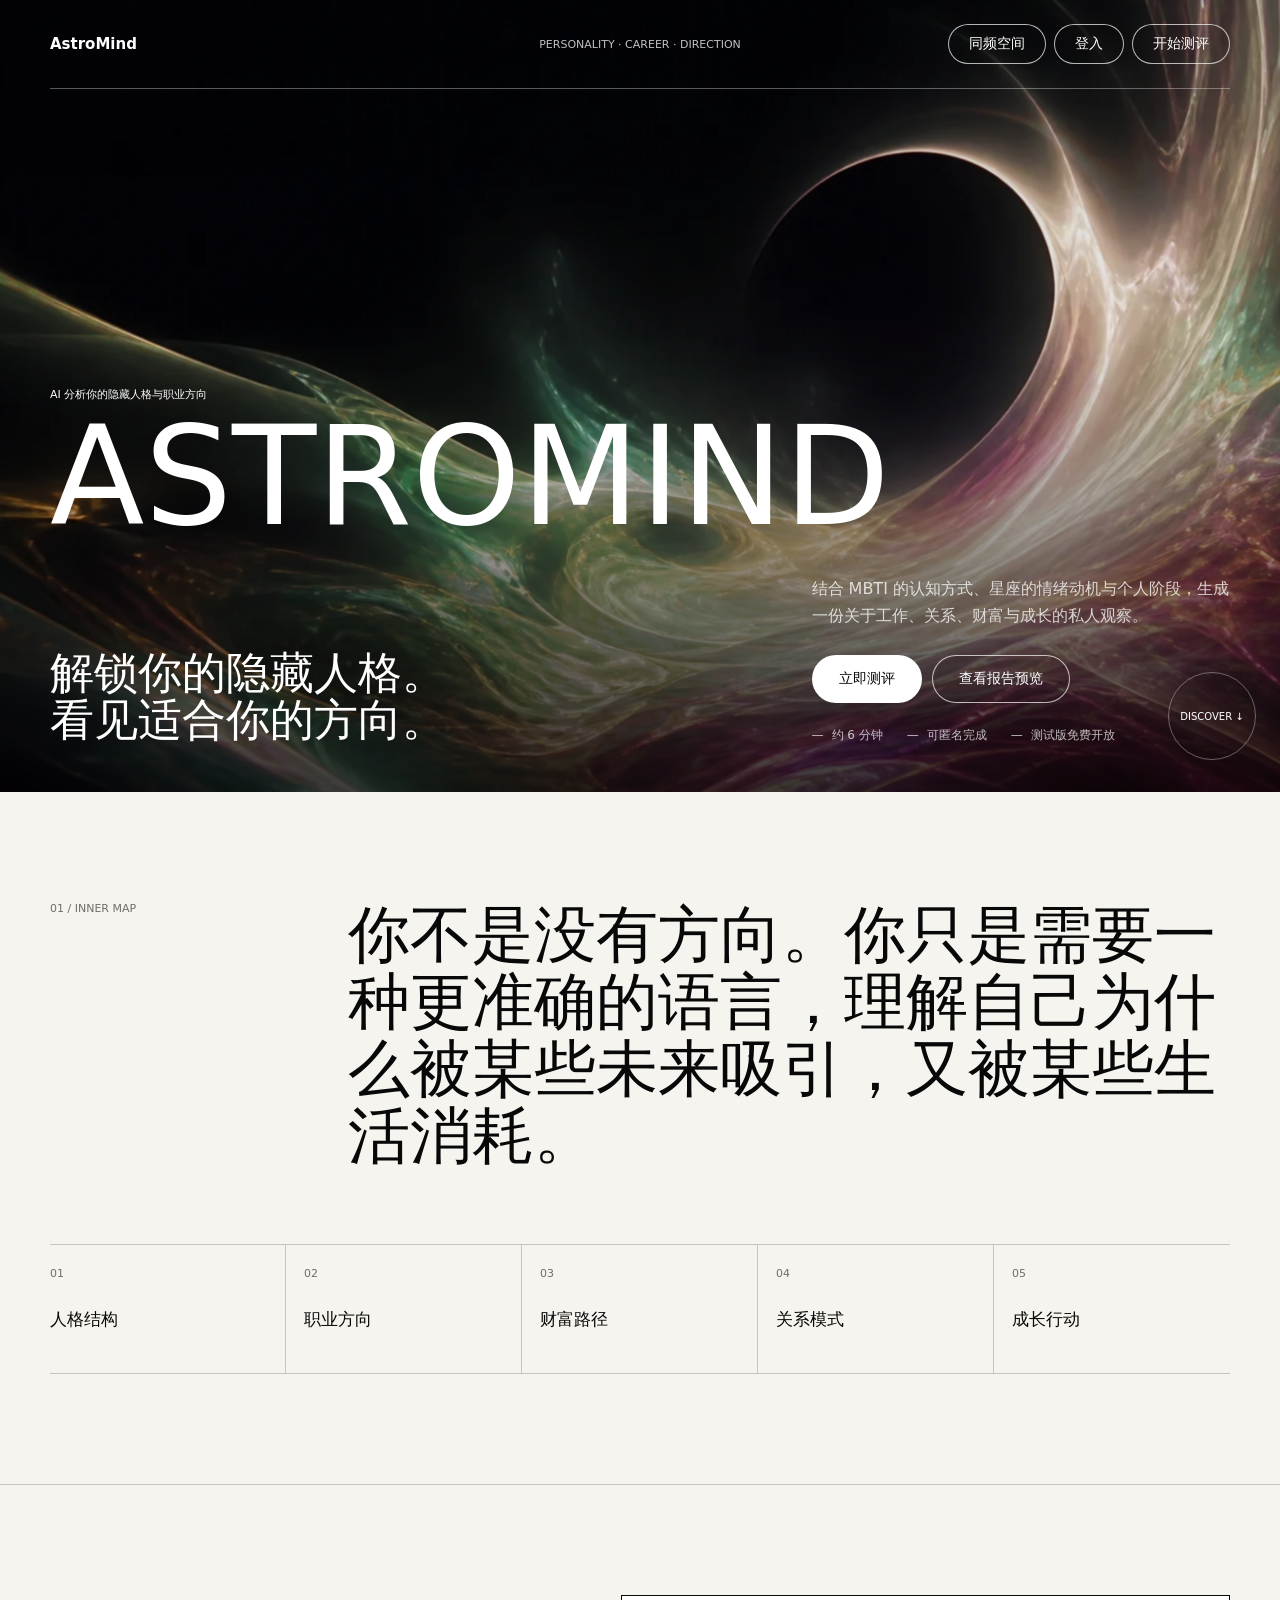
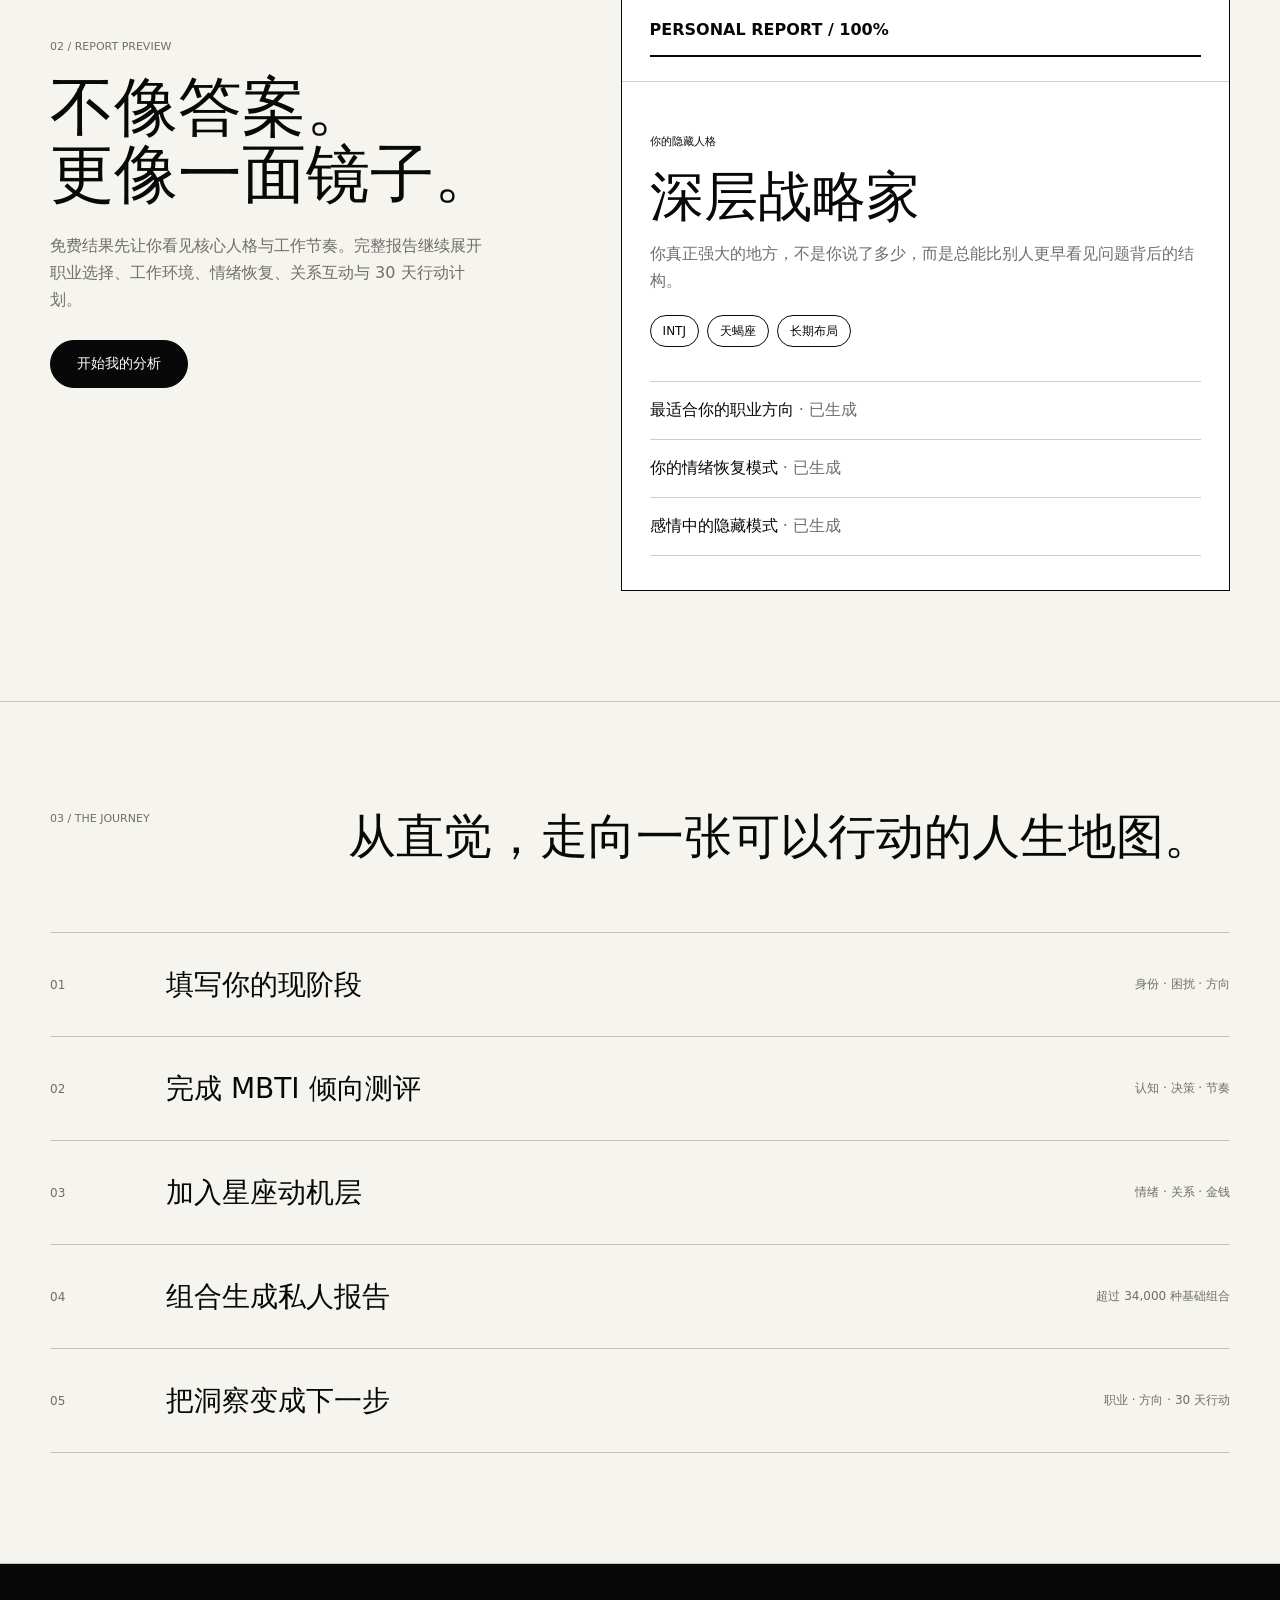
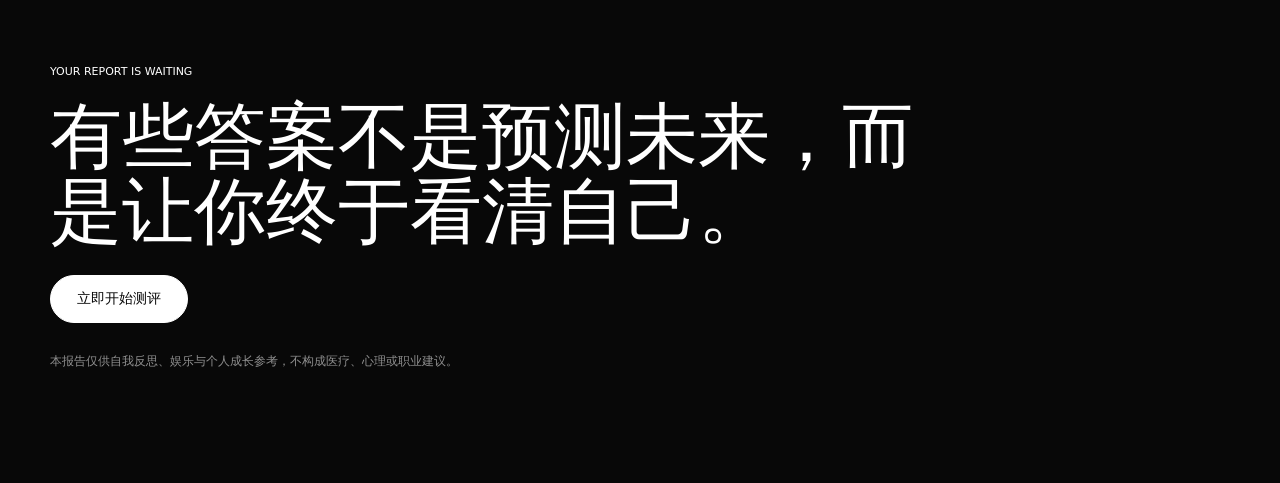
==== commit 2b12551b: "Add files via upload" ====
--- a/index.html
+++ b/index.html
@@ -114,7 +114,7 @@
     }
     .brand { color: inherit; font-size: 15px; font-weight: 600; letter-spacing: 0; }
     .nav-note { font-size: 11px; text-transform: uppercase; color: rgba(255,255,255,.75); }
-    .nav .btn { justify-self: end; }
+    .nav-actions { justify-self: end; display: flex; align-items: center; gap: 8px; }
     .hero-inner { position: relative; z-index: 2; width: 100%; padding: 148px 0 48px; }
     .hero-kicker, .eyebrow {
       margin: 0 0 20px;
@@ -214,7 +214,7 @@
       --btn-fill: #ffffff;
       --btn-fill-fg: var(--ink);
     }
-    .nav .btn { min-height: 40px; padding: 8px 20px; }
+    .nav .btn { min-height: 40px; padding: 8px 20px; text-decoration: none; }
     .btn:disabled { opacity: .42; cursor: not-allowed; transform: none; }
     .hero-meta {
       display: flex;
@@ -497,6 +497,7 @@
       .wrap, .nav { width: min(100% - 28px, 1180px); }
       .nav { grid-template-columns: 1fr auto; padding: 16px 0; }
       .nav-note { display: none; }
+      .nav-actions .community-nav-link { display: none; }
       .hero { min-height: 92svh; }
       .hero-media { background-position: 57% 56%; }
       .hero-inner { padding: 126px 0 28px; }
@@ -552,7 +553,11 @@
       <div class="nav">
         <div class="brand">AstroMind</div>
         <div class="nav-note">Personality · Career · Direction</div>
-        <button class="btn secondary" onclick="startTest()">开始测评</button>
+        <div class="nav-actions">
+          <a class="btn secondary community-nav-link" href="community.html">同频空间</a>
+          <a class="btn secondary" href="login.html">登入</a>
+          <button class="btn secondary" onclick="startTest()">开始测评</button>
+        </div>
       </div>
       <div class="hero-inner">
         <div class="wrap">
@@ -721,7 +726,7 @@
             <a class="badge" href="https://pubmed.ncbi.nlm.nih.gov/18649494/" target="_blank" rel="noreferrer">星盘识别与巴纳姆效应研究</a>
           </div>
         </div>
-        <div class="card"><h2>分享结果卡</h2><p class="muted" id="shareLine"></p><button class="btn secondary" onclick="window.print()">下载 / 打印 PDF</button></div>
+        <div class="card"><h2>分享结果卡</h2><p class="muted" id="shareLine"></p><div class="actions"><button class="btn" onclick="openSharePage()">生成分享卡</button><button class="btn secondary" onclick="openCommunity()">进入同频空间</button><button class="btn secondary" onclick="window.print()">打印 PDF</button></div></div>
       </div>
       <p class="small">本报告仅供自我反思、娱乐与个人成长参考，不构成医疗、心理、投资或专业职业建议。</p>
     </div>
@@ -744,7 +749,7 @@
     };
     const questions = [
       { type: "input", key: "nickname", title: "你希望报告怎样称呼你？", placeholder: "例如：Jia, 小林, Moon" },
-      { type: "input", key: "email", title: "留下 Gmail / Email，方便之后保存或发送报告。", placeholder: "例如：yourname@gmail.com，可先留空" },
+      { type: "input", key: "email", title: "留下 Email，方便之后保存或发送报告。", placeholder: "例如：name@example.com，可先留空" },
       { type: "choice", key: "age", title: "你的年龄范围是？", choices: ["18-21", "22-25", "26-30", "31-35", "36+"] },
       { type: "choice", key: "status", title: "你现在处在人生哪个阶段？", choices: ["学生", "刚毕业", "上班族", "创业者 / 老板", "想转换跑道", "还不确定"] },
       { type: "choice", key: "concern", title: "你现在最想解决的问题是？", choices: ["不知道什么工作适合我", "觉得现在卡住了", "想提高收入", "想开始创业", "想要更好的生活平衡", "想更了解自己"] },
@@ -1246,8 +1251,40 @@
         shareLine: `我的隐藏人格是「${title}」｜${mbti} × ${z}${interestCodes ? `｜兴趣 ${interestCodes}` : ""}｜${zodiac.traits.join(" · ")}`
       };
     }
+    function publicReportData(r){
+      return {
+        nickname: (state.nickname || "匿名用户").slice(0,24),
+        mbti: r.mbti,
+        zodiac: r.z,
+        title: r.title.slice(0,60),
+        interest: (r.interestCodes || "").slice(0,8),
+        traits: r.traits.slice(0,3),
+        generatedAt: new Date().toISOString()
+      };
+    }
+    function saveLatestPublicReport(r){
+      try {
+        localStorage.setItem("astromind.latestReport.v1", JSON.stringify(publicReportData(r)));
+      } catch {}
+    }
+    function publicPageUrl(pageName){
+      const r = report();
+      saveLatestPublicReport(r);
+      const data = publicReportData(r);
+      const params = new URLSearchParams({
+        nickname: data.nickname,
+        mbti: data.mbti,
+        zodiac: data.zodiac,
+        title: data.title,
+        interest: data.interest
+      });
+      return `${pageName}?${params.toString()}`;
+    }
+    function openSharePage(){ window.location.href = publicPageUrl("share.html"); }
+    function openCommunity(){ window.location.href = publicPageUrl("community.html"); }
     function showResult(){
       const r = report();
+      saveLatestPublicReport(r);
       document.getElementById("analyzing").classList.remove("active");
       document.getElementById("result").classList.remove("hidden");
       document.getElementById("archetype").textContent = r.title;
